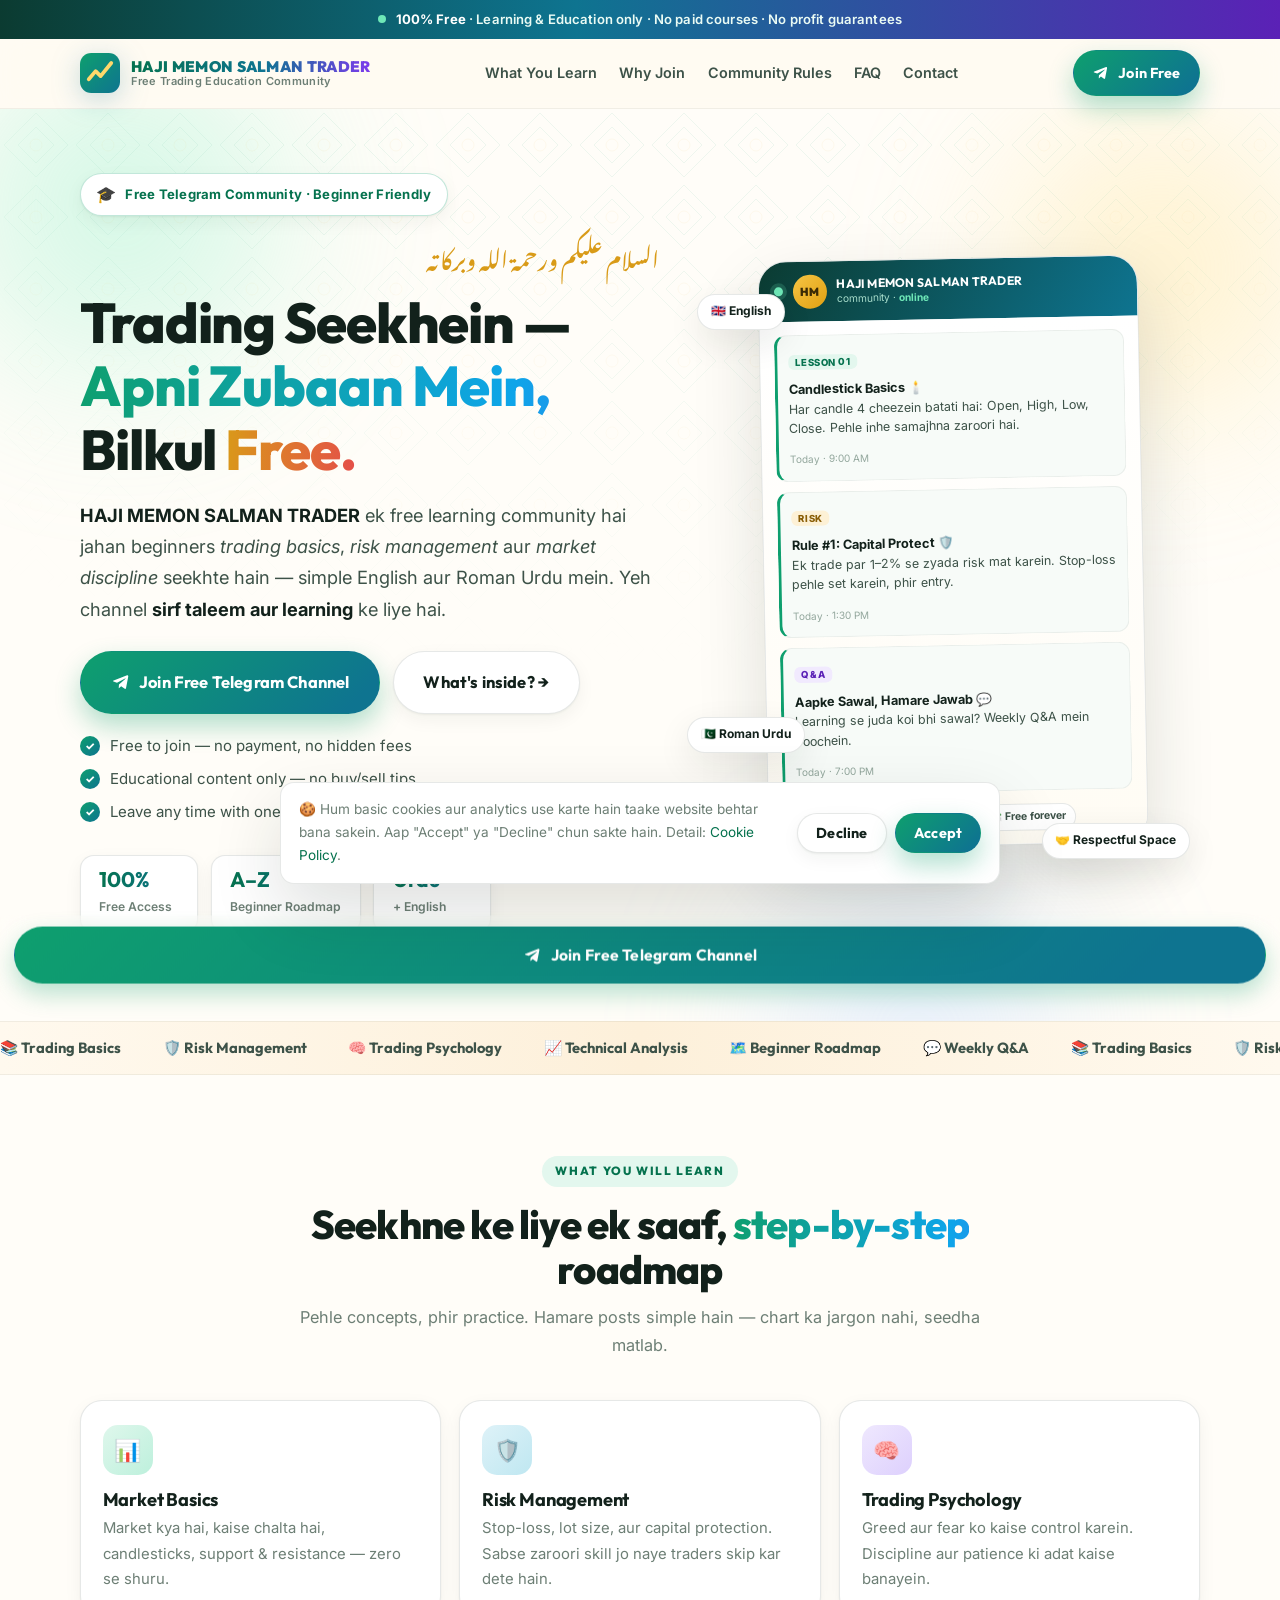
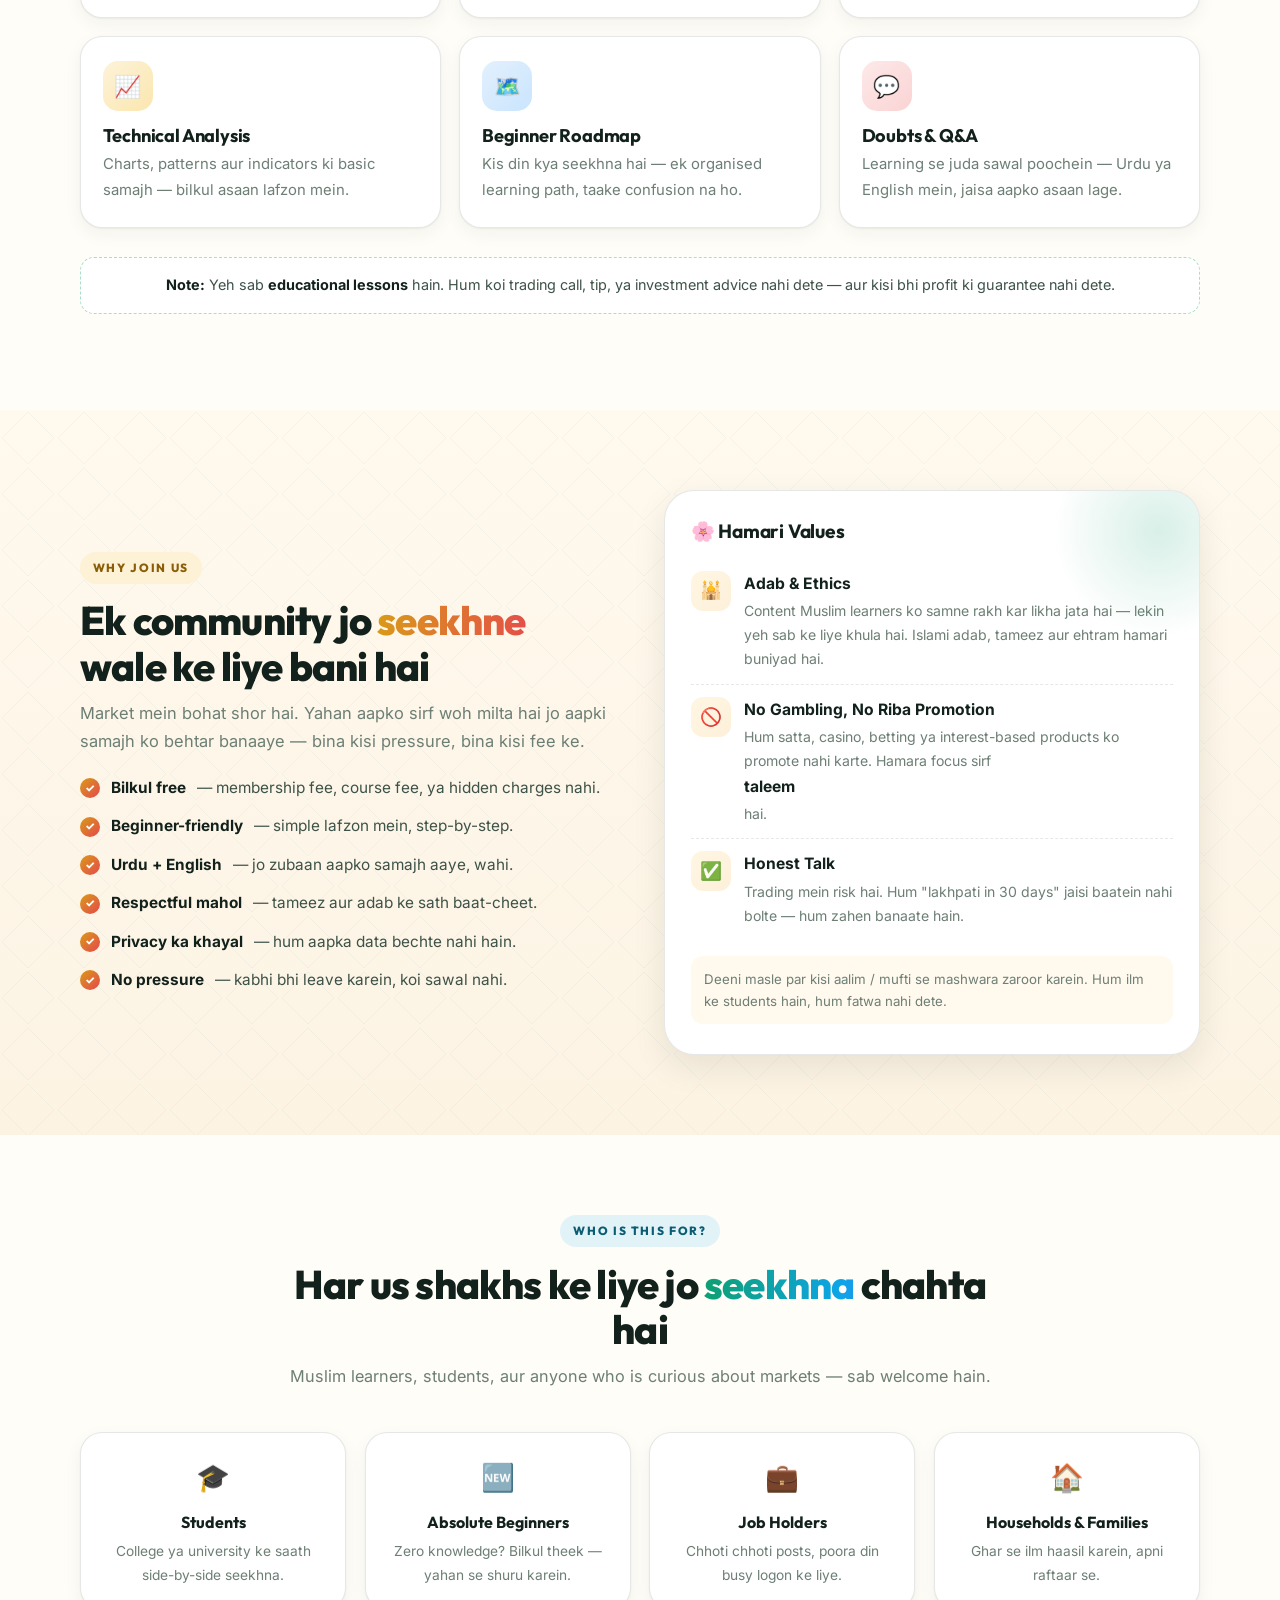
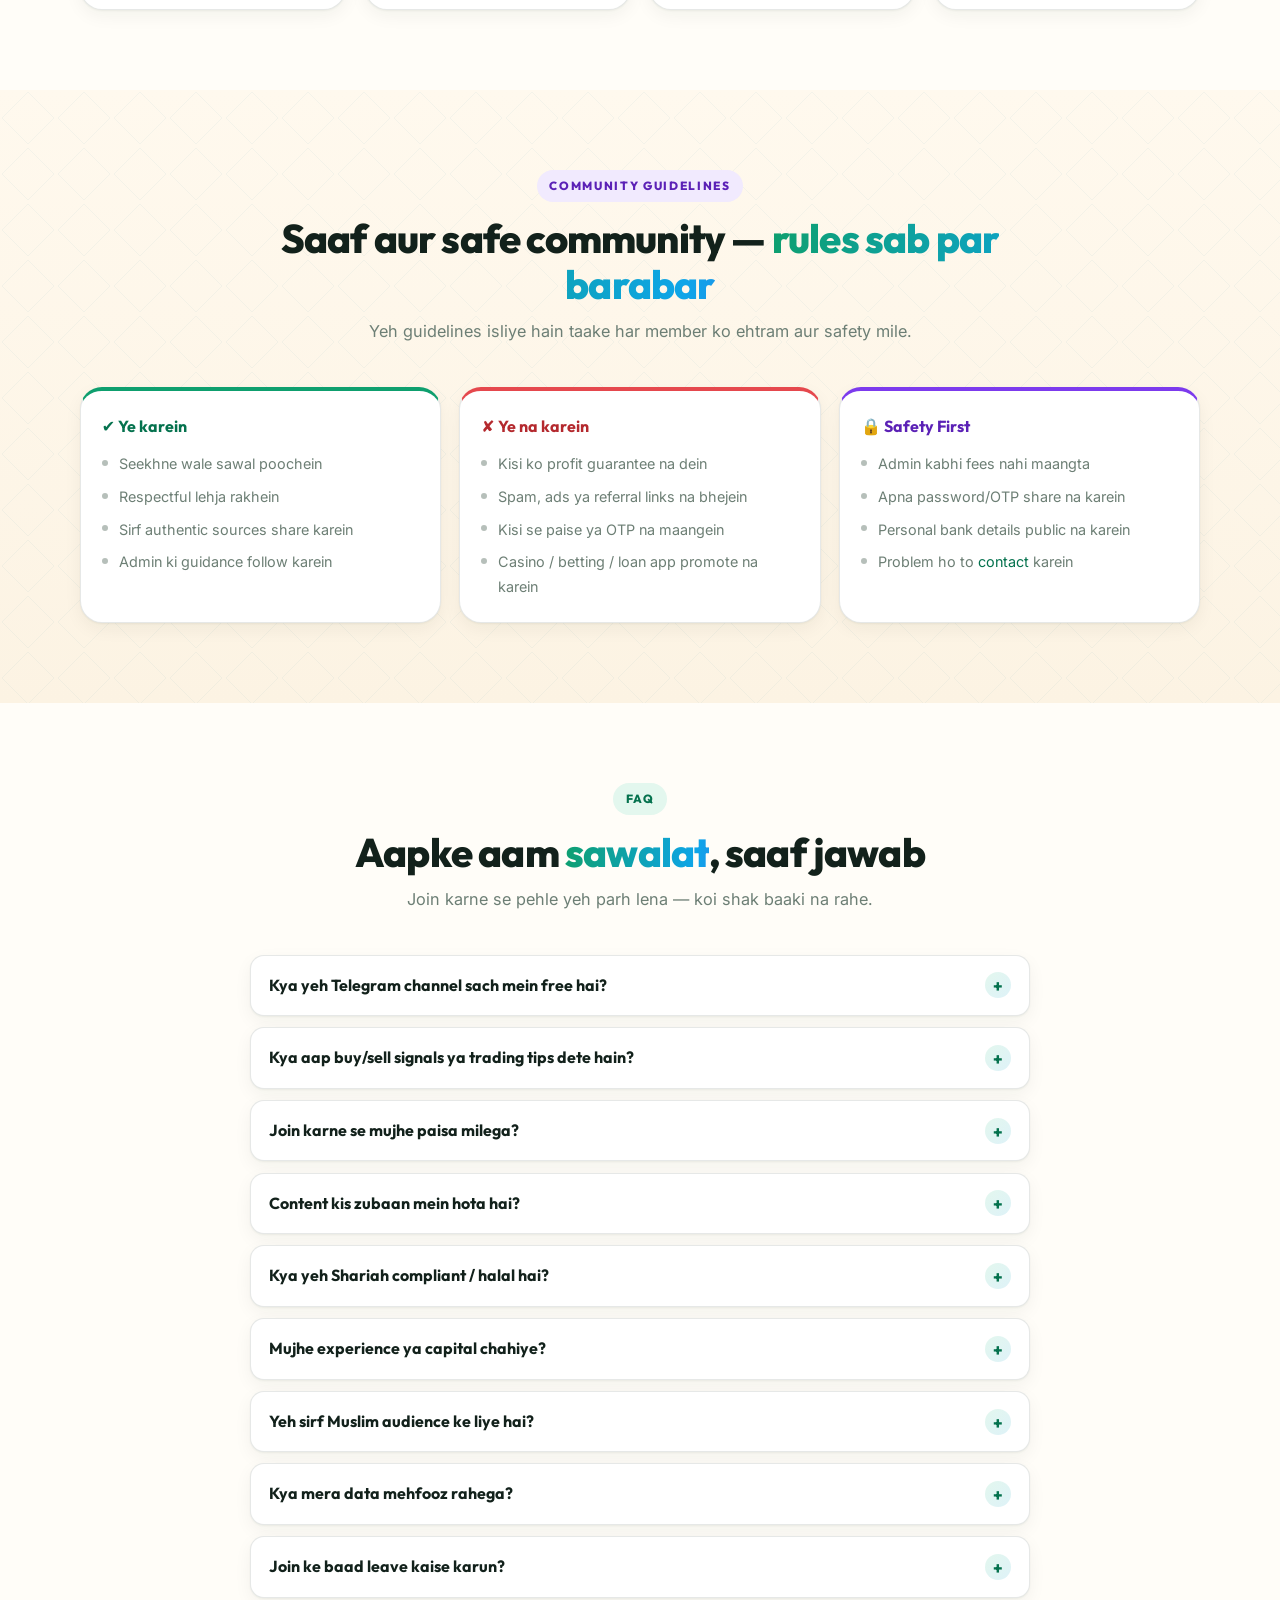
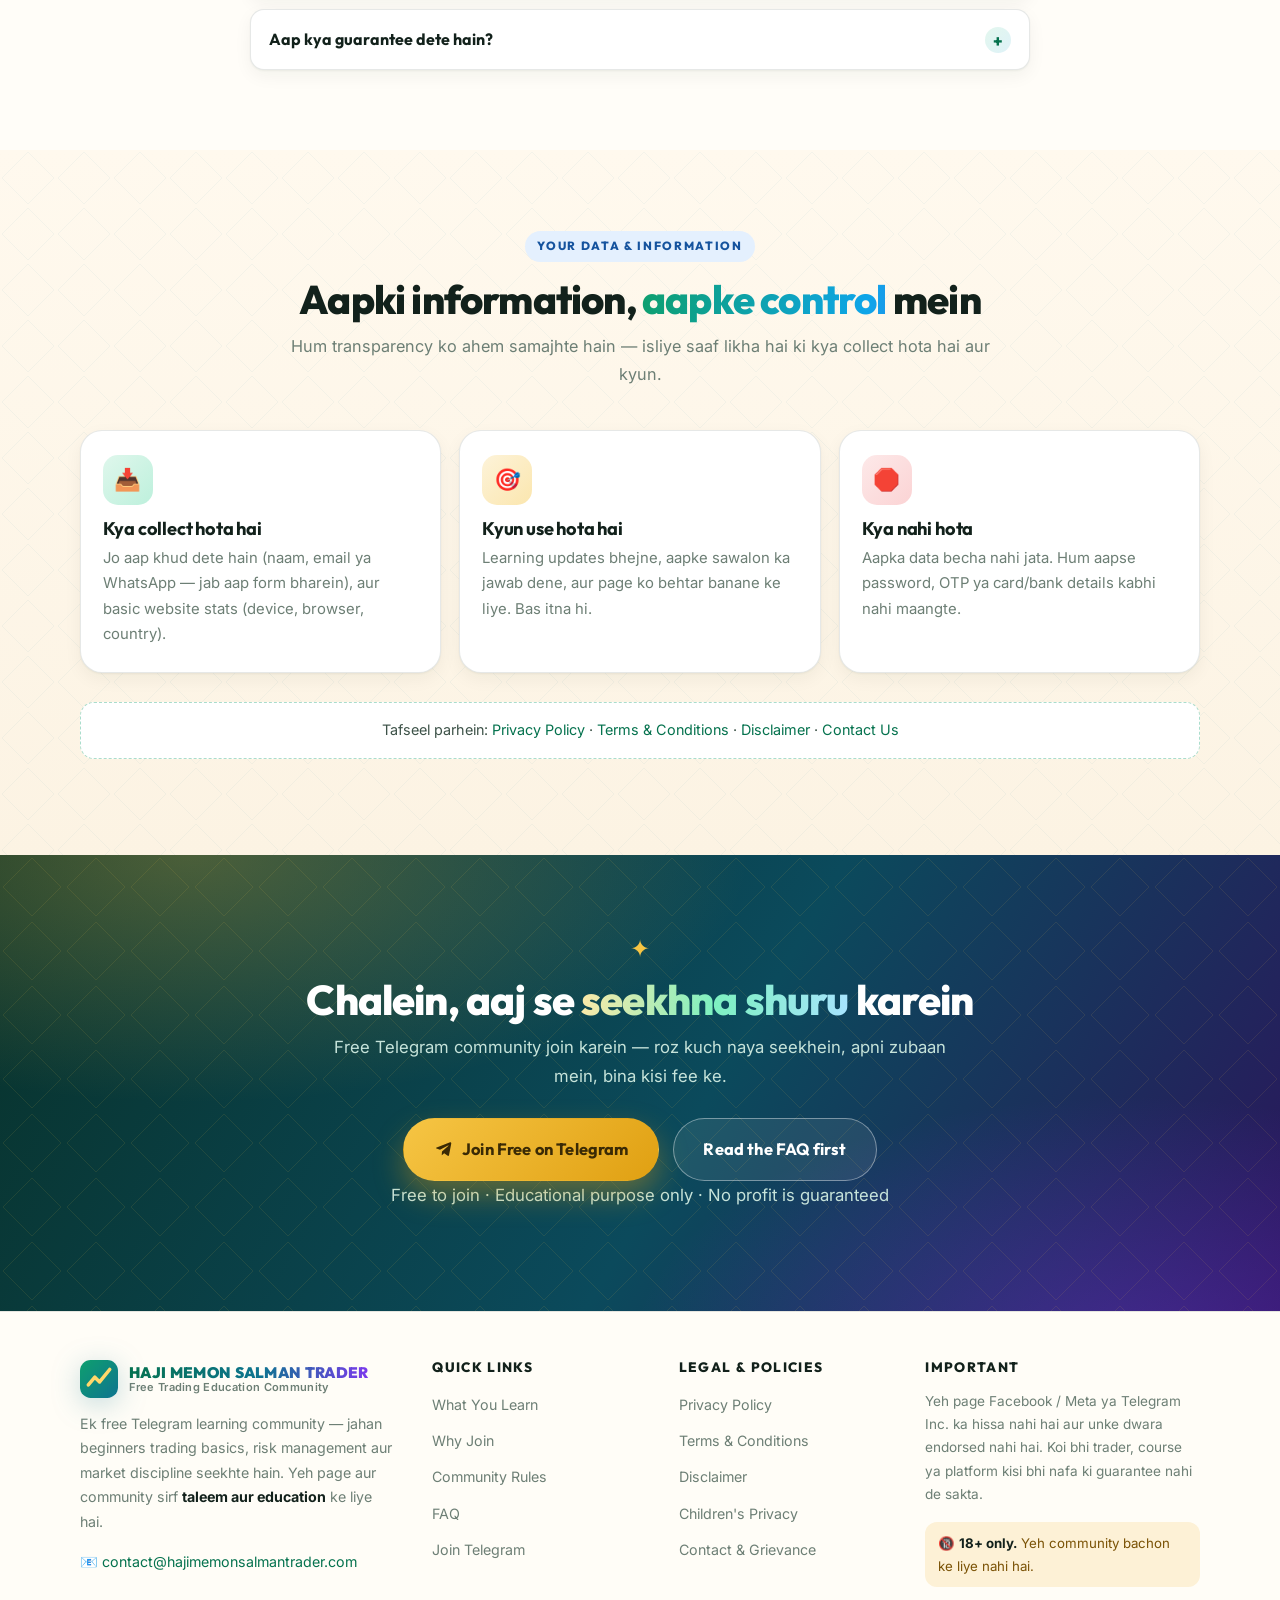
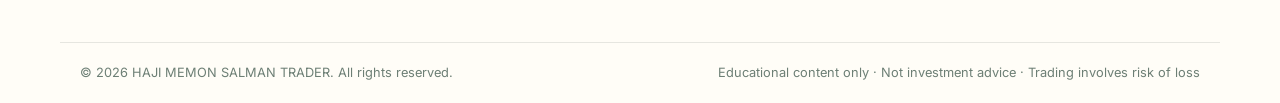
==== index.html @ 6728b70c "Add Meta-ads ready landing page for HAJI MEMON SALMAN TRADER - Creamy white themed landing page with" ====
<!DOCTYPE html>
<html lang="en">
<head>
<meta charset="utf-8" />
<meta name="viewport" content="width=device-width, initial-scale=1" />
<title>HAJI MEMON SALMAN TRADER — Free Telegram Trading Education Community</title>
<meta name="description" content="Join HAJI MEMON SALMAN TRADER — a 100% free Telegram community for learning trading basics, risk management and market discipline in English & Urdu. Educational purpose only. No paid courses, no profit guarantees." />
<meta name="robots" content="index,follow" />
<meta name="theme-color" content="#FFFBF2" />
<link rel="canonical" href="https://example.com/" />

<!-- Open Graph / Social -->
<meta property="og:type" content="website" />
<meta property="og:title" content="HAJI MEMON SALMAN TRADER — Free Trading Education Community" />
<meta property="og:description" content="Free Telegram community for trading education. Learn in English & Urdu. Educational purpose only — no fees, no signals selling, no profit promises." />
<meta property="og:site_name" content="HAJI MEMON SALMAN TRADER" />
<meta name="twitter:card" content="summary_large_image" />

<link rel="icon" href="data:image/svg+xml,%3Csvg xmlns='http://www.w3.org/2000/svg' viewBox='0 0 64 64'%3E%3Crect width='64' height='64' rx='16' fill='%230E9F6E'/%3E%3Cpath d='M16 40l10-12 8 8 14-18' stroke='%23FFD86B' stroke-width='6' fill='none' stroke-linecap='round' stroke-linejoin='round'/%3E%3C/svg%3E" />

<link rel="preconnect" href="https://fonts.googleapis.com" />
<link rel="preconnect" href="https://fonts.gstatic.com" crossorigin />
<link href="https://fonts.googleapis.com/css2?family=Outfit:wght@400;500;600;700;800;900&family=Inter:wght@400;500;600;700&family=Noto+Nastaliq+Urdu:wght@400;600;700&display=swap" rel="stylesheet" />

<link rel="stylesheet" href="assets/css/styles.css" />

<!-- Structured data: helps Meta & Google understand the page -->
<script type="application/ld+json">
{
  "@context": "https://schema.org",
  "@type": "Organization",
  "name": "HAJI MEMON SALMAN TRADER",
  "description": "Free educational Telegram community for learning trading basics, risk management and market discipline.",
  "url": "https://example.com/",
  "sameAs": ["https://t.me/YourChannelUsername"],
  "contactPoint": {
    "@type": "ContactPoint",
    "contactType": "customer support",
    "email": "contact@hajimemonsalmantrader.com",
    "availableLanguage": ["English", "Urdu", "Hindi"]
  }
}
</script>
</head>
<body class="page-home">

<a class="skip-link" href="#main">Skip to content</a>

<!-- ============ TOP STRIP ============ -->
<div class="topstrip">
  <div class="wrap topstrip-inner">
    <span class="dot-pulse" aria-hidden="true"></span>
    <p><strong>100% Free</strong> · Learning &amp; Education only · No paid courses · No profit guarantees</p>
  </div>
</div>

<!-- ============ HEADER ============ -->
<header class="site-header" id="siteHeader">
  <div class="wrap header-inner">
    <a class="brand" href="index.html" aria-label="HAJI MEMON SALMAN TRADER home">
      <span class="brand-mark" aria-hidden="true">
        <svg viewBox="0 0 64 64" width="40" height="40" role="img">
          <defs>
            <linearGradient id="bm" x1="0" y1="0" x2="1" y2="1">
              <stop offset="0%" stop-color="#0E9F6E"/><stop offset="100%" stop-color="#0E7490"/>
            </linearGradient>
          </defs>
          <rect width="64" height="64" rx="18" fill="url(#bm)"/>
          <path d="M14 42l11-13 8 8 17-21" fill="none" stroke="#FFD86B" stroke-width="6" stroke-linecap="round" stroke-linejoin="round"/>
        </svg>
      </span>
      <span class="brand-text">
        <strong data-config="channelName">HAJI MEMON SALMAN TRADER</strong>
        <small>Free Trading Education Community</small>
      </span>
    </a>

    <nav class="nav" aria-label="Main navigation">
      <a href="#learn">What You Learn</a>
      <a href="#why">Why Join</a>
      <a href="#rules">Community Rules</a>
      <a href="#faq">FAQ</a>
      <a href="contact.html">Contact</a>
    </nav>

    <a class="btn btn-primary btn-sm hide-sm" data-config-href="telegramUrl" href="https://t.me/YourChannelUsername" rel="noopener">
      <svg class="ico-tg" viewBox="0 0 24 24" aria-hidden="true"><path d="M21.9 4.3 19 19.2c-.2 1-.8 1.2-1.6.8l-4.5-3.3-2.2 2.1c-.2.2-.5.4-.9.4l.3-4.5 8.3-7.5c.4-.3-.1-.5-.6-.2L7.6 12.3l-4.4-1.4c-.9-.3-.9-.9.2-1.3l17-6.6c.8-.3 1.5.2 1.5 1.3z"/></svg>
      Join Free
    </a>
  </div>
</header>

<main id="main">

<!-- ============ HERO ============ -->
<section class="hero">
  <div class="hero-bg" aria-hidden="true">
    <span class="glow glow-1"></span>
    <span class="glow glow-2"></span>
    <span class="glow glow-3"></span>
    <span class="pattern"></span>
  </div>

  <div class="wrap hero-grid">
    <div class="hero-copy">
      <div class="chip reveal">
        <span class="chip-ico">🎓</span>
        <span>Free Telegram Community · Beginner Friendly</span>
      </div>

      <p class="salaam reveal" lang="ur" dir="rtl">السلام عليكم ورحمة الله وبركاته</p>

      <h1 class="reveal">
        Trading Seekhein —
        <span class="grad-text">Apni Zubaan Mein,</span>
        Bilkul <span class="grad-text-2">Free.</span>
      </h1>

      <p class="lede reveal">
        <strong data-config="channelName">HAJI MEMON SALMAN TRADER</strong> ek free learning community hai jahan beginners
        <em>trading basics</em>, <em>risk management</em> aur <em>market discipline</em> seekhte hain —
        simple English aur Roman Urdu mein. Yeh channel <strong>sirf taleem aur learning</strong> ke liye hai.
      </p>

      <div class="hero-cta reveal">
        <a class="btn btn-primary btn-lg" data-config-href="telegramUrl" href="https://t.me/YourChannelUsername" rel="noopener">
          <svg class="ico-tg" viewBox="0 0 24 24" aria-hidden="true"><path d="M21.9 4.3 19 19.2c-.2 1-.8 1.2-1.6.8l-4.5-3.3-2.2 2.1c-.2.2-.5.4-.9.4l.3-4.5 8.3-7.5c.4-.3-.1-.5-.6-.2L7.6 12.3l-4.4-1.4c-.9-.3-.9-.9.2-1.3l17-6.6c.8-.3 1.5.2 1.5 1.3z"/></svg>
          Join Free Telegram Channel
        </a>
        <a class="btn btn-ghost btn-lg" href="#learn">What's inside? →</a>
      </div>

      <ul class="hero-notes reveal">
        <li><span class="tick">✓</span> Free to join — no payment, no hidden fees</li>
        <li><span class="tick">✓</span> Educational content only — no buy/sell tips</li>
        <li><span class="tick">✓</span> Leave any time with one tap</li>
      </ul>

      <div class="stats reveal">
        <div class="stat">
          <b>100%</b><span>Free Access</span>
        </div>
        <div class="stat">
          <b>A–Z</b><span>Beginner Roadmap</span>
        </div>
        <div class="stat">
          <b>Urdu</b><span>+ English</span>
        </div>
      </div>
    </div>

    <!-- Telegram channel mockup -->
    <div class="hero-art reveal">
      <div class="phone" role="img" aria-label="Preview of the Telegram learning channel">
        <div class="phone-bar">
          <span class="ph-dot"></span>
          <div class="phone-head">
            <div class="ph-avatar">HM</div>
            <div class="ph-title">
              <strong>HAJI MEMON SALMAN TRADER</strong>
              <small>community · <span class="online">online</span></small>
            </div>
          </div>
        </div>
        <div class="phone-body">
          <div class="msg">
            <span class="msg-tag tag-green">Lesson 01</span>
            <p><b>Candlestick Basics 🕯️</b><br/>Har candle 4 cheezein batati hai: Open, High, Low, Close. Pehle inhe samajhna zaroori hai.</p>
            <span class="msg-time">Today · 9:00 AM</span>
          </div>
          <div class="msg">
            <span class="msg-tag tag-gold">Risk</span>
            <p><b>Rule #1: Capital Protect 🛡️</b><br/>Ek trade par 1–2% se zyada risk mat karein. Stop-loss pehle set karein, phir entry.</p>
            <span class="msg-time">Today · 1:30 PM</span>
          </div>
          <div class="msg">
            <span class="msg-tag tag-violet">Q&amp;A</span>
            <p><b>Aapke Sawal, Hamare Jawab 💬</b><br/>Learning se juda koi bhi sawal? Weekly Q&amp;A mein poochein.</p>
            <span class="msg-time">Today · 7:00 PM</span>
          </div>
          <div class="phone-note">
            <span>📚 Education only</span>
            <span>🚫 No tips</span>
            <span>💸 Free forever</span>
          </div>
        </div>
      </div>
      <span class="float-badge fb-1">🇬🇧 English</span>
      <span class="float-badge fb-2">🇵🇰 Roman Urdu</span>
      <span class="float-badge fb-3">🤝 Respectful Space</span>
    </div>
  </div>
</section>

<!-- ============ MARQUEE ============ -->
<div class="marquee" aria-hidden="true">
  <div class="marquee-track">
    <span>📚 Trading Basics</span><span>🛡️ Risk Management</span><span>🧠 Trading Psychology</span>
    <span>📈 Technical Analysis</span><span>🗺️ Beginner Roadmap</span><span>💬 Weekly Q&amp;A</span>
    <span>📚 Trading Basics</span><span>🛡️ Risk Management</span><span>🧠 Trading Psychology</span>
    <span>📈 Technical Analysis</span><span>🗺️ Beginner Roadmap</span><span>💬 Weekly Q&amp;A</span>
  </div>
</div>

<!-- ============ LEARN ============ -->
<section class="section" id="learn">
  <div class="wrap">
    <div class="section-head reveal">
      <span class="eyebrow eyebrow-emerald">What You Will Learn</span>
      <h2>Seekhne ke liye ek saaf, <span class="grad-text">step-by-step</span> roadmap</h2>
      <p>Pehle concepts, phir practice. Hamare posts simple hain — chart ka jargon nahi, seedha matlab.</p>
    </div>

    <div class="grid grid-3">
      <article class="card reveal">
        <div class="card-ico ico-emerald">📊</div>
        <h3>Market Basics</h3>
        <p>Market kya hai, kaise chalta hai, candlesticks, support &amp; resistance — zero se shuru.</p>
      </article>
      <article class="card reveal">
        <div class="card-ico ico-teal">🛡️</div>
        <h3>Risk Management</h3>
        <p>Stop-loss, lot size, aur capital protection. Sabse zaroori skill jo naye traders skip kar dete hain.</p>
      </article>
      <article class="card reveal">
        <div class="card-ico ico-violet">🧠</div>
        <h3>Trading Psychology</h3>
        <p>Greed aur fear ko kaise control karein. Discipline aur patience ki adat kaise banayein.</p>
      </article>
      <article class="card reveal">
        <div class="card-ico ico-gold">📈</div>
        <h3>Technical Analysis</h3>
        <p>Charts, patterns aur indicators ki basic samajh — bilkul asaan lafzon mein.</p>
      </article>
      <article class="card reveal">
        <div class="card-ico ico-sky">🗺️</div>
        <h3>Beginner Roadmap</h3>
        <p>Kis din kya seekhna hai — ek organised learning path, taake confusion na ho.</p>
      </article>
      <article class="card reveal">
        <div class="card-ico ico-rose">💬</div>
        <h3>Doubts &amp; Q&amp;A</h3>
        <p>Learning se juda sawal poochein — Urdu ya English mein, jaisa aapko asaan lage.</p>
      </article>
    </div>

    <p class="inline-note reveal">
      <b>Note:</b> Yeh sab <b>educational lessons</b> hain. Hum koi trading call, tip, ya investment advice nahi dete —
      aur kisi bhi profit ki guarantee nahi dete.
    </p>
  </div>
</section>

<!-- ============ WHY ============ -->
<section class="section section-tint" id="why">
  <div class="wrap grid-2">
    <div class="reveal">
      <span class="eyebrow eyebrow-gold">Why Join Us</span>
      <h2>Ek community jo <span class="grad-text-2">seekhne</span> wale ke liye bani hai</h2>
      <p class="muted">
        Market mein bohat shor hai. Yahan aapko sirf woh milta hai jo aapki samajh ko behtar banaaye —
        bina kisi pressure, bina kisi fee ke.
      </p>

      <ul class="check-list">
        <li><span class="tick tick-g">✓</span> <b>Bilkul free</b> — membership fee, course fee, ya hidden charges nahi.</li>
        <li><span class="tick tick-g">✓</span> <b>Beginner-friendly</b> — simple lafzon mein, step-by-step.</li>
        <li><span class="tick tick-g">✓</span> <b>Urdu + English</b> — jo zubaan aapko samajh aaye, wahi.</li>
        <li><span class="tick tick-g">✓</span> <b>Respectful mahol</b> — tameez aur adab ke sath baat-cheet.</li>
        <li><span class="tick tick-g">✓</span> <b>Privacy ka khayal</b> — hum aapka data bechte nahi hain.</li>
        <li><span class="tick tick-g">✓</span> <b>No pressure</b> — kabhi bhi leave karein, koi sawal nahi.</li>
      </ul>
    </div>

    <div class="reveal">
      <div class="panel panel-values">
        <h3 class="panel-title">🌸 Hamari Values</h3>
        <div class="value">
          <span class="value-ico">🕌</span>
          <div>
            <b>Adab &amp; Ethics</b>
            <p>Content Muslim learners ko samne rakh kar likha jata hai — lekin yeh sab ke liye khula hai. Islami adab, tameez aur ehtram hamari buniyad hai.</p>
          </div>
        </div>
        <div class="value">
          <span class="value-ico">🚫</span>
          <div>
            <b>No Gambling, No Riba Promotion</b>
            <p>Hum satta, casino, betting ya interest-based products ko promote nahi karte. Hamara focus sirf <b>taleem</b> hai.</p>
          </div>
        </div>
        <div class="value">
          <span class="value-ico">✅</span>
          <div>
            <b>Honest Talk</b>
            <p>Trading mein risk hai. Hum "lakhpati in 30 days" jaisi baatein nahi bolte — hum zahen banaate hain.</p>
          </div>
        </div>
        <p class="panel-foot">
          Deeni masle par kisi aalim / mufti se mashwara zaroor karein. Hum ilm ke students hain, hum fatwa nahi dete.
        </p>
      </div>
    </div>
  </div>
</section>

<!-- ============ WHO IS IT FOR ============ -->
<section class="section" id="for-who">
  <div class="wrap">
    <div class="section-head reveal">
      <span class="eyebrow eyebrow-teal">Who Is This For?</span>
      <h2>Har us shakhs ke liye jo <span class="grad-text">seekhna</span> chahta hai</h2>
      <p>Muslim learners, students, aur anyone who is curious about markets — sab welcome hain.</p>
    </div>
    <div class="grid grid-4">
      <div class="pill-card reveal"><span>🎓</span><b>Students</b><p>College ya university ke saath side-by-side seekhna.</p></div>
      <div class="pill-card reveal"><span>🆕</span><b>Absolute Beginners</b><p>Zero knowledge? Bilkul theek — yahan se shuru karein.</p></div>
      <div class="pill-card reveal"><span>💼</span><b>Job Holders</b><p>Chhoti chhoti posts, poora din busy logon ke liye.</p></div>
      <div class="pill-card reveal"><span>🏠</span><b>Households &amp; Families</b><p>Ghar se ilm haasil karein, apni raftaar se.</p></div>
    </div>
  </div>
</section>

<!-- ============ RULES ============ -->
<section class="section section-tint" id="rules">
  <div class="wrap">
    <div class="section-head reveal">
      <span class="eyebrow eyebrow-violet">Community Guidelines</span>
      <h2>Saaf aur safe community — <span class="grad-text">rules sab par barabar</span></h2>
      <p>Yeh guidelines isliye hain taake har member ko ehtram aur safety mile.</p>
    </div>

    <div class="grid grid-3 rules-grid">
      <div class="rule do reveal"><b>✔ Ye karein</b>
        <ul>
          <li>Seekhne wale sawal poochein</li>
          <li>Respectful lehja rakhein</li>
          <li>Sirf authentic sources share karein</li>
          <li>Admin ki guidance follow karein</li>
        </ul>
      </div>
      <div class="rule dont reveal"><b>✘ Ye na karein</b>
        <ul>
          <li>Kisi ko profit guarantee na dein</li>
          <li>Spam, ads ya referral links na bhejein</li>
          <li>Kisi se paise ya OTP na maangein</li>
          <li>Casino / betting / loan app promote na karein</li>
        </ul>
      </div>
      <div class="rule safe reveal"><b>🔒 Safety First</b>
        <ul>
          <li>Admin kabhi fees nahi maangta</li>
          <li>Apna password/OTP share na karein</li>
          <li>Personal bank details public na karein</li>
          <li>Problem ho to <a href="contact.html">contact</a> karein</li>
        </ul>
      </div>
    </div>
  </div>
</section>

<!-- ============ FAQ ============ -->
<section class="section" id="faq">
  <div class="wrap wrap-narrow">
    <div class="section-head reveal">
      <span class="eyebrow eyebrow-emerald">FAQ</span>
      <h2>Aapke aam <span class="grad-text">sawalat</span>, saaf jawab</h2>
      <p>Join karne se pehle yeh parh lena — koi shak baaki na rahe.</p>
    </div>

    <div class="faq-list">
      <details class="faq reveal"><summary>Kya yeh Telegram channel sach mein free hai?</summary>
        <p>Ji haan — 100% free. Koi membership fee, course fee, ya hidden charges nahi. Aap ko kisi bhi waqt koi payment karne ki zaroorat nahi.</p></details>

      <details class="faq reveal"><summary>Kya aap buy/sell signals ya trading tips dete hain?</summary>
        <p>Nahi. Yeh ek <b>educational community</b> hai. Hum concepts, method aur discipline sikhate hain — hum koi personal recommendation ya investment advice nahi dete, aur kisi call ki guarantee nahi dete.</p></details>

      <details class="faq reveal"><summary>Join karne se mujhe paisa milega?</summary>
        <p>Hum koi income ka waada nahi karte. Trading mein risk hota hai aur loss bhi ho sakta hai. Hamara maqsad sirf aapki samajh aur knowledge barhana hai.</p></details>

      <details class="faq reveal"><summary>Content kis zubaan mein hota hai?</summary>
        <p>Roman Urdu aur English mein — samajhne mein asaan rehta hai. Kuch posts mein Urdu script bhi use hoti hai.</p></details>

      <details class="faq reveal"><summary>Kya yeh Shariah compliant / halal hai?</summary>
        <p>Hum <b>ilm</b> par focus karte hain aur satta, casino, betting ya interest-based products ko promote nahi karte. Takay yeh saaf reh sake. Kisi deeni masle par fatwa sirf ek qualified aalim hi de sakta hai — hum aapko apne scholar se mashwara karne ki talqeen karte hain.</p></details>

      <details class="faq reveal"><summary>Mujhe experience ya capital chahiye?</summary>
        <p>Zaroorat nahi. Beginner roadmap zero se shuru hota hai, aur practice ke liye aap demo account bhi use kar sakte hain — bilkul free.</p></details>

      <details class="faq reveal"><summary>Yeh sirf Muslim audience ke liye hai?</summary>
        <p>Community sab ke liye khuli hai. Content Muslim learners ko samne rakh kar likha jata hai, lekin koi bhi shakhs — jo bhi uski background ho — fakhr ke saath seekh sakta hai.</p></details>

      <details class="faq reveal"><summary>Kya mera data mehfooz rahega?</summary>
        <p>Ji haan. Hum aapka personal data bechte ya kisi ko hawalay nahi karte. Tafseel ke liye <a href="privacy-policy.html">Privacy Policy</a> parhein.</p></details>

      <details class="faq reveal"><summary>Join ke baad leave kaise karun?</summary>
        <p>Telegram par "Leave Channel" par tap karein — bas. Hum aapko track nahi karte aur koi charge nahi lagta.</p></details>

      <details class="faq reveal"><summary>Aap kya guarantee dete hain?</summary>
        <p>Sirf ek: <b>imaandari se taleem</b>. Trading par wapsi ka koi guarantee duniya mein nahi de sakta — aur jo de, us se door rahein.</p></details>
    </div>

    <script type="application/ld+json">
    {
      "@context": "https://schema.org",
      "@type": "FAQPage",
      "mainEntity": [
        {"@type":"Question","name":"Is the Telegram channel free?","acceptedAnswer":{"@type":"Answer","text":"Yes. The community is 100% free to join. There are no membership fees, course fees or hidden charges."}},
        {"@type":"Question","name":"Do you provide trading tips or signals?","acceptedAnswer":{"@type":"Answer","text":"No. This is an educational community. We teach concepts, risk management and discipline. We do not provide investment advice, personalised recommendations or guaranteed calls."}},
        {"@type":"Question","name":"Will joining make me money?","acceptedAnswer":{"@type":"Answer","text":"We make no income promises. Trading involves risk and losses are possible. Our purpose is learning and awareness only."}}
      ]
    }
    </script>
  </div>
</section>

<!-- ============ DATA & PRIVACY ============ -->
<section class="section section-tint" id="data">
  <div class="wrap">
    <div class="section-head reveal">
      <span class="eyebrow eyebrow-sky">Your Data &amp; Information</span>
      <h2>Aapki information, <span class="grad-text">aapke control</span> mein</h2>
      <p>Hum transparency ko ahem samajhte hain — isliye saaf likha hai ki kya collect hota hai aur kyun.</p>
    </div>
    <div class="grid grid-3">
      <div class="card card-flat reveal">
        <div class="card-ico ico-emerald">📥</div>
        <h3>Kya collect hota hai</h3>
        <p>Jo aap khud dete hain (naam, email ya WhatsApp — jab aap form bharein), aur basic website stats (device, browser, country).</p>
      </div>
      <div class="card card-flat reveal">
        <div class="card-ico ico-gold">🎯</div>
        <h3>Kyun use hota hai</h3>
        <p>Learning updates bhejne, aapke sawalon ka jawab dene, aur page ko behtar banane ke liye. Bas itna hi.</p>
      </div>
      <div class="card card-flat reveal">
        <div class="card-ico ico-rose">🛑</div>
        <h3>Kya nahi hota</h3>
        <p>Aapka data becha nahi jata. Hum aapse password, OTP ya card/bank details kabhi nahi maangte.</p>
      </div>
    </div>
    <p class="inline-note reveal">
      Tafseel parhein: <a href="privacy-policy.html">Privacy Policy</a> ·
      <a href="terms-conditions.html">Terms &amp; Conditions</a> ·
      <a href="disclaimer.html">Disclaimer</a> ·
      <a href="contact.html">Contact Us</a>
    </p>
  </div>
</section>

<!-- ============ FINAL CTA ============ -->
<section class="cta-band">
  <div class="wrap cta-inner reveal">
    <span class="cta-ornament" aria-hidden="true">✦</span>
    <h2>Chalein, aaj se <span class="grad-text-light">seekhna shuru</span> karein</h2>
    <p>
      Free Telegram community join karein — roz kuch naya seekhein, apni zubaan mein, bina kisi fee ke.
    </p>
    <div class="cta-actions">
      <a class="btn btn-gold btn-lg" data-config-href="telegramUrl" href="https://t.me/YourChannelUsername" rel="noopener">
        <svg class="ico-tg" viewBox="0 0 24 24" aria-hidden="true"><path d="M21.9 4.3 19 19.2c-.2 1-.8 1.2-1.6.8l-4.5-3.3-2.2 2.1c-.2.2-.5.4-.9.4l.3-4.5 8.3-7.5c.4-.3-.1-.5-.6-.2L7.6 12.3l-4.4-1.4c-.9-.3-.9-.9.2-1.3l17-6.6c.8-.3 1.5.2 1.5 1.3z"/></svg>
        Join Free on Telegram
      </a>
      <a class="btn btn-outline-light btn-lg" href="#faq">Read the FAQ first</a>
    </div>
    <p class="cta-fine">Free to join · Educational purpose only · No profit is guaranteed</p>
  </div>
</section>

</main>

<!-- ============ FOOTER ============ -->
<footer class="site-footer">
  <div class="wrap footer-grid">
    <div class="footer-brand">
      <a class="brand brand-footer" href="index.html">
        <span class="brand-mark" aria-hidden="true">
          <svg viewBox="0 0 64 64" width="38" height="38">
            <defs><linearGradient id="bf" x1="0" y1="0" x2="1" y2="1"><stop offset="0%" stop-color="#0E9F6E"/><stop offset="100%" stop-color="#0E7490"/></linearGradient></defs>
            <rect width="64" height="64" rx="18" fill="url(#bf)"/>
            <path d="M14 42l11-13 8 8 17-21" fill="none" stroke="#FFD86B" stroke-width="6" stroke-linecap="round" stroke-linejoin="round"/>
          </svg>
        </span>
        <span class="brand-text"><strong data-config="channelName">HAJI MEMON SALMAN TRADER</strong><small>Free Trading Education Community</small></span>
      </a>
      <p class="footer-about">
        Ek free Telegram learning community — jahan beginners trading basics, risk management aur market discipline
        seekhte hain. Yeh page aur community sirf <b>taleem aur education</b> ke liye hai.
      </p>
      <p class="footer-contact">
        📧 <a data-config-href="mailtoUrl" href="mailto:contact@hajimemonsalmantrader.com"><span data-config="contactEmail">contact@hajimemonsalmantrader.com</span></a>
      </p>
    </div>

    <div class="footer-col">
      <h4>Quick Links</h4>
      <ul>
        <li><a href="index.html#learn">What You Learn</a></li>
        <li><a href="index.html#why">Why Join</a></li>
        <li><a href="index.html#rules">Community Rules</a></li>
        <li><a href="index.html#faq">FAQ</a></li>
        <li><a data-config-href="telegramUrl" href="https://t.me/YourChannelUsername" rel="noopener">Join Telegram</a></li>
      </ul>
    </div>

    <div class="footer-col">
      <h4>Legal &amp; Policies</h4>
      <ul>
        <li><a href="privacy-policy.html">Privacy Policy</a></li>
        <li><a href="terms-conditions.html">Terms &amp; Conditions</a></li>
        <li><a href="disclaimer.html">Disclaimer</a></li>
        <li><a href="privacy-policy.html#children">Children's Privacy</a></li>
        <li><a href="contact.html">Contact &amp; Grievance</a></li>
      </ul>
    </div>

    <div class="footer-col footer-col-note">
      <h4>Important</h4>
      <p>
        Yeh page Facebook / Meta ya Telegram Inc. ka hissa nahi hai aur unke dwara endorsed nahi hai.
        Koi bhi trader, course ya platform kisi bhi nafa ki guarantee nahi de sakta.
      </p>
      <p class="age-note">🔞 <b>18+ only.</b> Yeh community bachon ke liye nahi hai.</p>
    </div>
  </div>

  <div class="wrap footer-bottom">
    <p>© <span id="year">2026</span> <span data-config="channelName">HAJI MEMON SALMAN TRADER</span>. All rights reserved.</p>
    <p class="footer-legal-line">
      Educational content only · Not investment advice · Trading involves risk of loss
    </p>
  </div>
</footer>

<!-- Mobile sticky CTA -->
<div class="sticky-cta" id="stickyCta" aria-hidden="true">
  <a class="btn btn-primary btn-block" data-config-href="telegramUrl" href="https://t.me/YourChannelUsername" rel="noopener">
    <svg class="ico-tg" viewBox="0 0 24 24" aria-hidden="true"><path d="M21.9 4.3 19 19.2c-.2 1-.8 1.2-1.6.8l-4.5-3.3-2.2 2.1c-.2.2-.5.4-.9.4l.3-4.5 8.3-7.5c.4-.3-.1-.5-.6-.2L7.6 12.3l-4.4-1.4c-.9-.3-.9-.9.2-1.3l17-6.6c.8-.3 1.5.2 1.5 1.3z"/></svg>
    Join Free Telegram Channel
  </a>
</div>

<!-- Cookie / consent banner -->
<div class="cookie" id="cookieBar" role="dialog" aria-live="polite" aria-label="Cookie notice" hidden>
  <div class="cookie-inner">
    <p>
      🍪 Hum basic cookies aur analytics use karte hain taake website behtar bana sakein. Aap "Accept" ya "Decline" chun sakte hain.
      Detail: <a href="privacy-policy.html#cookies">Cookie Policy</a>.
    </p>
    <div class="cookie-actions">
      <button class="btn btn-ghost btn-sm" id="cookieDecline" type="button">Decline</button>
      <button class="btn btn-primary btn-sm" id="cookieAccept" type="button">Accept</button>
    </div>
  </div>
</div>

<script src="assets/js/config.js"></script>
<script src="assets/js/main.js"></script>
</body>
</html>
---- assets/css/styles.css ----
/* =========================================================
   HAJI MEMON SALMAN TRADER — Landing page styles
   Cream / white base · colorful gradient text · premium feel
   ========================================================= */

/* ---------- Tokens ---------- */
:root{
  --cream-50:#FFFDF8;
  --cream-100:#FFF9EE;
  --cream-200:#FCF3E3;
  --cream-300:#F7EAD4;
  --ink:#12211B;
  --ink-soft:#3D5248;
  --muted:#6D7F75;
  --emerald:#0E9F6E;
  --emerald-d:#05724E;
  --teal:#0E7490;
  --sky:#0EA5E9;
  --gold:#D99B18;
  --gold-2:#F6C544;
  --violet:#7C3AED;
  --rose:#E5484D;
  --line:rgba(18,33,27,.10);
  --line-2:rgba(18,33,27,.06);
  --card:#FFFFFF;
  --shadow-sm:0 1px 2px rgba(18,33,27,.05), 0 6px 18px rgba(18,33,27,.05);
  --shadow-md:0 12px 34px rgba(18,33,27,.09);
  --shadow-lg:0 28px 70px rgba(18,33,27,.14);
  --r-sm:14px;
  --r:22px;
  --r-lg:30px;
  --wrap:1160px;
  --font-h:"Outfit", ui-sans-serif, system-ui, "Segoe UI", sans-serif;
  --font-b:"Inter", ui-sans-serif, system-ui, "Segoe UI", sans-serif;
  --font-u:"Noto Nastaliq Urdu", var(--font-b);
}

*,*::before,*::after{box-sizing:border-box}
html{scroll-behavior:smooth; -webkit-text-size-adjust:100%}
body{
  margin:0;
  font-family:var(--font-b);
  color:var(--ink-soft);
  background:var(--cream-50);
  line-height:1.72;
  font-size:16.5px;
  overflow-x:hidden;
  -webkit-font-smoothing:antialiased;
}
img,svg{max-width:100%;height:auto;display:block}
a{color:var(--emerald-d);text-decoration:none}
a:hover{text-decoration:underline}
h1,h2,h3,h4{font-family:var(--font-h);color:var(--ink);line-height:1.14;margin:0 0 .6rem;font-weight:800;letter-spacing:-.02em}
h1{font-size:clamp(2.05rem,5.2vw,3.5rem)}
h2{font-size:clamp(1.6rem,3.6vw,2.5rem)}
h3{font-size:1.14rem;font-weight:700;letter-spacing:-.01em}
p{margin:0 0 1rem}
ul{margin:0;padding:0;list-style:none}
strong,b{color:var(--ink);font-weight:700}
:focus-visible{outline:3px solid var(--emerald);outline-offset:3px;border-radius:6px}

.wrap{width:100%;max-width:var(--wrap);margin:0 auto;padding:0 20px}
.wrap-narrow{max-width:820px}
.muted{color:var(--muted)}

.skip-link{position:absolute;left:-999px;top:0;background:var(--ink);color:#fff;padding:10px 16px;border-radius:0 0 12px 0;z-index:999}
.skip-link:focus{left:0}

/* ---------- Colorful gradient text ---------- */
.grad-text{
  background:linear-gradient(96deg,#0E9F6E 0%,#0EA5E9 42%,#7C3AED 78%,#E5484D 100%);
  -webkit-background-clip:text;background-clip:text;color:transparent;
  -webkit-text-fill-color:transparent;
  background-size:220% 100%;
  animation:slide 9s ease-in-out infinite alternate;
}
.grad-text-2{
  background:linear-gradient(96deg,#D99B18 0%,#E5484D 55%,#7C3AED 100%);
  -webkit-background-clip:text;background-clip:text;color:transparent;-webkit-text-fill-color:transparent;
  background-size:200% 100%;animation:slide 7s ease-in-out infinite alternate;
}
.grad-text-light{
  background:linear-gradient(96deg,#FFE9A8 0%,#7DF0C0 50%,#A8E4FF 100%);
  -webkit-background-clip:text;background-clip:text;color:transparent;-webkit-text-fill-color:transparent;
}
@keyframes slide{from{background-position:0% 50%}to{background-position:100% 50%}}

/* ---------- Buttons ---------- */
.btn{
  display:inline-flex;align-items:center;justify-content:center;gap:.6rem;
  font-family:var(--font-h);font-weight:700;font-size:.98rem;letter-spacing:.01em;
  padding:.85rem 1.5rem;border-radius:999px;border:1px solid transparent;
  cursor:pointer;text-decoration:none !important;position:relative;overflow:hidden;
  transition:transform .18s ease, box-shadow .22s ease, background .2s ease;
  white-space:nowrap;
}
.btn:active{transform:translateY(1px) scale(.995)}
.btn-sm{padding:.62rem 1.15rem;font-size:.9rem}
.btn-lg{padding:1.02rem 1.85rem;font-size:1.03rem}
.btn-block{width:100%}
.btn-primary{
  background:linear-gradient(135deg,#0E9F6E,#0E7490 90%);
  color:#fff;box-shadow:0 12px 26px rgba(14,159,110,.32);
}
.btn-primary:hover{transform:translateY(-2px);box-shadow:0 18px 34px rgba(14,159,110,.4)}
.btn-primary::after{
  content:"";position:absolute;inset:0;background:linear-gradient(120deg,transparent 20%,rgba(255,255,255,.35) 50%,transparent 80%);
  transform:translateX(-120%);
}
.btn-primary:hover::after{transform:translateX(120%);transition:transform .8s ease}
.btn-gold{
  background:linear-gradient(135deg,#F6C544,#E0A012);color:#3A2A05;
  box-shadow:0 14px 30px rgba(224,160,18,.4);
}
.btn-gold:hover{transform:translateY(-2px);box-shadow:0 20px 40px rgba(224,160,18,.48)}
.btn-ghost{background:#fff;color:var(--ink);border-color:var(--line);box-shadow:var(--shadow-sm)}
.btn-ghost:hover{transform:translateY(-2px);border-color:rgba(14,159,110,.4)}
.btn-outline-light{background:rgba(255,255,255,.08);color:#fff;border-color:rgba(255,255,255,.4)}
.btn-outline-light:hover{background:rgba(255,255,255,.16)}
.ico-tg{width:1.15em;height:1.15em;fill:currentColor;flex:0 0 auto}

/* ---------- Top strip ---------- */
.topstrip{
  background:linear-gradient(90deg,#0B3B31,#0E7490 45%,#5B21B6 100%);
  color:#EAFBF4;font-size:.82rem;font-weight:600;letter-spacing:.01em;
  padding:.5rem 0;position:relative;z-index:60;
}
.topstrip-inner{display:flex;align-items:center;gap:.6rem;justify-content:center;text-align:center}
.topstrip p{margin:0}
.topstrip strong{color:#fff}
.dot-pulse{width:8px;height:8px;border-radius:50%;background:#6EE7B7;box-shadow:0 0 0 0 rgba(110,231,183,.7);animation:pulse 2.2s infinite;flex:0 0 auto}
@keyframes pulse{70%{box-shadow:0 0 0 9px rgba(110,231,183,0)}100%{box-shadow:0 0 0 0 rgba(110,231,183,0)}}

/* ---------- Header ---------- */
.site-header{
  position:sticky;top:0;z-index:50;
  background:rgba(255,251,242,.82);
  backdrop-filter:saturate(180%) blur(14px);
  -webkit-backdrop-filter:saturate(180%) blur(14px);
  border-bottom:1px solid var(--line-2);
  transition:box-shadow .25s ease, background .25s ease;
}
.site-header.scrolled{box-shadow:0 8px 26px rgba(18,33,27,.07);background:rgba(255,251,242,.94)}
.header-inner{display:flex;align-items:center;gap:1rem;justify-content:space-between;padding-top:.7rem;padding-bottom:.7rem}
.brand{display:flex;align-items:center;gap:.7rem;text-decoration:none !important}
.brand-mark{line-height:0;filter:drop-shadow(0 6px 14px rgba(14,117,144,.25))}
.brand-text{display:flex;flex-direction:column;line-height:1.15}
.brand-text strong{
  font-family:var(--font-h);font-size:.95rem;font-weight:900;letter-spacing:.02em;
  background:linear-gradient(95deg,#05724E,#0E7490 55%,#7C3AED);
  -webkit-background-clip:text;background-clip:text;-webkit-text-fill-color:transparent;color:transparent;
}
.brand-text small{font-size:.69rem;color:var(--muted);font-weight:600;letter-spacing:.03em}
.nav{display:flex;gap:1.4rem;align-items:center}
.nav a{font-size:.9rem;font-weight:600;color:var(--ink-soft)}
.nav a:hover{color:var(--emerald-d);text-decoration:none}

/* ---------- Hero ---------- */
.hero{position:relative;padding:clamp(2.2rem,5vw,4.2rem) 0 clamp(3rem,7vw,5.5rem);overflow:hidden}
.hero-bg{position:absolute;inset:0;pointer-events:none;z-index:0}
.glow{position:absolute;border-radius:50%;filter:blur(70px);opacity:.5}
.glow-1{width:520px;height:520px;left:-140px;top:-160px;background:radial-gradient(circle,#8EF0C9,transparent 65%)}
.glow-2{width:480px;height:480px;right:-120px;top:-80px;background:radial-gradient(circle,#FFE08A,transparent 65%)}
.glow-3{width:520px;height:420px;right:8%;bottom:-220px;background:radial-gradient(circle,#BFD9FF,transparent 65%)}
.pattern{
  position:absolute;inset:0;opacity:.5;
  background-image:url("data:image/svg+xml,%3Csvg xmlns='http://www.w3.org/2000/svg' width='72' height='72' viewBox='0 0 72 72'%3E%3Cg fill='none' stroke='%230E9F6E' stroke-opacity='0.14' stroke-width='1'%3E%3Cpath d='M36 4l32 32-32 32L4 36z'/%3E%3Cpath d='M36 18l18 18-18 18-18-18z'/%3E%3C/g%3E%3Cg fill='none' stroke='%23D99B18' stroke-opacity='0.10' stroke-width='1'%3E%3Ccircle cx='36' cy='36' r='6'/%3E%3C/g%3E%3C/svg%3E");
  mask-image:radial-gradient(120% 80% at 50% 0%,#000 20%,transparent 78%);
  -webkit-mask-image:radial-gradient(120% 80% at 50% 0%,#000 20%,transparent 78%);
}
.hero-grid{position:relative;z-index:1;display:grid;grid-template-columns:1.08fr .92fr;gap:3rem;align-items:center}

.chip{
  display:inline-flex;align-items:center;gap:.55rem;
  background:#fff;border:1px solid rgba(14,159,110,.25);
  color:var(--emerald-d);font-weight:700;font-size:.82rem;letter-spacing:.02em;
  padding:.45rem .95rem;border-radius:999px;box-shadow:var(--shadow-sm);margin-bottom:1rem;
}
.chip-ico{font-size:1rem}
.salaam{
  font-family:var(--font-u);font-size:clamp(1.05rem,2.4vw,1.35rem);color:var(--gold);
  margin:.1rem 0 .7rem;line-height:2.1;font-weight:600;
}
.hero h1{margin-bottom:1.1rem}
.lede{font-size:clamp(1.02rem,2.1vw,1.14rem);color:var(--ink-soft);max-width:60ch}
.hero-cta{display:flex;flex-wrap:wrap;gap:.8rem;margin:1.6rem 0 1.2rem}
.hero-notes{display:grid;gap:.45rem;margin:0 0 1.9rem}
.hero-notes li{display:flex;gap:.6rem;align-items:flex-start;font-size:.94rem;color:var(--ink-soft)}
.tick{
  flex:0 0 auto;width:20px;height:20px;border-radius:50%;display:grid;place-items:center;
  font-size:.7rem;font-weight:800;color:#fff;background:linear-gradient(135deg,#0E9F6E,#0E7490);margin-top:.22rem;
}
.tick-g{background:linear-gradient(135deg,#D99B18,#E5484D)}

.stats{display:flex;gap:.8rem;flex-wrap:wrap}
.stat{
  background:#fff;border:1px solid var(--line);border-radius:var(--r-sm);
  padding:.75rem 1.15rem;box-shadow:var(--shadow-sm);min-width:118px;
}
.stat b{display:block;font-family:var(--font-h);font-size:1.32rem;line-height:1.1;
  background:linear-gradient(95deg,#05724E,#0E7490);-webkit-background-clip:text;background-clip:text;-webkit-text-fill-color:transparent;color:transparent}
.stat span{font-size:.76rem;color:var(--muted);font-weight:600}

/* ---------- Phone mockup ---------- */
.hero-art{position:relative;display:flex;justify-content:center}
.phone{
  width:100%;max-width:380px;background:#fff;border-radius:28px;
  border:1px solid var(--line);box-shadow:var(--shadow-lg);overflow:hidden;
  transform:rotate(-1.1deg);
}
.phone-bar{background:linear-gradient(120deg,#0B3B31,#0E7490);padding:.8rem .95rem;display:flex;align-items:center;gap:.6rem}
.ph-dot{width:9px;height:9px;border-radius:50%;background:#6EE7B7;flex:0 0 auto;box-shadow:0 0 0 4px rgba(110,231,183,.18)}
.phone-head{display:flex;align-items:center;gap:.6rem}
.ph-avatar{
  width:34px;height:34px;border-radius:50%;display:grid;place-items:center;flex:0 0 auto;
  background:linear-gradient(135deg,#F6C544,#E0A012);color:#3A2A05;font-weight:900;font-size:.72rem;font-family:var(--font-h);
}
.ph-title{display:flex;flex-direction:column;line-height:1.2}
.ph-title strong{color:#fff;font-family:var(--font-h);font-size:.76rem;letter-spacing:.02em}
.ph-title small{color:#A7DCCB;font-size:.64rem}
.online{color:#6EE7B7;font-weight:700}
.phone-body{padding:.85rem;display:grid;gap:.6rem;background:linear-gradient(180deg,#fff, #FFFCF4)}
.msg{background:#F7FBF8;border:1px solid var(--line-2);border-left:3px solid var(--emerald);border-radius:12px;padding:.6rem .7rem}
.msg p{margin:.35rem 0 .3rem;font-size:.78rem;line-height:1.55;color:var(--ink-soft)}
.msg b{font-size:.8rem;display:inline}
.msg-tag{font-size:.6rem;font-weight:800;letter-spacing:.06em;text-transform:uppercase;padding:.14rem .45rem;border-radius:6px}
.tag-green{background:#E3F7EE;color:#05724E}
.tag-gold{background:#FDF1D6;color:#8A5E06}
.tag-violet{background:#F1EAFE;color:#5B21B6}
.msg-time{font-size:.63rem;color:#93A79D}
.phone-note{display:flex;flex-wrap:wrap;gap:.35rem;margin-top:.2rem}
.phone-note span{font-size:.66rem;font-weight:700;background:#fff;border:1px solid var(--line);border-radius:999px;padding:.22rem .55rem;color:var(--ink-soft)}

.float-badge{
  position:absolute;background:#fff;border:1px solid var(--line);border-radius:999px;
  padding:.42rem .8rem;font-size:.75rem;font-weight:700;color:var(--ink);
  box-shadow:var(--shadow-md);animation:bob 5s ease-in-out infinite;
}
.fb-1{top:6%;left:-2%}
.fb-2{bottom:16%;left:-4%;animation-delay:1.2s}
.fb-3{bottom:-2%;right:2%;animation-delay:2.4s}
@keyframes bob{0%,100%{transform:translateY(0)}50%{transform:translateY(-9px)}}

/* ---------- Marquee ---------- */
.marquee{
  background:linear-gradient(90deg,#FFF9EE,#FDF0DA,#FFF9EE);
  border-top:1px solid var(--line-2);border-bottom:1px solid var(--line-2);
  overflow:hidden;padding:.85rem 0;
}
.marquee-track{display:flex;gap:2.6rem;width:max-content;animation:scroll 34s linear infinite}
.marquee-track span{font-family:var(--font-h);font-weight:700;font-size:.92rem;color:var(--ink-soft);white-space:nowrap}
@keyframes scroll{to{transform:translateX(-50%)}}

/* ---------- Sections ---------- */
.section{padding:clamp(3rem,6.5vw,5rem) 0;position:relative}
.section-tint{background:linear-gradient(180deg,var(--cream-100),var(--cream-200))}
.section-tint::before{
  content:"";position:absolute;inset:0;opacity:.35;pointer-events:none;
  background-image:url("data:image/svg+xml,%3Csvg xmlns='http://www.w3.org/2000/svg' width='56' height='56'%3E%3Cg fill='none' stroke='%230E7490' stroke-opacity='0.13'%3E%3Cpath d='M28 2l26 26-26 26L2 28z'/%3E%3C/g%3E%3C/svg%3E");
}
.section > .wrap{position:relative;z-index:1}
.section-head{max-width:720px;margin:0 auto 2.6rem;text-align:center}
.section-head p{color:var(--muted);font-size:1.02rem;margin:0}
.eyebrow{
  display:inline-block;font-family:var(--font-h);font-weight:800;font-size:.74rem;letter-spacing:.14em;
  text-transform:uppercase;padding:.36rem .8rem;border-radius:999px;margin-bottom:.9rem;
}
.eyebrow-emerald{background:#E3F7EE;color:#05724E}
.eyebrow-gold{background:#FDF1D6;color:#8A5E06}
.eyebrow-teal{background:#E2F3F8;color:#0B5C73}
.eyebrow-violet{background:#F1EAFE;color:#5B21B6}
.eyebrow-sky{background:#E4F0FE;color:#15539E}

.grid{display:grid;gap:1.15rem}
.grid-2{display:grid;grid-template-columns:1fr 1fr;gap:3rem;align-items:center}
.grid-3{grid-template-columns:repeat(3,1fr)}
.grid-4{grid-template-columns:repeat(4,1fr)}

.card{
  background:var(--card);border:1px solid var(--line);border-radius:var(--r);
  padding:1.5rem 1.35rem;box-shadow:var(--shadow-sm);position:relative;overflow:hidden;
  transition:transform .22s ease, box-shadow .22s ease, border-color .22s ease;
}
.card::after{
  content:"";position:absolute;left:0;right:0;top:0;height:3px;
  background:linear-gradient(90deg,var(--emerald),var(--sky),var(--violet),var(--gold));opacity:0;transition:opacity .25s ease;
}
.card:hover{transform:translateY(-5px);box-shadow:var(--shadow-md);border-color:rgba(14,159,110,.28)}
.card:hover::after{opacity:1}
.card h3{margin-bottom:.35rem}
.card p{margin:0;font-size:.93rem;color:var(--muted)}
.card-flat{background:#fff}
.card-ico{
  width:50px;height:50px;border-radius:15px;display:grid;place-items:center;font-size:1.35rem;margin-bottom:.9rem;
}
.ico-emerald{background:linear-gradient(135deg,#DFF7EC,#BDF0DC)}
.ico-teal{background:linear-gradient(135deg,#DEF2F8,#BFE7F1)}
.ico-violet{background:linear-gradient(135deg,#EFE8FE,#DDD0FD)}
.ico-gold{background:linear-gradient(135deg,#FDF3D9,#FBE6AE)}
.ico-sky{background:linear-gradient(135deg,#E3F0FE,#C9E5FD)}
.ico-rose{background:linear-gradient(135deg,#FDE9E9,#FBD3D4)}

.inline-note{
  margin-top:1.8rem;text-align:center;background:#fff;border:1px dashed rgba(14,159,110,.35);
  border-radius:var(--r-sm);padding:.95rem 1.2rem;font-size:.9rem;color:var(--ink-soft);
}

/* check list */
.check-list{display:grid;gap:.75rem;margin-top:1.2rem}
.check-list li{display:flex;gap:.7rem;align-items:flex-start;font-size:.96rem}

/* values panel */
.panel{
  background:#fff;border:1px solid var(--line);border-radius:var(--r-lg);
  padding:1.85rem 1.6rem;box-shadow:var(--shadow-md);position:relative;overflow:hidden;
}
.panel::before{
  content:"";position:absolute;right:-70px;top:-70px;width:220px;height:220px;border-radius:50%;
  background:radial-gradient(circle,rgba(14,159,110,.16),transparent 68%);
}
.panel-title{font-size:1.2rem;margin-bottom:1rem}
.value{display:flex;gap:.85rem;align-items:flex-start;padding:.75rem 0;border-bottom:1px dashed var(--line)}
.value:last-of-type{border-bottom:0}
.value-ico{
  flex:0 0 auto;width:40px;height:40px;border-radius:12px;display:grid;place-items:center;font-size:1.1rem;
  background:linear-gradient(135deg,#FFF6E2,#FDF0DA);
}
.value b{display:block;font-size:.98rem;margin-bottom:.1rem}
.value p{margin:0;font-size:.88rem;color:var(--muted)}
.panel-foot{margin:1rem 0 0;font-size:.83rem;color:var(--muted);background:var(--cream-100);border-radius:12px;padding:.7rem .85rem}

/* pill cards */
.pill-card{
  background:#fff;border:1px solid var(--line);border-radius:var(--r);padding:1.35rem 1.15rem;
  text-align:center;box-shadow:var(--shadow-sm);transition:transform .22s ease, box-shadow .22s ease;
}
.pill-card:hover{transform:translateY(-5px);box-shadow:var(--shadow-md)}
.pill-card span{font-size:1.7rem;display:block;margin-bottom:.45rem}
.pill-card b{display:block;font-family:var(--font-h);font-size:1rem;margin-bottom:.25rem}
.pill-card p{margin:0;font-size:.86rem;color:var(--muted)}

/* rules */
.rules-grid{align-items:stretch}
.rule{background:#fff;border:1px solid var(--line);border-radius:var(--r);padding:1.4rem 1.3rem;box-shadow:var(--shadow-sm)}
.rule b{display:block;font-family:var(--font-h);font-size:1rem;margin-bottom:.7rem}
.rule ul{display:grid;gap:.5rem}
.rule li{font-size:.9rem;color:var(--muted);padding-left:1.05rem;position:relative}
.rule li::before{content:"";position:absolute;left:0;top:.55em;width:6px;height:6px;border-radius:50%;background:currentColor;opacity:.5}
.rule.do{border-top:4px solid var(--emerald)}
.rule.do b{color:var(--emerald-d)}
.rule.dont{border-top:4px solid var(--rose)}
.rule.dont b{color:#B4292E}
.rule.safe{border-top:4px solid var(--violet)}
.rule.safe b{color:#5B21B6}

/* FAQ */
.faq-list{display:grid;gap:.7rem}
.faq{
  background:#fff;border:1px solid var(--line);border-radius:var(--r-sm);box-shadow:var(--shadow-sm);
  padding:0;overflow:hidden;transition:border-color .2s ease, box-shadow .2s ease;
}
.faq:hover{border-color:rgba(14,159,110,.3)}
.faq[open]{box-shadow:var(--shadow-md);border-color:rgba(14,159,110,.35)}
.faq summary{
  cursor:pointer;list-style:none;padding:1rem 3rem 1rem 1.15rem;position:relative;
  font-family:var(--font-h);font-weight:700;color:var(--ink);font-size:1rem;
}
.faq summary::-webkit-details-marker{display:none}
.faq summary::after{
  content:"+";position:absolute;right:1.1rem;top:50%;transform:translateY(-50%);
  width:26px;height:26px;border-radius:50%;display:grid;place-items:center;
  background:linear-gradient(135deg,#E3F7EE,#DEF2F8);color:var(--emerald-d);font-weight:800;font-size:1.05rem;
  transition:transform .22s ease;
}
.faq[open] summary::after{content:"–";transform:translateY(-50%) rotate(180deg)}
.faq p{margin:0;padding:0 1.15rem 1.1rem;font-size:.94rem;color:var(--muted)}

/* ---------- CTA band ---------- */
.cta-band{
  position:relative;padding:clamp(3rem,6vw,4.6rem) 0;color:#EAF7F2;text-align:center;
  background:
    radial-gradient(900px 400px at 15% 0%,rgba(246,197,68,.28),transparent 62%),
    radial-gradient(800px 420px at 88% 110%,rgba(124,58,237,.35),transparent 62%),
    linear-gradient(120deg,#08322A,#0B4A5C 55%,#2B155C);
  overflow:hidden;
}
.cta-band::before{
  content:"";position:absolute;inset:0;opacity:.28;
  background-image:url("data:image/svg+xml,%3Csvg xmlns='http://www.w3.org/2000/svg' width='64' height='64'%3E%3Cg fill='none' stroke='%23F6C544' stroke-opacity='0.35'%3E%3Cpath d='M32 3l29 29-29 29L3 32z'/%3E%3C/g%3E%3C/svg%3E");
}
.cta-inner{position:relative;z-index:1;max-width:780px;margin:0 auto}
.cta-ornament{font-size:1.5rem;color:var(--gold-2);display:block;margin-bottom:.4rem}
.cta-band h2{color:#fff;font-size:clamp(1.7rem,4vw,2.6rem)}
.cta-band p{color:#C6E3DA;font-size:1.05rem;max-width:60ch;margin:0 auto 1.7rem}
.cta-actions{display:flex;gap:.85rem;justify-content:center;flex-wrap:wrap}
.cta-fine{margin:1.2rem 0 0;font-size:.83rem;color:#9CC4B8}

/* ---------- Footer ---------- */
.site-footer{background:#FFFDF7;border-top:1px solid var(--line);padding:3rem 0 1.2rem}
.footer-grid{display:grid;grid-template-columns:1.5fr 1fr 1fr 1.3fr;gap:2.2rem}
.brand-footer{margin-bottom:.9rem}
.footer-about{font-size:.89rem;color:var(--muted)}
.footer-contact{font-size:.89rem;margin:0}
.footer-col h4{font-size:.85rem;letter-spacing:.1em;text-transform:uppercase;color:var(--ink);margin-bottom:.9rem}
.footer-col ul{display:grid;gap:.5rem}
.footer-col li a{font-size:.89rem;color:var(--muted)}
.footer-col li a:hover{color:var(--emerald-d)}
.footer-col-note p{font-size:.85rem;color:var(--muted)}
.age-note{background:#FDF1D6;border-radius:12px;padding:.6rem .8rem;color:#7A5205 !important;font-size:.83rem !important}
.footer-bottom{
  margin-top:2.4rem;padding-top:1.2rem;border-top:1px solid var(--line);
  display:flex;justify-content:space-between;gap:1rem;flex-wrap:wrap;
}
.footer-bottom p{margin:0;font-size:.8rem;color:var(--muted)}
.footer-legal-line{color:#8A9A90}

/* ---------- Sticky CTA (mobile) ---------- */
.sticky-cta{
  position:fixed;left:0;right:0;bottom:0;z-index:70;
  padding:.65rem .9rem calc(.65rem + env(safe-area-inset-bottom,0px));
  background:rgba(255,251,242,.94);backdrop-filter:blur(12px);-webkit-backdrop-filter:blur(12px);
  border-top:1px solid var(--line);transform:translateY(120%);visibility:hidden;
  transition:transform .3s ease, visibility .3s ease;
}
.sticky-cta.show{transform:translateY(0);visibility:visible}
.sticky-cta .btn{box-shadow:0 10px 24px rgba(14,159,110,.3)}

/* ---------- Cookie bar ---------- */
.cookie{
  position:fixed;left:16px;right:16px;bottom:16px;z-index:80;
  max-width:720px;margin:0 auto;background:#fff;border:1px solid var(--line);
  border-radius:var(--r-sm);box-shadow:var(--shadow-lg);padding:.95rem 1.1rem;
}
.cookie-inner{display:flex;gap:1rem;align-items:center;justify-content:space-between;flex-wrap:wrap}
.cookie p{margin:0;font-size:.85rem;color:var(--muted);flex:1 1 340px}
.cookie-actions{display:flex;gap:.5rem}

/* ---------- Reveal animation ---------- */
.reveal{opacity:0;transform:translateY(18px);transition:opacity .6s ease, transform .6s cubic-bezier(.2,.7,.3,1)}
.reveal.in{opacity:1;transform:none}

/* =========================================================
   LEGAL / INNER PAGES
   ========================================================= */
.page-legal{background:var(--cream-50)}
.legal-hero{
  padding:2.6rem 0 2rem;background:linear-gradient(180deg,var(--cream-100),var(--cream-50));
  border-bottom:1px solid var(--line-2);position:relative;overflow:hidden;
}
.legal-hero::before{
  content:"";position:absolute;inset:0;opacity:.4;pointer-events:none;
  background-image:url("data:image/svg+xml,%3Csvg xmlns='http://www.w3.org/2000/svg' width='72' height='72'%3E%3Cg fill='none' stroke='%230E9F6E' stroke-opacity='0.12'%3E%3Cpath d='M36 4l32 32-32 32L4 36z'/%3E%3C/g%3E%3C/svg%3E");
}
.legal-hero .wrap{position:relative;z-index:1}
.legal-hero h1{font-size:clamp(1.7rem,3.6vw,2.5rem);margin-bottom:.4rem}
.legal-hero p{margin:0;color:var(--muted)}
.updated{
  display:inline-block;margin-top:.8rem;font-size:.78rem;font-weight:700;letter-spacing:.04em;
  background:#fff;border:1px solid var(--line);border-radius:999px;padding:.3rem .8rem;color:var(--ink-soft);
}
.legal-body{padding:clamp(2rem,5vw,3.4rem) 0 3.6rem}
.legal-card{
  background:#fff;border:1px solid var(--line);border-radius:var(--r);box-shadow:var(--shadow-sm);
  padding:clamp(1.4rem,3.4vw,2.6rem);
}
.legal-card h2{font-size:1.3rem;margin:2.2rem 0 .7rem;scroll-margin-top:96px}
.legal-card h2:first-child{margin-top:0}
.legal-card h3{font-size:1.03rem;margin:1.5rem 0 .5rem}
.legal-card p,.legal-card li{font-size:.95rem;color:var(--ink-soft)}
.legal-card ul{display:grid;gap:.5rem;margin:.7rem 0 1rem}
.legal-card ul li{padding-left:1.15rem;position:relative}
.legal-card ul li::before{content:"";position:absolute;left:0;top:.6em;width:6px;height:6px;border-radius:50%;background:var(--emerald);opacity:.6}
.legal-card ol{margin:.7rem 0 1rem;padding-left:1.3rem;display:grid;gap:.5rem}
.legal-card ol li{font-size:.95rem}
.legal-toc{
  background:var(--cream-100);border:1px solid var(--line);border-radius:var(--r-sm);
  padding:1rem 1.2rem;margin-bottom:1.6rem;
}
.legal-toc b{display:block;font-family:var(--font-h);margin-bottom:.5rem}
.legal-toc ul{display:flex;flex-wrap:wrap;gap:.4rem .5rem;list-style:none;padding:0}
.legal-card .legal-toc ul li{padding-left:0}
.legal-card .legal-toc ul li::before{display:none}
.legal-toc a{
  display:inline-block;font-size:.82rem;font-weight:600;background:#fff;border:1px solid var(--line);
  border-radius:999px;padding:.28rem .7rem;color:var(--ink-soft);
}
.legal-toc a:hover{border-color:var(--emerald);color:var(--emerald-d);text-decoration:none}
.callout{
  border-left:4px solid var(--emerald);background:#F5FCF8;border-radius:0 12px 12px 0;
  padding:.9rem 1.1rem;margin:1.2rem 0;font-size:.92rem;
}
.callout.warn{border-left-color:var(--gold);background:#FFFCF1}
.contact-grid{display:grid;grid-template-columns:1fr 1fr;gap:1rem;margin-top:1rem}
.contact-box{border:1px solid var(--line);border-radius:var(--r-sm);padding:1.1rem 1.2rem;background:var(--cream-50)}
.contact-box b{display:block;font-family:var(--font-h);margin-bottom:.2rem}
.contact-box p{margin:0;font-size:.9rem}
.form-field{display:grid;gap:.35rem;margin-bottom:.9rem}
.form-field label{font-size:.84rem;font-weight:700;color:var(--ink)}
.form-field input,.form-field textarea,.form-field select{
  font-family:var(--font-b);font-size:.95rem;padding:.75rem .9rem;border-radius:12px;
  border:1px solid var(--line);background:#fff;color:var(--ink);width:100%;
}
.form-field input:focus,.form-field textarea:focus,.form-field select:focus{outline:none;border-color:var(--emerald);box-shadow:0 0 0 3px rgba(14,159,110,.14)}
.form-note{font-size:.8rem;color:var(--muted)}

/* ---------- Responsive ---------- */
@media (max-width:1000px){
  .hero-grid{grid-template-columns:1fr;gap:2.4rem}
  .hero-art{order:2}
  .grid-2{grid-template-columns:1fr;gap:2rem}
  .grid-3{grid-template-columns:repeat(2,1fr)}
  .grid-4{grid-template-columns:repeat(2,1fr)}
  .footer-grid{grid-template-columns:1fr 1fr}
  .nav{display:none}
}
@media (max-width:620px){
  body{font-size:16px}
  .hide-sm{display:none}
  .grid-3,.grid-4{grid-template-columns:1fr}
  .footer-grid{grid-template-columns:1fr}
  .float-badge{display:none}
  .phone{transform:none;max-width:100%}
  .hero-cta .btn{width:100%}
  .cta-actions .btn{width:100%}
  .stats{gap:.6rem}
  .stat{flex:1 1 30%;min-width:0;padding:.65rem .8rem}
  .stat b{font-size:1.15rem}
  .contact-grid{grid-template-columns:1fr}
  .footer-bottom{flex-direction:column}
  .sticky-cta{padding-bottom:calc(.65rem + env(safe-area-inset-bottom,0px))}
  body{padding-bottom:74px}
}

@media (prefers-reduced-motion:reduce){
  *{animation:none !important;transition:none !important}
  html{scroll-behavior:auto}
  .reveal{opacity:1;transform:none}
}

@media print{
  .site-header,.sticky-cta,.cookie,.topstrip,.marquee{display:none}
}
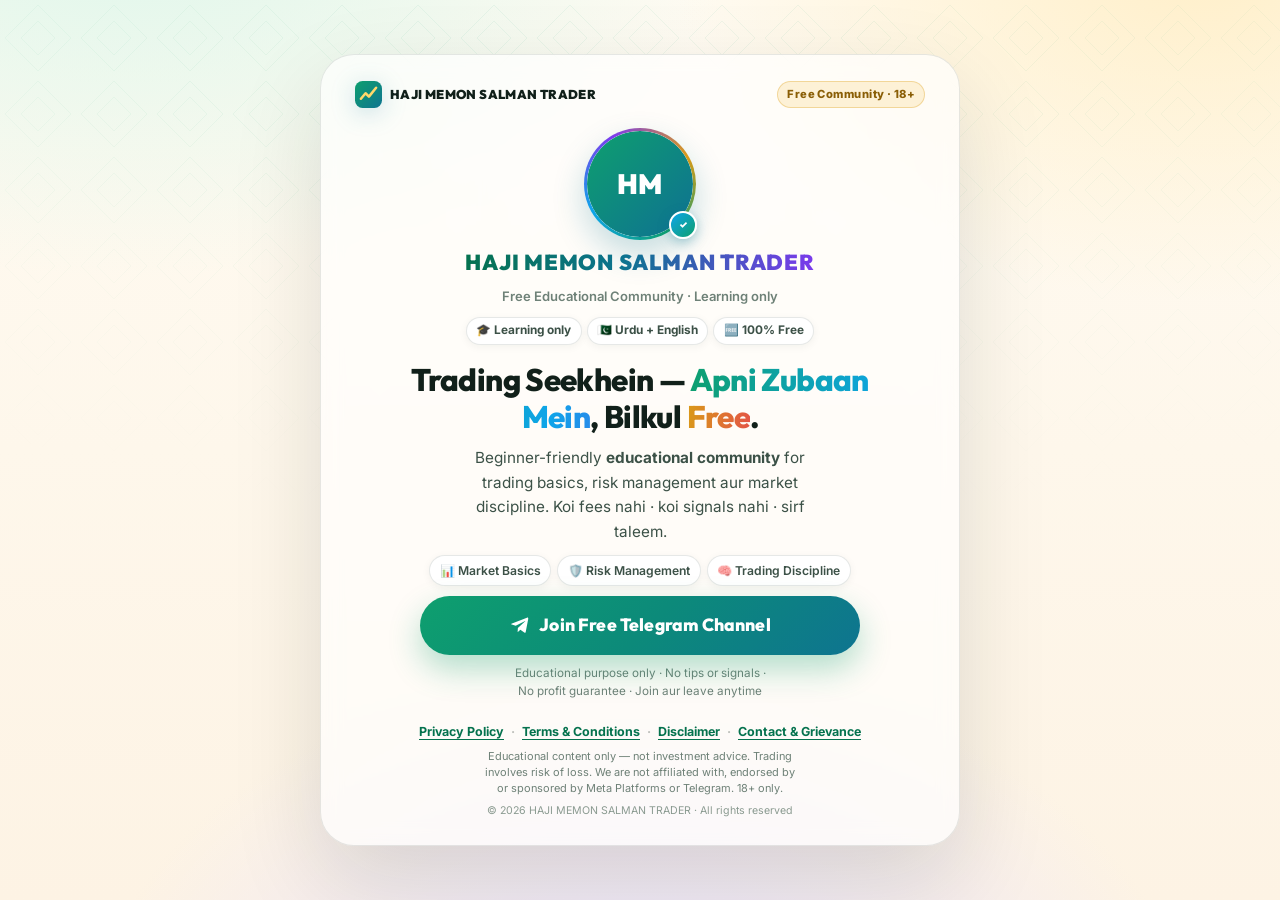
==== commit ad402575: "Rebuild landing page as single-file, one-screen layout with profile section and popup policies - Eve" ====
--- a/index.html
+++ b/index.html
@@ -2,559 +2,839 @@
 <html lang="en">
 <head>
 <meta charset="utf-8" />
-<meta name="viewport" content="width=device-width, initial-scale=1" />
+<meta name="viewport" content="width=device-width, initial-scale=1, viewport-fit=cover" />
 <title>HAJI MEMON SALMAN TRADER — Free Telegram Trading Education Community</title>
-<meta name="description" content="Join HAJI MEMON SALMAN TRADER — a 100% free Telegram community for learning trading basics, risk management and market discipline in English & Urdu. Educational purpose only. No paid courses, no profit guarantees." />
+<meta name="description" content="Join HAJI MEMON SALMAN TRADER — a 100% free Telegram learning community for trading basics, risk management and market discipline in English &amp; Urdu. Educational purpose only. 18+." />
 <meta name="robots" content="index,follow" />
 <meta name="theme-color" content="#FFFBF2" />
-<link rel="canonical" href="https://example.com/" />
-
-<!-- Open Graph / Social -->
+<meta name="format-detection" content="telephone=no" />
+
 <meta property="og:type" content="website" />
-<meta property="og:title" content="HAJI MEMON SALMAN TRADER — Free Trading Education Community" />
-<meta property="og:description" content="Free Telegram community for trading education. Learn in English & Urdu. Educational purpose only — no fees, no signals selling, no profit promises." />
+<meta property="og:title" content="HAJI MEMON SALMAN TRADER — Free Telegram Education Community" />
+<meta property="og:description" content="Free educational community. Learn trading basics, risk management and discipline in English &amp; Urdu. No fees, no tips, no profit guarantees." />
 <meta property="og:site_name" content="HAJI MEMON SALMAN TRADER" />
 <meta name="twitter:card" content="summary_large_image" />
 
 <link rel="icon" href="data:image/svg+xml,%3Csvg xmlns='http://www.w3.org/2000/svg' viewBox='0 0 64 64'%3E%3Crect width='64' height='64' rx='16' fill='%230E9F6E'/%3E%3Cpath d='M16 40l10-12 8 8 14-18' stroke='%23FFD86B' stroke-width='6' fill='none' stroke-linecap='round' stroke-linejoin='round'/%3E%3C/svg%3E" />
-
 <link rel="preconnect" href="https://fonts.googleapis.com" />
 <link rel="preconnect" href="https://fonts.gstatic.com" crossorigin />
-<link href="https://fonts.googleapis.com/css2?family=Outfit:wght@400;500;600;700;800;900&family=Inter:wght@400;500;600;700&family=Noto+Nastaliq+Urdu:wght@400;600;700&display=swap" rel="stylesheet" />
-
-<link rel="stylesheet" href="assets/css/styles.css" />
-
-<!-- Structured data: helps Meta & Google understand the page -->
-<script type="application/ld+json">
-{
-  "@context": "https://schema.org",
-  "@type": "Organization",
-  "name": "HAJI MEMON SALMAN TRADER",
-  "description": "Free educational Telegram community for learning trading basics, risk management and market discipline.",
-  "url": "https://example.com/",
-  "sameAs": ["https://t.me/YourChannelUsername"],
-  "contactPoint": {
-    "@type": "ContactPoint",
-    "contactType": "customer support",
-    "email": "contact@hajimemonsalmantrader.com",
-    "availableLanguage": ["English", "Urdu", "Hindi"]
+<link href="https://fonts.googleapis.com/css2?family=Outfit:wght@600;700;800;900&family=Inter:wght@400;500;600;700&display=swap" rel="stylesheet" />
+
+<style>
+/* ============================================================
+   HAJI MEMON SALMAN TRADER — single-file landing page
+   Cream base · colorful gradient type · one-screen layout
+   ============================================================ */
+:root{
+  --cream:#FFFBF2;
+  --cream2:#FDF3E4;
+  --ink:#11201A;
+  --ink2:#3C5147;
+  --muted:#6E8177;
+  --em:#0E9F6E;
+  --em-d:#05724E;
+  --teal:#0E7490;
+  --gold:#D99B18;
+  --violet:#7C3AED;
+  --rose:#E5484D;
+  --line:rgba(17,32,26,.10);
+  --font-h:"Outfit",system-ui,-apple-system,"Segoe UI",Roboto,sans-serif;
+  --font-b:"Inter",system-ui,-apple-system,"Segoe UI",Roboto,sans-serif;
+  --radius:999px;
+}
+*,*::before,*::after{box-sizing:border-box}
+html{-webkit-text-size-adjust:100%}
+body{
+  margin:0;
+  font-family:var(--font-b);
+  color:var(--ink2);
+  font-size:16px;
+  line-height:1.6;
+  background:
+    radial-gradient(1000px 620px at 10% -12%, #DCF6EA 0%, rgba(220,246,234,0) 62%),
+    radial-gradient(880px 560px at 94% -4%, #FFEFC9 0%, rgba(255,239,201,0) 60%),
+    radial-gradient(900px 640px at 50% 118%, #E8E1FF 0%, rgba(232,225,255,0) 62%),
+    linear-gradient(180deg,var(--cream) 0%, var(--cream2) 100%);
+  min-height:100vh;
+  display:flex;
+  align-items:stretch;
+  justify-content:center;
+  overflow-x:hidden;
+}
+body::before{
+  content:"";position:fixed;inset:0;pointer-events:none;opacity:.5;z-index:0;
+  background-image:url("data:image/svg+xml,%3Csvg xmlns='http://www.w3.org/2000/svg' width='76' height='76' viewBox='0 0 76 76'%3E%3Cg fill='none' stroke='%230E9F6E' stroke-opacity='0.13'%3E%3Cpath d='M38 5l33 33-33 33L5 38z'/%3E%3Cpath d='M38 21l17 17-17 17-17-17z'/%3E%3C/g%3E%3C/svg%3E");
+  -webkit-mask-image:radial-gradient(130% 78% at 50% 0%,#000 12%,transparent 76%);
+  mask-image:radial-gradient(130% 78% at 50% 0%,#000 12%,transparent 76%);
+}
+img{display:block;max-width:100%}
+a{color:var(--em-d)}
+
+/* ---------- one-screen shell ---------- */
+.screen{
+  position:relative;z-index:1;
+  width:100%;max-width:640px;
+  min-height:100vh;min-height:100dvh;
+  display:flex;flex-direction:column;
+  justify-content:space-between;
+  gap:clamp(6px,1.2vh,16px);
+  padding:clamp(12px,1.8vh,20px) clamp(16px,4.4vw,32px) calc(clamp(12px,1.8vh,20px) + env(safe-area-inset-bottom,0px));
+}
+@media (min-width:760px){
+  body{align-items:center;padding:22px}
+  .screen{
+    min-height:0;
+    height:min(88vh,880px);height:min(88dvh,880px);
+    border:1px solid var(--line);border-radius:34px;
+    background:rgba(255,255,255,.66);
+    -webkit-backdrop-filter:blur(10px);backdrop-filter:blur(10px);
+    box-shadow:0 34px 90px rgba(17,32,26,.13);
+    padding:26px 34px;
   }
 }
-</script>
+
+/* ---------- top bar ---------- */
+.topbar{display:flex;align-items:center;justify-content:space-between;gap:10px;flex:0 0 auto}
+.brand{display:flex;align-items:center;gap:8px;min-width:0}
+.brand svg{width:27px;height:27px;flex:0 0 auto;filter:drop-shadow(0 5px 12px rgba(14,117,144,.22))}
+.brand b{
+  font-family:var(--font-h);font-weight:900;letter-spacing:.03em;color:var(--ink);
+  font-size:clamp(.66rem,1.5vh,.8rem);line-height:1.15;white-space:nowrap;overflow:hidden;text-overflow:ellipsis;
+}
+.pill-18{
+  flex:0 0 auto;font-weight:800;font-size:clamp(.6rem,1.35vh,.7rem);letter-spacing:.04em;
+  color:#8A5E06;background:#FDF1D6;border:1px solid rgba(217,155,24,.32);
+  border-radius:var(--radius);padding:.22rem .55rem;white-space:nowrap;
+}
+
+/* ---------- center stage ---------- */
+.stage{
+  flex:1 1 auto;min-height:0;
+  display:flex;flex-direction:column;align-items:center;justify-content:center;
+  text-align:center;gap:clamp(6px,1.1vh,14px);
+}
+
+/* profile photo with gradient ring */
+.avatar-wrap{position:relative;width:clamp(74px,13vh,112px);aspect-ratio:1;flex:0 0 auto}
+.ring{
+  position:absolute;inset:0;border-radius:50%;padding:3px;
+  background:conic-gradient(from 150deg,#0E9F6E,#0EA5E9,#7C3AED,#D99B18,#0E9F6E);
+  box-shadow:0 14px 32px rgba(14,116,144,.24);
+  animation:spinhue 12s linear infinite;
+}
+@keyframes spinhue{to{filter:hue-rotate(360deg)}}
+.ring-inner{position:absolute;inset:3px;border-radius:50%;overflow:hidden;background:#fff}
+.ring img{width:100%;height:100%;object-fit:cover;border-radius:50%;display:none}
+.ring.has-photo img{display:block}
+.mono{
+  position:absolute;inset:0;border-radius:50%;display:grid;place-items:center;
+  background:linear-gradient(135deg,#0E9F6E,#0E7490 92%);
+  color:#fff;font-family:var(--font-h);font-weight:900;letter-spacing:.02em;
+  font-size:clamp(1.2rem,3.1vh,1.85rem);
+}
+.ring.has-photo .mono{display:none}
+.verified{
+  position:absolute;right:-1px;bottom:1px;
+  width:clamp(20px,3.3vh,28px);aspect-ratio:1;border-radius:50%;
+  background:linear-gradient(135deg,#0EA5E9,#0E9F6E);color:#fff;
+  display:grid;place-items:center;font-size:.6rem;font-weight:900;
+  border:2.5px solid #fff;box-shadow:0 4px 12px rgba(14,116,144,.35);
+}
+.brandname{
+  font-family:var(--font-h);font-weight:900;letter-spacing:.035em;text-transform:uppercase;
+  font-size:clamp(.94rem,2.4vh + .45vw,1.35rem);line-height:1.2;margin:0;
+  background:linear-gradient(95deg,#05724E 0%,#0E7490 45%,#7C3AED 100%);
+  -webkit-background-clip:text;background-clip:text;-webkit-text-fill-color:transparent;color:transparent;
+}
+.handle{margin:0;font-weight:600;color:var(--muted);font-size:clamp(.68rem,1.45vh,.82rem)}
+.badges{display:flex;flex-wrap:wrap;justify-content:center;gap:5px}
+.badge{
+  background:#fff;border:1px solid var(--line);border-radius:var(--radius);
+  padding:.24rem .58rem;font-weight:700;color:var(--ink2);
+  font-size:clamp(.62rem,1.35vh,.74rem);box-shadow:0 2px 8px rgba(17,32,26,.05);
+}
+
+h1.headline{
+  font-family:var(--font-h);font-weight:800;color:var(--ink);letter-spacing:-.02em;
+  font-size:clamp(1.12rem,3.2vh + .75vw,1.95rem);line-height:1.18;
+  margin:clamp(2px,.8vh,8px) 0 0;max-width:24ch;
+}
+.grad{
+  background:linear-gradient(96deg,#0E9F6E 0%,#0EA5E9 38%,#7C3AED 72%,#E5484D 100%);
+  background-size:220% 100%;animation:slide 8s ease-in-out infinite alternate;
+  -webkit-background-clip:text;background-clip:text;-webkit-text-fill-color:transparent;color:transparent;
+}
+.grad2{
+  background:linear-gradient(96deg,#D99B18,#E5484D 60%,#7C3AED);
+  background-size:200% 100%;animation:slide 7s ease-in-out infinite alternate;
+  -webkit-background-clip:text;background-clip:text;-webkit-text-fill-color:transparent;color:transparent;
+}
+@keyframes slide{from{background-position:0% 50%}to{background-position:100% 50%}}
+.sub{
+  margin:0;color:var(--ink2);line-height:1.62;max-width:38ch;
+  font-size:clamp(.78rem,1.7vh,.97rem);
+}
+.chips{display:flex;flex-wrap:wrap;justify-content:center;gap:6px}
+.chip{
+  display:inline-flex;align-items:center;gap:5px;
+  background:#fff;border:1px solid var(--line);border-radius:var(--radius);
+  padding:.3rem .6rem;font-weight:600;color:var(--ink2);
+  font-size:clamp(.63rem,1.4vh,.76rem);box-shadow:0 2px 9px rgba(17,32,26,.05);
+}
+
+/* ---------- call to action ---------- */
+.cta{
+  display:flex;align-items:center;justify-content:center;gap:.55rem;
+  width:100%;max-width:440px;text-decoration:none;color:#fff;
+  font-family:var(--font-h);font-weight:800;letter-spacing:.01em;
+  font-size:clamp(.9rem,2.05vh,1.1rem);
+  padding:clamp(.7rem,1.85vh,.98rem) 1.2rem;
+  border-radius:var(--radius);
+  background:linear-gradient(135deg,#0E9F6E 0%,#0C8A7A 52%,#0E7490 100%);
+  box-shadow:0 14px 32px rgba(14,159,110,.32);
+  position:relative;overflow:hidden;
+  transition:transform .18s ease, box-shadow .22s ease;
+}
+.cta:hover{transform:translateY(-2px);box-shadow:0 20px 42px rgba(14,159,110,.4)}
+.cta:active{transform:translateY(0) scale(.995)}
+.cta svg{width:1.2em;height:1.2em;fill:currentColor;flex:0 0 auto}
+.cta::after{
+  content:"";position:absolute;inset:0;
+  background:linear-gradient(118deg,transparent 22%,rgba(255,255,255,.38) 50%,transparent 78%);
+  transform:translateX(-130%);
+}
+.cta:hover::after{transform:translateX(130%);transition:transform .85s ease}
+.fine{
+  margin:0;color:var(--muted);line-height:1.5;max-width:36ch;
+  font-size:clamp(.63rem,1.3vh,.75rem);
+}
+
+/* ---------- footer ---------- */
+.foot{display:flex;flex-direction:column;align-items:center;gap:5px;text-align:center;flex:0 0 auto}
+.legal-links{
+  display:flex;flex-wrap:wrap;align-items:center;justify-content:center;gap:2px 6px;
+  font-size:clamp(.66rem,1.42vh,.78rem);font-weight:700;
+}
+.legal-links button{
+  font:inherit;font-weight:700;color:var(--em-d);background:none;border:0;padding:2px 1px;
+  cursor:pointer;text-decoration:underline;text-underline-offset:3px;text-decoration-thickness:1px;
+}
+.legal-links button:hover{color:var(--violet)}
+.sep{color:rgba(17,32,26,.28);font-weight:700}
+.risk{
+  margin:0;color:var(--muted);line-height:1.45;max-width:46ch;
+  font-size:clamp(.58rem,1.22vh,.7rem);
+}
+.copy{margin:0;color:#8A9A90;font-size:clamp(.56rem,1.18vh,.67rem)}
+
+/* ============================================================
+   MODALS — legal pages
+   ============================================================ */
+.modal{position:fixed;inset:0;z-index:120;display:flex;align-items:center;justify-content:center;padding:14px}
+.modal[hidden]{display:none}
+.modal-back{position:absolute;inset:0;background:rgba(17,32,26,.46);-webkit-backdrop-filter:blur(4px);backdrop-filter:blur(4px);animation:fade .22s ease}
+.modal-card{
+  position:relative;width:100%;max-width:660px;max-height:88vh;max-height:88dvh;
+  background:#FFFDF8;border-radius:24px;border:1px solid var(--line);
+  box-shadow:0 30px 80px rgba(17,32,26,.3);
+  display:flex;flex-direction:column;overflow:hidden;
+  animation:pop .26s cubic-bezier(.2,.8,.3,1);
+}
+@keyframes fade{from{opacity:0}to{opacity:1}}
+@keyframes pop{from{opacity:0;transform:translateY(16px) scale(.985)}to{opacity:1;transform:none}}
+.modal-head{
+  display:flex;align-items:center;justify-content:space-between;gap:12px;
+  padding:14px 16px;border-bottom:1px solid var(--line);
+  background:linear-gradient(180deg,#FFFCF4,#FFF8EC);
+}
+.modal-head h3{margin:0;font-family:var(--font-h);font-size:1.02rem;color:var(--ink);letter-spacing:-.01em}
+.modal-head small{display:block;font-size:.68rem;color:var(--muted);font-weight:600}
+.x{
+  flex:0 0 auto;width:34px;height:34px;border-radius:50%;border:1px solid var(--line);
+  background:#fff;color:var(--ink2);font-size:1rem;font-weight:700;cursor:pointer;line-height:1;
+}
+.x:hover{background:#F5F6F5;color:var(--rose)}
+.modal-body{
+  padding:16px 18px 20px;overflow-y:auto;-webkit-overflow-scrolling:touch;
+  font-size:.9rem;color:var(--ink2);
+}
+.modal-body h4{
+  font-family:var(--font-h);color:var(--ink);font-size:.95rem;margin:1.15rem 0 .35rem;letter-spacing:-.01em;
+}
+.modal-body h4:first-child{margin-top:0}
+.modal-body p{margin:0 0 .7rem}
+.modal-body ul{margin:0 0 .8rem;padding:0;list-style:none;display:grid;gap:.35rem}
+.modal-body ul li{padding-left:1rem;position:relative}
+.modal-body ul li::before{content:"";position:absolute;left:0;top:.62em;width:5px;height:5px;border-radius:50%;background:var(--em);opacity:.65}
+.modal-note{
+  background:#F5FCF8;border-left:3px solid var(--em);border-radius:0 12px 12px 0;
+  padding:.7rem .85rem;margin:.9rem 0;font-size:.85rem;
+}
+.modal-note.warn{background:#FFFCF1;border-left-color:var(--gold)}
+.modal-foot{
+  display:flex;gap:8px;justify-content:flex-end;align-items:center;flex-wrap:wrap;
+  padding:12px 16px calc(12px + env(safe-area-inset-bottom,0px));border-top:1px solid var(--line);background:#FFFCF4;
+}
+.mbtn{
+  font-family:var(--font-h);font-weight:700;font-size:.85rem;padding:.6rem 1.05rem;border-radius:999px;
+  border:1px solid var(--line);background:#fff;color:var(--ink2);cursor:pointer;text-decoration:none;
+  display:inline-flex;align-items:center;gap:.4rem;
+}
+.mbtn:hover{background:#F6F7F6}
+.mbtn.join{background:linear-gradient(135deg,#0E9F6E,#0E7490);color:#fff;border-color:transparent;box-shadow:0 10px 22px rgba(14,159,110,.28)}
+.mbtn.join:hover{transform:translateY(-1px)}
+.contact-cards{display:grid;gap:10px;grid-template-columns:1fr}
+@media (min-width:560px){.contact-cards{grid-template-columns:1fr 1fr}}
+.ccard{background:#fff;border:1px solid var(--line);border-radius:14px;padding:.85rem 1rem}
+.ccard b{display:block;font-family:var(--font-h);color:var(--ink);font-size:.9rem;margin-bottom:.15rem}
+.ccard p{margin:0;font-size:.85rem}
+.mono-sm{font-family:ui-monospace,SFMono-Regular,Menlo,monospace;font-size:.82rem;word-break:break-all}
+
+/* ---------- fit tweaks for short screens ---------- */
+@media (max-height:700px){
+  .chips{display:none}
+  .avatar-wrap{width:clamp(68px,14vh,92px)}
+}
+@media (max-height:580px){
+  .badges{display:none}
+  .sub{font-size:.78rem}
+}
+@media (max-height:470px){
+  .fine{display:none}
+  h1.headline{font-size:1.02rem}
+  .sub{display:none}
+}
+@media (prefers-reduced-motion:reduce){
+  *{animation:none !important;transition:none !important}
+}
+</style>
 </head>
-<body class="page-home">
-
-<a class="skip-link" href="#main">Skip to content</a>
-
-<!-- ============ TOP STRIP ============ -->
-<div class="topstrip">
-  <div class="wrap topstrip-inner">
-    <span class="dot-pulse" aria-hidden="true"></span>
-    <p><strong>100% Free</strong> · Learning &amp; Education only · No paid courses · No profit guarantees</p>
+
+<body>
+<main class="screen">
+
+  <!-- ===== TOP BAR ===== -->
+  <header class="topbar">
+    <span class="brand">
+      <svg viewBox="0 0 64 64" aria-hidden="true">
+        <defs><linearGradient id="lg" x1="0" y1="0" x2="1" y2="1"><stop offset="0%" stop-color="#0E9F6E"/><stop offset="100%" stop-color="#0E7490"/></linearGradient></defs>
+        <rect width="64" height="64" rx="18" fill="url(#lg)"/>
+        <path d="M14 42l11-13 8 8 17-21" fill="none" stroke="#FFD86B" stroke-width="6" stroke-linecap="round" stroke-linejoin="round"/>
+      </svg>
+      <b data-cfg="channelName">HAJI MEMON SALMAN TRADER</b>
+    </span>
+    <span class="pill-18">Free Community · 18+</span>
+  </header>
+
+  <!-- ===== CENTER STAGE ===== -->
+  <section class="stage">
+
+    <!-- Profile -->
+    <div class="avatar-wrap">
+      <div class="ring" id="ring">
+        <div class="ring-inner">
+          <img id="avatar" alt="HAJI MEMON SALMAN TRADER profile photo" referrerpolicy="no-referrer" decoding="async" />
+          <span class="mono" id="mono" aria-hidden="true">HM</span>
+        </div>
+      </div>
+      <span class="verified" title="Verified community">✓</span>
+    </div>
+
+    <p class="brandname" data-cfg="channelName">HAJI MEMON SALMAN TRADER</p>
+    <p class="handle" id="handle">Free Educational Community</p>
+
+    <div class="badges">
+      <span class="badge">🎓 Learning only</span>
+      <span class="badge">🇵🇰 Urdu + English</span>
+      <span class="badge">🆓 100% Free</span>
+    </div>
+
+    <h1 class="headline">
+      Trading Seekhein — <span class="grad">Apni Zubaan Mein</span>, Bilkul <span class="grad2">Free</span>.
+    </h1>
+
+    <p class="sub">
+      Beginner-friendly <b>educational community</b> for trading basics, risk management aur market discipline.
+      Koi fees nahi · koi signals nahi · sirf taleem.
+    </p>
+
+    <div class="chips">
+      <span class="chip">📊 Market Basics</span>
+      <span class="chip">🛡️ Risk Management</span>
+      <span class="chip">🧠 Trading Discipline</span>
+    </div>
+
+    <a class="cta" id="joinBtn" href="https://t.me/YourChannelUsername" data-cfg-href="telegramUrl" rel="noopener nofollow" target="_blank">
+      <svg viewBox="0 0 24 24" aria-hidden="true"><path d="M21.9 4.3 19 19.2c-.2 1-.8 1.2-1.6.8l-4.5-3.3-2.2 2.1c-.2.2-.5.4-.9.4l.3-4.5 8.3-7.5c.4-.3-.1-.5-.6-.2L7.6 12.3l-4.4-1.4c-.9-.3-.9-.9.2-1.3l17-6.6c.8-.3 1.5.2 1.5 1.3z"/></svg>
+      Join Free Telegram Channel
+    </a>
+
+    <p class="fine">
+      Educational purpose only · No tips or signals · No profit guarantee · Join aur leave anytime
+    </p>
+  </section>
+
+  <!-- ===== FOOTER / LEGAL POPUPS ===== -->
+  <footer class="foot">
+    <nav class="legal-links" aria-label="Legal and policy pages">
+      <button type="button" data-open="privacy">Privacy Policy</button><span class="sep">·</span>
+      <button type="button" data-open="terms">Terms &amp; Conditions</button><span class="sep">·</span>
+      <button type="button" data-open="disclaimer">Disclaimer</button><span class="sep">·</span>
+      <button type="button" data-open="contact">Contact &amp; Grievance</button>
+    </nav>
+    <p class="risk">
+      Educational content only — not investment advice. Trading involves risk of loss. We are not affiliated with,
+      endorsed by or sponsored by Meta Platforms or Telegram. 18+ only.
+    </p>
+    <p class="copy">© <span id="yr">2026</span> <span data-cfg="channelName">HAJI MEMON SALMAN TRADER</span> · All rights reserved</p>
+  </footer>
+</main>
+
+<!-- ============ MODAL: PRIVACY POLICY ============ -->
+<div class="modal" id="modal-privacy" role="dialog" aria-modal="true" aria-labelledby="mt-privacy" hidden>
+  <div class="modal-back" data-close></div>
+  <div class="modal-card">
+    <div class="modal-head">
+      <div><h3 id="mt-privacy">Privacy Policy</h3><small>Last updated: <span data-cfg="updated">4 October 2026</span></small></div>
+      <button class="x" type="button" data-close aria-label="Close privacy policy">✕</button>
+    </div>
+    <div class="modal-body">
+      <div class="modal-note"><b>Short version:</b> We collect only what you voluntarily share, we use it only to send free educational updates, we never sell your data, and you can ask us to delete it anytime.</div>
+
+      <h4>1. Who we are</h4>
+      <p>This website and the free Telegram community operated under the name <b data-cfg="channelName">HAJI MEMON SALMAN TRADER</b> ("we", "us") provide <b>free educational content</b> about trading basics, risk management and market discipline. We are not a broker, exchange, investment adviser or financial institution.</p>
+
+      <h4>2. Information you give us</h4>
+      <ul>
+        <li>Your name, email address, phone or WhatsApp number — when you submit a form or a Meta (Facebook/Instagram) lead form.</li>
+        <li>Your message or question to us.</li>
+        <li>Optional preferences you share, such as language (English / Roman Urdu) or experience level.</li>
+      </ul>
+
+      <h4>3. Information collected automatically</h4>
+      <ul>
+        <li>Device and browser details, operating system, language, and approximate location (country or city level).</li>
+        <li>Usage data such as pages viewed, referring link and button clicks (for example, whether the "Join Free" button was clicked).</li>
+        <li>Technical logs including IP address, recorded by our hosting provider for security and spam prevention.</li>
+      </ul>
+
+      <h4>4. What we never ask for</h4>
+      <p>We never ask for and strongly advise you never to share: bank account or card details, CNIC/ID documents, brokerage passwords, wallet recovery phrases, OTP codes, or any payment. Our community is <b>free</b> — nobody is authorised to request money on our behalf.</p>
+
+      <h4>5. How we use your information</h4>
+      <ul>
+        <li>To send free educational updates and community announcements (only if you opted in).</li>
+        <li>To answer your questions and provide learning support.</li>
+        <li>To understand which content is useful and improve this page.</li>
+        <li>To measure advertising performance in an aggregated way.</li>
+        <li>To keep the community safe from spam, fraud and impersonation.</li>
+        <li>To comply with applicable law.</li>
+      </ul>
+      <p><b>We do not sell, rent or trade your personal information to anyone.</b></p>
+
+      <h4>6. Legal basis</h4>
+      <p>Where required by law, we process data based on: your <b>consent</b> (forms, updates, cookies); our <b>legitimate interests</b> (keeping the site secure, functional and spam-free); and <b>legal obligations</b>.</p>
+
+      <h4>7. Cookies and tracking</h4>
+      <p>We use essential cookies or local storage to keep the page working, and analytics/measurement tools to count visits and ad clicks. If you arrive from a Meta advertisement, measurement tools may record anonymous events such as a page view or button click. You can block or delete cookies in your browser settings at any time — this does not stop you from joining the free community.</p>
+      <p>To control how Meta uses your data for advertising, visit Meta's Ad Preferences or Privacy Center.</p>
+
+      <h4>8. Meta / Facebook data</h4>
+      <p>If you complete a lead form on Facebook or Instagram, Meta shares the information you entered with us. We use it <b>only</b> to send the free community link and educational updates, never for unrelated marketing, and never sold or rented. This site and community are <b>not part of, endorsed by or affiliated with Meta Platforms, Inc.</b></p>
+
+      <h4>9. Sharing and disclosure</h4>
+      <ul>
+        <li><b>Service providers</b> — trusted hosting, email and analytics providers acting on our instructions under confidentiality obligations.</li>
+        <li><b>Legal requirements</b> — where required by valid legal process or applicable law, or to protect members' safety.</li>
+      </ul>
+      <p>We do not share your data with other members, advertisers or data brokers.</p>
+
+      <h4>10. How long we keep data</h4>
+      <p>Only as long as needed — typically while you remain subscribed, or up to 24 months of inactivity. Server logs are kept briefly for security. After that, data is deleted or anonymised.</p>
+
+      <h4>11. Your rights</h4>
+      <ul>
+        <li>Access the personal information we hold about you.</li>
+        <li>Correct inaccurate or incomplete information.</li>
+        <li>Delete your information or withdraw consent at any time.</li>
+        <li>Opt out of messages and object to certain processing.</li>
+        <li>Request a portable copy of your data.</li>
+        <li>Complain to your local data protection authority.</li>
+      </ul>
+      <p>Email <a data-cfg-href="mailtoUrl" href="mailto:contact@hajimemonsalmantrader.com"><span data-cfg="contactEmail">contact@hajimemonsalmantrader.com</span></a> to exercise any right. We reply within 30 days and never charge a fee.</p>
+
+      <h4>12. Security</h4>
+      <p>We use reasonable technical and organisational safeguards, including HTTPS encryption, restricted access and minimal collection. No method of internet transmission or storage is 100% secure, so we cannot promise absolute security. Please never share passwords or OTP codes with anyone.</p>
+
+      <h4>13. Children's privacy</h4>
+      <p>This page and community are intended for people aged <b>18 and older</b> and are not directed to children. We do not knowingly collect data from children. If you believe a child has provided us information, contact us and we will delete it promptly.</p>
+
+      <h4>14. International transfers</h4>
+      <p>Our providers may store data on servers in other countries, using appropriate safeguards such as standard contractual clauses and provider security commitments.</p>
+
+      <h4>15. Third-party links</h4>
+      <p>We link to third-party platforms such as Telegram. We do not control them and are not responsible for their privacy practices. We are not affiliated with, endorsed by or sponsored by Telegram Inc.</p>
+
+      <h4>16. Changes to this policy</h4>
+      <p>We may update this policy from time to time. Changes appear here with a new "Last updated" date. Continued use of the page means you accept the revised policy.</p>
+
+      <h4>17. Contact and grievance officer</h4>
+      <p>Data Contact / Grievance Officer — <span data-cfg="channelName">HAJI MEMON SALMAN TRADER</span><br />
+      Email: <a data-cfg-href="mailtoUrl" href="mailto:contact@hajimemonsalmantrader.com"><span data-cfg="contactEmail">contact@hajimemonsalmantrader.com</span></a><br />
+      We aim to acknowledge every privacy request within 48 hours and resolve within 30 days.</p>
+    </div>
+    <div class="modal-foot">
+      <button class="mbtn" type="button" data-close>Close</button>
+      <a class="mbtn join" data-cfg-href="telegramUrl" href="https://t.me/YourChannelUsername" target="_blank" rel="noopener nofollow">Join Free on Telegram</a>
+    </div>
   </div>
 </div>
 
-<!-- ============ HEADER ============ -->
-<header class="site-header" id="siteHeader">
-  <div class="wrap header-inner">
-    <a class="brand" href="index.html" aria-label="HAJI MEMON SALMAN TRADER home">
-      <span class="brand-mark" aria-hidden="true">
-        <svg viewBox="0 0 64 64" width="40" height="40" role="img">
-          <defs>
-            <linearGradient id="bm" x1="0" y1="0" x2="1" y2="1">
-              <stop offset="0%" stop-color="#0E9F6E"/><stop offset="100%" stop-color="#0E7490"/>
-            </linearGradient>
-          </defs>
-          <rect width="64" height="64" rx="18" fill="url(#bm)"/>
-          <path d="M14 42l11-13 8 8 17-21" fill="none" stroke="#FFD86B" stroke-width="6" stroke-linecap="round" stroke-linejoin="round"/>
-        </svg>
-      </span>
-      <span class="brand-text">
-        <strong data-config="channelName">HAJI MEMON SALMAN TRADER</strong>
-        <small>Free Trading Education Community</small>
-      </span>
-    </a>
-
-    <nav class="nav" aria-label="Main navigation">
-      <a href="#learn">What You Learn</a>
-      <a href="#why">Why Join</a>
-      <a href="#rules">Community Rules</a>
-      <a href="#faq">FAQ</a>
-      <a href="contact.html">Contact</a>
-    </nav>
-
-    <a class="btn btn-primary btn-sm hide-sm" data-config-href="telegramUrl" href="https://t.me/YourChannelUsername" rel="noopener">
-      <svg class="ico-tg" viewBox="0 0 24 24" aria-hidden="true"><path d="M21.9 4.3 19 19.2c-.2 1-.8 1.2-1.6.8l-4.5-3.3-2.2 2.1c-.2.2-.5.4-.9.4l.3-4.5 8.3-7.5c.4-.3-.1-.5-.6-.2L7.6 12.3l-4.4-1.4c-.9-.3-.9-.9.2-1.3l17-6.6c.8-.3 1.5.2 1.5 1.3z"/></svg>
-      Join Free
-    </a>
+<!-- ============ MODAL: TERMS & CONDITIONS ============ -->
+<div class="modal" id="modal-terms" role="dialog" aria-modal="true" aria-labelledby="mt-terms" hidden>
+  <div class="modal-back" data-close></div>
+  <div class="modal-card">
+    <div class="modal-head">
+      <div><h3 id="mt-terms">Terms &amp; Conditions</h3><small>Last updated: <span data-cfg="updated">4 October 2026</span></small></div>
+      <button class="x" type="button" data-close aria-label="Close terms and conditions">✕</button>
+    </div>
+    <div class="modal-body">
+      <div class="modal-note">This is a <b>free educational community</b>. We teach; we do not give investment advice, trading signals or profit guarantees. Members must be <b>18+</b> and never send money to anyone claiming to represent us.</div>
+
+      <h4>1. Agreement</h4>
+      <p>By using this website, submitting a form, or joining our free Telegram community operated under the name <b data-cfg="channelName">HAJI MEMON SALMAN TRADER</b> ("we", "us"), you agree to these Terms. If you do not agree, please do not use the page or the community.</p>
+
+      <h4>2. What we provide</h4>
+      <ul>
+        <li>Free beginner-friendly lessons on trading and market basics.</li>
+        <li>Educational material on risk management, capital protection and market psychology.</li>
+        <li>General explanations of charts, patterns and terminology.</li>
+        <li>Community announcements and occasional question-and-answer discussions.</li>
+      </ul>
+      <p>Content is shared in English and Roman Urdu. Since it is free, we may change or pause any part of it at any time.</p>
+
+      <h4>3. Eligibility (18+)</h4>
+      <p>You must be at least <b>18 years old</b>, legally able to enter into an agreement, and not barred by the laws applicable to you. This community is not intended for children.</p>
+
+      <h4>4. No financial or investment advice</h4>
+      <p>All content is provided for <b>general information, learning and education only</b>. Nothing we share is investment, financial, trading, tax or legal advice, a recommendation, or an offer to buy or sell any security, currency, commodity, token or derivative.</p>
+      <ul>
+        <li>We do not provide buy/sell signals, trade calls or portfolio management.</li>
+        <li>We do not promise or guarantee any profit, income or result.</li>
+        <li>We are not your adviser, and we do not know your financial situation.</li>
+        <li>We do not issue religious rulings. For religious questions, consult a qualified scholar.</li>
+      </ul>
+      <p>Every decision you take based on what you learn is <b>your own responsibility</b>. You may lose money.</p>
+
+      <h4>5. Free community — no payments</h4>
+      <ul>
+        <li>Membership and all content are <b>free</b>. No membership fee, course fee, signal fee, subscription or hidden charge.</li>
+        <li>We will <b>never</b> ask for payments, bank or card details, OTP codes, passwords or wallet recovery phrases. Anyone asking for these is <b>not</b> us.</li>
+        <li>If someone claims to represent us and demands money or logins, stop, do not pay, and report it to us.</li>
+      </ul>
+
+      <h4>6. Acceptable use</h4>
+      <p>You agree not to post or send spam, ads, referral links or chain messages; solicit money or personal data from other members; impersonate us or anyone else; promote gambling, betting, casinos, lotteries, fraudulent loan apps or any illegal activity; harass, threaten, abuse or discriminate against any person; post hateful or obscene content; infringe anyone's rights; attempt to hack, scrape or disrupt the page or community; or give false information.</p>
+
+      <h4>7. Community rules and moderation</h4>
+      <p>We aim to keep a respectful, family-friendly and scam-free environment. We may remove any post or message that breaches these Terms, warn or remove members, and report suspected fraud to the relevant platform or authorities. Participation is a privilege, not a right.</p>
+
+      <h4>8. Intellectual property</h4>
+      <p>Our name, branding, layout and written educational material belong to us or are used with permission. You may read, print and share our educational posts for <b>personal, non-commercial learning</b>, keeping our name attached. You may not copy, resell, re-brand or republish our content as your own, or use it to sell any course, signal service or product.</p>
+
+      <h4>9. Content you submit</h4>
+      <p>You are responsible for anything you post or send, and you confirm you have the right to share it. By sending us a question, you allow us to answer it publicly in a general educational way. Please do not post personal, financial or family private information about yourself or others.</p>
+
+      <h4>10. Third-party platforms</h4>
+      <p>Our community is hosted on <b>Telegram</b> and we may advertise through <b>Meta</b> (Facebook/Instagram). Their own terms and policies apply to your use of those platforms. <b>We are not affiliated with, sponsored by, endorsed by or administered by Meta Platforms, Inc., Telegram Inc., or any broker or exchange.</b></p>
+
+      <h4>11. Disclaimer of warranties</h4>
+      <p>The page and community are provided <b>"as is"</b> and <b>"as available"</b>, without warranties of any kind. To the maximum extent permitted by law, we disclaim all implied warranties, including merchantability, fitness for a particular purpose, accuracy and non-infringement. We do not warrant uninterrupted, error-free or secure operation.</p>
+
+      <h4>12. Limitation of liability</h4>
+      <p>To the maximum extent permitted by law, we and our admins and volunteers are not liable for any indirect, incidental, special, consequential or punitive damages, or for any trading losses, lost profits, lost data or missed opportunity arising from your use of the page or community, any financial decision you make, the conduct of any third party or impostor, or unauthorised access to your transmissions. Because the community is provided <b>free of charge</b>, our total aggregate liability for any claim shall not exceed <b>zero</b> — the amount you have paid us, which is nothing.</p>
+
+      <h4>13. Indemnification</h4>
+      <p>You agree to indemnify and hold harmless us and our admins and volunteers from any claims, damages, losses and costs arising from your breach of these Terms, your misuse of the page or community, your content, or your violation of any law or third-party right.</p>
+
+      <h4>14. Leaving and termination</h4>
+      <p>You may leave the community at any time by tapping "Leave Channel" in Telegram — no reason needed, no fee. We may suspend or remove access if these Terms are breached, or to protect members' safety.</p>
+
+      <h4>15. Governing law</h4>
+      <p>These Terms are governed by the laws applicable at our place of operation. Please contact us first so we can try to resolve any dispute amicably in good faith, before approaching the competent courts.</p>
+
+      <h4>16. Changes</h4>
+      <p>We may update these Terms. The revised version appears here with a new "Last updated" date. Continued use of the page or community means you accept the revised Terms.</p>
+
+      <h4>17. Contact</h4>
+      <p>Questions about these Terms: <a data-cfg-href="mailtoUrl" href="mailto:contact@hajimemonsalmantrader.com"><span data-cfg="contactEmail">contact@hajimemonsalmantrader.com</span></a></p>
+      <p>By joining our Telegram community you confirm you are <b>18 or older</b>, you understand this is an <b>educational community</b>, and you accept that <b>trading involves risk and no profit is guaranteed</b>.</p>
+    </div>
+    <div class="modal-foot">
+      <button class="mbtn" type="button" data-close>Close</button>
+      <a class="mbtn join" data-cfg-href="telegramUrl" href="https://t.me/YourChannelUsername" target="_blank" rel="noopener nofollow">Join Free on Telegram</a>
+    </div>
   </div>
-</header>
-
-<main id="main">
-
-<!-- ============ HERO ============ -->
-<section class="hero">
-  <div class="hero-bg" aria-hidden="true">
-    <span class="glow glow-1"></span>
-    <span class="glow glow-2"></span>
-    <span class="glow glow-3"></span>
-    <span class="pattern"></span>
+</div>
+
+<!-- ============ MODAL: DISCLAIMER ============ -->
+<div class="modal" id="modal-disclaimer" role="dialog" aria-modal="true" aria-labelledby="mt-disclaimer" hidden>
+  <div class="modal-back" data-close></div>
+  <div class="modal-card">
+    <div class="modal-head">
+      <div><h3 id="mt-disclaimer">Disclaimer</h3><small>Last updated: <span data-cfg="updated">4 October 2026</span></small></div>
+      <button class="x" type="button" data-close aria-label="Close disclaimer">✕</button>
+    </div>
+    <div class="modal-body">
+      <div class="modal-note warn"><b>Read this first:</b> everything we share is for <b>learning and education only</b>. It is not investment advice. We do not give buy/sell signals and we do not guarantee any profit. Trading carries a real risk of losing money.</div>
+
+      <h4>1. Educational purpose only</h4>
+      <p><b data-cfg="channelName">HAJI MEMON SALMAN TRADER</b> is a <b>free educational community</b> that helps beginners understand general concepts of markets, trading, risk management and discipline. We are a study group — not a broker, exchange, fund, research house, advisory firm or employer. We do not sell courses, subscriptions, software, signals or mentorship packages. Anyone selling these in our name is not us.</p>
+
+      <h4>2. No investment advice</h4>
+      <p>Nothing on this page, in our Telegram community, or in any message, image or video we publish constitutes investment, financial, trading, tax or legal advice; a recommendation, endorsement or solicitation to buy or sell any financial product; a personalised recommendation based on your circumstances; a signal, call or tip; or an offer of any service requiring a licence. We do not know your financial situation and we are not your adviser.</p>
+
+      <h4>3. Risk warning</h4>
+      <ul>
+        <li>You can lose some or all of your capital. With leveraged or derivative products you can lose more than you deposit.</li>
+        <li>Past performance, charts and examples are never a reliable indicator of future results.</li>
+        <li>Markets can move quickly against you due to news, volatility, liquidity gaps or technical failures.</li>
+        <li>Only risk money you can genuinely afford to lose, and never borrow money to trade.</li>
+        <li>"Guaranteed returns" or "risk-free profit" claims are always a warning sign.</li>
+      </ul>
+
+      <h4>4. No guarantee of results</h4>
+      <p>We make no promise and give no guarantee of profit, income, accuracy or any specific outcome. Learning about markets improves understanding — it does not remove risk. Anyone who claims otherwise is misleading you, and we ask you to report them to us.</p>
+
+      <h4>5. No affiliation or endorsement</h4>
+      <p>This page and community are <b>not affiliated with, authorised by, endorsed by or sponsored by</b> Meta Platforms, Inc. (Facebook, Instagram, WhatsApp) — we may simply advertise on those platforms; Telegram Inc. — we simply host our free channel there; any broker, exchange, bank or payment processor; or any religious institution or scholar.</p>
+
+      <h4>6. Third-party content</h4>
+      <p>We may link to free public resources or mention third-party platforms. We do not control them and are not responsible for their content, accuracy, security, terms or practices. A link is not an endorsement.</p>
+
+      <h4>7. Testimonials and examples</h4>
+      <p>If a member comment or chart example is ever shown, it is illustrative only. It is not a typical outcome and not a promise that you will achieve any result. Charts and historical examples are teaching tools, not forecasts.</p>
+
+      <h4>8. Your responsibility</h4>
+      <p>You are solely responsible for your own decisions, trades and their outcomes; for verifying any information before relying on it; and for complying with the laws and tax rules that apply to you. We are not responsible for losses caused by your use of our educational content, or by the actions of any third party or impostor.</p>
+
+      <h4>9. Religious note</h4>
+      <p>Our content is written with Muslim learners in mind, in a respectful and ethical manner, and we do not promote gambling, betting, casinos, lotteries, interest-based lending or deceptive financial schemes. However, <b>we do not issue fatwas or religious rulings</b> and we do not declare any specific market product halal or haram. Interpretations differ between scholars. For any religious question, please consult a qualified scholar you trust.</p>
+
+      <h4>10. Age restriction</h4>
+      <p>This page and community are intended for adults aged <b>18 or older</b> and are not designed for children. Parents and guardians are requested to supervise internet use at home.</p>
+
+      <h4>11. Contact</h4>
+      <p>Found something misleading, or something claiming to be us? Please report it: <a data-cfg-href="mailtoUrl" href="mailto:contact@hajimemonsalmantrader.com"><span data-cfg="contactEmail">contact@hajimemonsalmantrader.com</span></a></p>
+      <p><b>Bottom line:</b> we teach for free, we tell the truth about risk, and we never promise profits.</p>
+    </div>
+    <div class="modal-foot">
+      <button class="mbtn" type="button" data-close>Close</button>
+      <a class="mbtn join" data-cfg-href="telegramUrl" href="https://t.me/YourChannelUsername" target="_blank" rel="noopener nofollow">Join Free on Telegram</a>
+    </div>
   </div>
-
-  <div class="wrap hero-grid">
-    <div class="hero-copy">
-      <div class="chip reveal">
-        <span class="chip-ico">🎓</span>
-        <span>Free Telegram Community · Beginner Friendly</span>
-      </div>
-
-      <p class="salaam reveal" lang="ur" dir="rtl">السلام عليكم ورحمة الله وبركاته</p>
-
-      <h1 class="reveal">
-        Trading Seekhein —
-        <span class="grad-text">Apni Zubaan Mein,</span>
-        Bilkul <span class="grad-text-2">Free.</span>
-      </h1>
-
-      <p class="lede reveal">
-        <strong data-config="channelName">HAJI MEMON SALMAN TRADER</strong> ek free learning community hai jahan beginners
-        <em>trading basics</em>, <em>risk management</em> aur <em>market discipline</em> seekhte hain —
-        simple English aur Roman Urdu mein. Yeh channel <strong>sirf taleem aur learning</strong> ke liye hai.
-      </p>
-
-      <div class="hero-cta reveal">
-        <a class="btn btn-primary btn-lg" data-config-href="telegramUrl" href="https://t.me/YourChannelUsername" rel="noopener">
-          <svg class="ico-tg" viewBox="0 0 24 24" aria-hidden="true"><path d="M21.9 4.3 19 19.2c-.2 1-.8 1.2-1.6.8l-4.5-3.3-2.2 2.1c-.2.2-.5.4-.9.4l.3-4.5 8.3-7.5c.4-.3-.1-.5-.6-.2L7.6 12.3l-4.4-1.4c-.9-.3-.9-.9.2-1.3l17-6.6c.8-.3 1.5.2 1.5 1.3z"/></svg>
-          Join Free Telegram Channel
-        </a>
-        <a class="btn btn-ghost btn-lg" href="#learn">What's inside? →</a>
-      </div>
-
-      <ul class="hero-notes reveal">
-        <li><span class="tick">✓</span> Free to join — no payment, no hidden fees</li>
-        <li><span class="tick">✓</span> Educational content only — no buy/sell tips</li>
-        <li><span class="tick">✓</span> Leave any time with one tap</li>
-      </ul>
-
-      <div class="stats reveal">
-        <div class="stat">
-          <b>100%</b><span>Free Access</span>
+</div>
+
+<!-- ============ MODAL: CONTACT & GRIEVANCE ============ -->
+<div class="modal" id="modal-contact" role="dialog" aria-modal="true" aria-labelledby="mt-contact" hidden>
+  <div class="modal-back" data-close></div>
+  <div class="modal-card">
+    <div class="modal-head">
+      <div><h3 id="mt-contact">Contact &amp; Grievance</h3><small>We usually reply within 1–2 working days</small></div>
+      <button class="x" type="button" data-close aria-label="Close contact information">✕</button>
+    </div>
+    <div class="modal-body">
+      <h4>How can we help?</h4>
+      <div class="contact-cards">
+        <div class="ccard">
+          <b>📚 Learning questions</b>
+          <p>The best place for learning doubts is the Telegram community — post your question there.</p>
         </div>
-        <div class="stat">
-          <b>A–Z</b><span>Beginner Roadmap</span>
+        <div class="ccard">
+          <b>✉️ General &amp; legal enquiries</b>
+          <p class="mono-sm"><a data-cfg-href="mailtoUrl" href="mailto:contact@hajimemonsalmantrader.com"><span data-cfg="contactEmail">contact@hajimemonsalmantrader.com</span></a></p>
         </div>
-        <div class="stat">
-          <b>Urdu</b><span>+ English</span>
+        <div class="ccard">
+          <b>🔒 Privacy / data requests</b>
+          <p>Ask us to access, correct or delete your data. We reply within 30 days, usually much sooner.</p>
+        </div>
+        <div class="ccard">
+          <b>🚨 Report impersonation or fraud</b>
+          <p>If anyone demands money, OTP or passwords in our name, report it immediately with screenshots.</p>
         </div>
       </div>
-    </div>
-
-    <!-- Telegram channel mockup -->
-    <div class="hero-art reveal">
-      <div class="phone" role="img" aria-label="Preview of the Telegram learning channel">
-        <div class="phone-bar">
-          <span class="ph-dot"></span>
-          <div class="phone-head">
-            <div class="ph-avatar">HM</div>
-            <div class="ph-title">
-              <strong>HAJI MEMON SALMAN TRADER</strong>
-              <small>community · <span class="online">online</span></small>
-            </div>
-          </div>
-        </div>
-        <div class="phone-body">
-          <div class="msg">
-            <span class="msg-tag tag-green">Lesson 01</span>
-            <p><b>Candlestick Basics 🕯️</b><br/>Har candle 4 cheezein batati hai: Open, High, Low, Close. Pehle inhe samajhna zaroori hai.</p>
-            <span class="msg-time">Today · 9:00 AM</span>
-          </div>
-          <div class="msg">
-            <span class="msg-tag tag-gold">Risk</span>
-            <p><b>Rule #1: Capital Protect 🛡️</b><br/>Ek trade par 1–2% se zyada risk mat karein. Stop-loss pehle set karein, phir entry.</p>
-            <span class="msg-time">Today · 1:30 PM</span>
-          </div>
-          <div class="msg">
-            <span class="msg-tag tag-violet">Q&amp;A</span>
-            <p><b>Aapke Sawal, Hamare Jawab 💬</b><br/>Learning se juda koi bhi sawal? Weekly Q&amp;A mein poochein.</p>
-            <span class="msg-time">Today · 7:00 PM</span>
-          </div>
-          <div class="phone-note">
-            <span>📚 Education only</span>
-            <span>🚫 No tips</span>
-            <span>💸 Free forever</span>
-          </div>
-        </div>
+
+      <h4>Grievance officer / nodal contact</h4>
+      <ul>
+        <li><b>Designation:</b> Community Admin — <span data-cfg="channelName">HAJI MEMON SALMAN TRADER</span></li>
+        <li><b>Email:</b> <a data-cfg-href="mailtoUrl" href="mailto:contact@hajimemonsalmantrader.com"><span data-cfg="contactEmail">contact@hajimemonsalmantrader.com</span></a></li>
+        <li><b>Acknowledgement:</b> within 48 hours</li>
+        <li><b>Resolution:</b> attempted within 15 days</li>
+      </ul>
+
+      <h4>Safety notice</h4>
+      <div class="modal-note warn">
+        Our community is <b>100% free</b>. We will never ask you for money, bank details, OTP codes or passwords.
+        Only the Telegram link on this page is official. If in doubt, email us first.
       </div>
-      <span class="float-badge fb-1">🇬🇧 English</span>
-      <span class="float-badge fb-2">🇵🇰 Roman Urdu</span>
-      <span class="float-badge fb-3">🤝 Respectful Space</span>
-    </div>
-  </div>
-</section>
-
-<!-- ============ MARQUEE ============ -->
-<div class="marquee" aria-hidden="true">
-  <div class="marquee-track">
-    <span>📚 Trading Basics</span><span>🛡️ Risk Management</span><span>🧠 Trading Psychology</span>
-    <span>📈 Technical Analysis</span><span>🗺️ Beginner Roadmap</span><span>💬 Weekly Q&amp;A</span>
-    <span>📚 Trading Basics</span><span>🛡️ Risk Management</span><span>🧠 Trading Psychology</span>
-    <span>📈 Technical Analysis</span><span>🗺️ Beginner Roadmap</span><span>💬 Weekly Q&amp;A</span>
+
+      <h4>Important</h4>
+      <p>This page is for <b>education only</b>. It is not a part of, or endorsed by, Meta Platforms or Telegram. We do not provide investment advice and no profit is guaranteed. 18+ only.</p>
+    </div>
+    <div class="modal-foot">
+      <button class="mbtn" type="button" data-close>Close</button>
+      <a class="mbtn join" data-cfg-href="telegramUrl" href="https://t.me/YourChannelUsername" target="_blank" rel="noopener nofollow">Join Free on Telegram</a>
+    </div>
   </div>
 </div>
 
-<!-- ============ LEARN ============ -->
-<section class="section" id="learn">
-  <div class="wrap">
-    <div class="section-head reveal">
-      <span class="eyebrow eyebrow-emerald">What You Will Learn</span>
-      <h2>Seekhne ke liye ek saaf, <span class="grad-text">step-by-step</span> roadmap</h2>
-      <p>Pehle concepts, phir practice. Hamare posts simple hain — chart ka jargon nahi, seedha matlab.</p>
-    </div>
-
-    <div class="grid grid-3">
-      <article class="card reveal">
-        <div class="card-ico ico-emerald">📊</div>
-        <h3>Market Basics</h3>
-        <p>Market kya hai, kaise chalta hai, candlesticks, support &amp; resistance — zero se shuru.</p>
-      </article>
-      <article class="card reveal">
-        <div class="card-ico ico-teal">🛡️</div>
-        <h3>Risk Management</h3>
-        <p>Stop-loss, lot size, aur capital protection. Sabse zaroori skill jo naye traders skip kar dete hain.</p>
-      </article>
-      <article class="card reveal">
-        <div class="card-ico ico-violet">🧠</div>
-        <h3>Trading Psychology</h3>
-        <p>Greed aur fear ko kaise control karein. Discipline aur patience ki adat kaise banayein.</p>
-      </article>
-      <article class="card reveal">
-        <div class="card-ico ico-gold">📈</div>
-        <h3>Technical Analysis</h3>
-        <p>Charts, patterns aur indicators ki basic samajh — bilkul asaan lafzon mein.</p>
-      </article>
-      <article class="card reveal">
-        <div class="card-ico ico-sky">🗺️</div>
-        <h3>Beginner Roadmap</h3>
-        <p>Kis din kya seekhna hai — ek organised learning path, taake confusion na ho.</p>
-      </article>
-      <article class="card reveal">
-        <div class="card-ico ico-rose">💬</div>
-        <h3>Doubts &amp; Q&amp;A</h3>
-        <p>Learning se juda sawal poochein — Urdu ya English mein, jaisa aapko asaan lage.</p>
-      </article>
-    </div>
-
-    <p class="inline-note reveal">
-      <b>Note:</b> Yeh sab <b>educational lessons</b> hain. Hum koi trading call, tip, ya investment advice nahi dete —
-      aur kisi bhi profit ki guarantee nahi dete.
-    </p>
-  </div>
-</section>
-
-<!-- ============ WHY ============ -->
-<section class="section section-tint" id="why">
-  <div class="wrap grid-2">
-    <div class="reveal">
-      <span class="eyebrow eyebrow-gold">Why Join Us</span>
-      <h2>Ek community jo <span class="grad-text-2">seekhne</span> wale ke liye bani hai</h2>
-      <p class="muted">
-        Market mein bohat shor hai. Yahan aapko sirf woh milta hai jo aapki samajh ko behtar banaaye —
-        bina kisi pressure, bina kisi fee ke.
-      </p>
-
-      <ul class="check-list">
-        <li><span class="tick tick-g">✓</span> <b>Bilkul free</b> — membership fee, course fee, ya hidden charges nahi.</li>
-        <li><span class="tick tick-g">✓</span> <b>Beginner-friendly</b> — simple lafzon mein, step-by-step.</li>
-        <li><span class="tick tick-g">✓</span> <b>Urdu + English</b> — jo zubaan aapko samajh aaye, wahi.</li>
-        <li><span class="tick tick-g">✓</span> <b>Respectful mahol</b> — tameez aur adab ke sath baat-cheet.</li>
-        <li><span class="tick tick-g">✓</span> <b>Privacy ka khayal</b> — hum aapka data bechte nahi hain.</li>
-        <li><span class="tick tick-g">✓</span> <b>No pressure</b> — kabhi bhi leave karein, koi sawal nahi.</li>
-      </ul>
-    </div>
-
-    <div class="reveal">
-      <div class="panel panel-values">
-        <h3 class="panel-title">🌸 Hamari Values</h3>
-        <div class="value">
-          <span class="value-ico">🕌</span>
-          <div>
-            <b>Adab &amp; Ethics</b>
-            <p>Content Muslim learners ko samne rakh kar likha jata hai — lekin yeh sab ke liye khula hai. Islami adab, tameez aur ehtram hamari buniyad hai.</p>
-          </div>
-        </div>
-        <div class="value">
-          <span class="value-ico">🚫</span>
-          <div>
-            <b>No Gambling, No Riba Promotion</b>
-            <p>Hum satta, casino, betting ya interest-based products ko promote nahi karte. Hamara focus sirf <b>taleem</b> hai.</p>
-          </div>
-        </div>
-        <div class="value">
-          <span class="value-ico">✅</span>
-          <div>
-            <b>Honest Talk</b>
-            <p>Trading mein risk hai. Hum "lakhpati in 30 days" jaisi baatein nahi bolte — hum zahen banaate hain.</p>
-          </div>
-        </div>
-        <p class="panel-foot">
-          Deeni masle par kisi aalim / mufti se mashwara zaroor karein. Hum ilm ke students hain, hum fatwa nahi dete.
-        </p>
-      </div>
-    </div>
-  </div>
-</section>
-
-<!-- ============ WHO IS IT FOR ============ -->
-<section class="section" id="for-who">
-  <div class="wrap">
-    <div class="section-head reveal">
-      <span class="eyebrow eyebrow-teal">Who Is This For?</span>
-      <h2>Har us shakhs ke liye jo <span class="grad-text">seekhna</span> chahta hai</h2>
-      <p>Muslim learners, students, aur anyone who is curious about markets — sab welcome hain.</p>
-    </div>
-    <div class="grid grid-4">
-      <div class="pill-card reveal"><span>🎓</span><b>Students</b><p>College ya university ke saath side-by-side seekhna.</p></div>
-      <div class="pill-card reveal"><span>🆕</span><b>Absolute Beginners</b><p>Zero knowledge? Bilkul theek — yahan se shuru karein.</p></div>
-      <div class="pill-card reveal"><span>💼</span><b>Job Holders</b><p>Chhoti chhoti posts, poora din busy logon ke liye.</p></div>
-      <div class="pill-card reveal"><span>🏠</span><b>Households &amp; Families</b><p>Ghar se ilm haasil karein, apni raftaar se.</p></div>
-    </div>
-  </div>
-</section>
-
-<!-- ============ RULES ============ -->
-<section class="section section-tint" id="rules">
-  <div class="wrap">
-    <div class="section-head reveal">
-      <span class="eyebrow eyebrow-violet">Community Guidelines</span>
-      <h2>Saaf aur safe community — <span class="grad-text">rules sab par barabar</span></h2>
-      <p>Yeh guidelines isliye hain taake har member ko ehtram aur safety mile.</p>
-    </div>
-
-    <div class="grid grid-3 rules-grid">
-      <div class="rule do reveal"><b>✔ Ye karein</b>
-        <ul>
-          <li>Seekhne wale sawal poochein</li>
-          <li>Respectful lehja rakhein</li>
-          <li>Sirf authentic sources share karein</li>
-          <li>Admin ki guidance follow karein</li>
-        </ul>
-      </div>
-      <div class="rule dont reveal"><b>✘ Ye na karein</b>
-        <ul>
-          <li>Kisi ko profit guarantee na dein</li>
-          <li>Spam, ads ya referral links na bhejein</li>
-          <li>Kisi se paise ya OTP na maangein</li>
-          <li>Casino / betting / loan app promote na karein</li>
-        </ul>
-      </div>
-      <div class="rule safe reveal"><b>🔒 Safety First</b>
-        <ul>
-          <li>Admin kabhi fees nahi maangta</li>
-          <li>Apna password/OTP share na karein</li>
-          <li>Personal bank details public na karein</li>
-          <li>Problem ho to <a href="contact.html">contact</a> karein</li>
-        </ul>
-      </div>
-    </div>
-  </div>
-</section>
-
-<!-- ============ FAQ ============ -->
-<section class="section" id="faq">
-  <div class="wrap wrap-narrow">
-    <div class="section-head reveal">
-      <span class="eyebrow eyebrow-emerald">FAQ</span>
-      <h2>Aapke aam <span class="grad-text">sawalat</span>, saaf jawab</h2>
-      <p>Join karne se pehle yeh parh lena — koi shak baaki na rahe.</p>
-    </div>
-
-    <div class="faq-list">
-      <details class="faq reveal"><summary>Kya yeh Telegram channel sach mein free hai?</summary>
-        <p>Ji haan — 100% free. Koi membership fee, course fee, ya hidden charges nahi. Aap ko kisi bhi waqt koi payment karne ki zaroorat nahi.</p></details>
-
-      <details class="faq reveal"><summary>Kya aap buy/sell signals ya trading tips dete hain?</summary>
-        <p>Nahi. Yeh ek <b>educational community</b> hai. Hum concepts, method aur discipline sikhate hain — hum koi personal recommendation ya investment advice nahi dete, aur kisi call ki guarantee nahi dete.</p></details>
-
-      <details class="faq reveal"><summary>Join karne se mujhe paisa milega?</summary>
-        <p>Hum koi income ka waada nahi karte. Trading mein risk hota hai aur loss bhi ho sakta hai. Hamara maqsad sirf aapki samajh aur knowledge barhana hai.</p></details>
-
-      <details class="faq reveal"><summary>Content kis zubaan mein hota hai?</summary>
-        <p>Roman Urdu aur English mein — samajhne mein asaan rehta hai. Kuch posts mein Urdu script bhi use hoti hai.</p></details>
-
-      <details class="faq reveal"><summary>Kya yeh Shariah compliant / halal hai?</summary>
-        <p>Hum <b>ilm</b> par focus karte hain aur satta, casino, betting ya interest-based products ko promote nahi karte. Takay yeh saaf reh sake. Kisi deeni masle par fatwa sirf ek qualified aalim hi de sakta hai — hum aapko apne scholar se mashwara karne ki talqeen karte hain.</p></details>
-
-      <details class="faq reveal"><summary>Mujhe experience ya capital chahiye?</summary>
-        <p>Zaroorat nahi. Beginner roadmap zero se shuru hota hai, aur practice ke liye aap demo account bhi use kar sakte hain — bilkul free.</p></details>
-
-      <details class="faq reveal"><summary>Yeh sirf Muslim audience ke liye hai?</summary>
-        <p>Community sab ke liye khuli hai. Content Muslim learners ko samne rakh kar likha jata hai, lekin koi bhi shakhs — jo bhi uski background ho — fakhr ke saath seekh sakta hai.</p></details>
-
-      <details class="faq reveal"><summary>Kya mera data mehfooz rahega?</summary>
-        <p>Ji haan. Hum aapka personal data bechte ya kisi ko hawalay nahi karte. Tafseel ke liye <a href="privacy-policy.html">Privacy Policy</a> parhein.</p></details>
-
-      <details class="faq reveal"><summary>Join ke baad leave kaise karun?</summary>
-        <p>Telegram par "Leave Channel" par tap karein — bas. Hum aapko track nahi karte aur koi charge nahi lagta.</p></details>
-
-      <details class="faq reveal"><summary>Aap kya guarantee dete hain?</summary>
-        <p>Sirf ek: <b>imaandari se taleem</b>. Trading par wapsi ka koi guarantee duniya mein nahi de sakta — aur jo de, us se door rahein.</p></details>
-    </div>
-
-    <script type="application/ld+json">
-    {
-      "@context": "https://schema.org",
-      "@type": "FAQPage",
-      "mainEntity": [
-        {"@type":"Question","name":"Is the Telegram channel free?","acceptedAnswer":{"@type":"Answer","text":"Yes. The community is 100% free to join. There are no membership fees, course fees or hidden charges."}},
-        {"@type":"Question","name":"Do you provide trading tips or signals?","acceptedAnswer":{"@type":"Answer","text":"No. This is an educational community. We teach concepts, risk management and discipline. We do not provide investment advice, personalised recommendations or guaranteed calls."}},
-        {"@type":"Question","name":"Will joining make me money?","acceptedAnswer":{"@type":"Answer","text":"We make no income promises. Trading involves risk and losses are possible. Our purpose is learning and awareness only."}}
-      ]
+<script>
+/* ============================================================
+   ⚙️  CONFIG — SIRF YEH 5 LINES BADLEIN
+   ============================================================ */
+var CONFIG = {
+  channelName:     "HAJI MEMON SALMAN TRADER",
+
+  // 🔴 1) Apna Telegram channel link yahan lagayein:
+  telegramUrl:     "https://t.me/YourChannelUsername",
+
+  // 🔴 2) Contact email (Privacy / Contact mein dikhta hai):
+  contactEmail:    "contact@hajimemonsalmantrader.com",
+
+  // 🖼️ 3) Profile image link yahan paste karein (imgbb / GitHub raw link).
+  //       Khali chhodein to gradient monogram (HM) dikhega. Example:
+  //       "https://i.ibb.co/xxxxxxx/memon-bhai.jpg"
+  profileImageUrl: "",
+
+  // 📊 4) Meta (Facebook) Pixel ID — sirf number, e.g. "1234567890123456" (khali = off)
+  metaPixelId:     "",
+
+  // 📅 5) Aakhri update ki date (policies mein dikhti hai)
+  updated:         "4 October 2026"
+};
+
+(function () {
+  "use strict";
+  var $  = function (s, r) { return (r || document).querySelector(s); };
+  var $$ = function (s, r) { return Array.prototype.slice.call((r || document).querySelectorAll(s)); };
+  var PLACEHOLDER = /YourChannelUsername/i;
+
+  /* ---------- 1. Config injection ---------- */
+  function applyConfig() {
+    $$("[data-cfg]").forEach(function (el) {
+      var key = el.getAttribute("data-cfg");
+      if (CONFIG[key] != null && CONFIG[key] !== "") el.textContent = CONFIG[key];
+    });
+    $$("[data-cfg-href]").forEach(function (el) {
+      var key = el.getAttribute("data-cfg-href");
+      if (key === "mailtoUrl") el.setAttribute("href", "mailto:" + CONFIG.contactEmail);
+      else if (CONFIG[key]) { el.setAttribute("href", CONFIG[key]); el.setAttribute("target", "_blank"); el.setAttribute("rel", "noopener nofollow"); }
+    });
+
+    // handle: telegram link se @username nikal kar dikhayein
+    var h = $("#handle");
+    if (h) {
+      var m = /t\.me\/([A-Za-z0-9_]+)/.exec(CONFIG.telegramUrl || "");
+      h.textContent = (m && !PLACEHOLDER.test(CONFIG.telegramUrl))
+        ? "@" + m[1] + " · Free Educational Community"
+        : "Free Educational Community · Learning only";
     }
-    </script>
-  </div>
-</section>
-
-<!-- ============ DATA & PRIVACY ============ -->
-<section class="section section-tint" id="data">
-  <div class="wrap">
-    <div class="section-head reveal">
-      <span class="eyebrow eyebrow-sky">Your Data &amp; Information</span>
-      <h2>Aapki information, <span class="grad-text">aapke control</span> mein</h2>
-      <p>Hum transparency ko ahem samajhte hain — isliye saaf likha hai ki kya collect hota hai aur kyun.</p>
-    </div>
-    <div class="grid grid-3">
-      <div class="card card-flat reveal">
-        <div class="card-ico ico-emerald">📥</div>
-        <h3>Kya collect hota hai</h3>
-        <p>Jo aap khud dete hain (naam, email ya WhatsApp — jab aap form bharein), aur basic website stats (device, browser, country).</p>
-      </div>
-      <div class="card card-flat reveal">
-        <div class="card-ico ico-gold">🎯</div>
-        <h3>Kyun use hota hai</h3>
-        <p>Learning updates bhejne, aapke sawalon ka jawab dene, aur page ko behtar banane ke liye. Bas itna hi.</p>
-      </div>
-      <div class="card card-flat reveal">
-        <div class="card-ico ico-rose">🛑</div>
-        <h3>Kya nahi hota</h3>
-        <p>Aapka data becha nahi jata. Hum aapse password, OTP ya card/bank details kabhi nahi maangte.</p>
-      </div>
-    </div>
-    <p class="inline-note reveal">
-      Tafseel parhein: <a href="privacy-policy.html">Privacy Policy</a> ·
-      <a href="terms-conditions.html">Terms &amp; Conditions</a> ·
-      <a href="disclaimer.html">Disclaimer</a> ·
-      <a href="contact.html">Contact Us</a>
-    </p>
-  </div>
-</section>
-
-<!-- ============ FINAL CTA ============ -->
-<section class="cta-band">
-  <div class="wrap cta-inner reveal">
-    <span class="cta-ornament" aria-hidden="true">✦</span>
-    <h2>Chalein, aaj se <span class="grad-text-light">seekhna shuru</span> karein</h2>
-    <p>
-      Free Telegram community join karein — roz kuch naya seekhein, apni zubaan mein, bina kisi fee ke.
-    </p>
-    <div class="cta-actions">
-      <a class="btn btn-gold btn-lg" data-config-href="telegramUrl" href="https://t.me/YourChannelUsername" rel="noopener">
-        <svg class="ico-tg" viewBox="0 0 24 24" aria-hidden="true"><path d="M21.9 4.3 19 19.2c-.2 1-.8 1.2-1.6.8l-4.5-3.3-2.2 2.1c-.2.2-.5.4-.9.4l.3-4.5 8.3-7.5c.4-.3-.1-.5-.6-.2L7.6 12.3l-4.4-1.4c-.9-.3-.9-.9.2-1.3l17-6.6c.8-.3 1.5.2 1.5 1.3z"/></svg>
-        Join Free on Telegram
-      </a>
-      <a class="btn btn-outline-light btn-lg" href="#faq">Read the FAQ first</a>
-    </div>
-    <p class="cta-fine">Free to join · Educational purpose only · No profit is guaranteed</p>
-  </div>
-</section>
-
-</main>
-
-<!-- ============ FOOTER ============ -->
-<footer class="site-footer">
-  <div class="wrap footer-grid">
-    <div class="footer-brand">
-      <a class="brand brand-footer" href="index.html">
-        <span class="brand-mark" aria-hidden="true">
-          <svg viewBox="0 0 64 64" width="38" height="38">
-            <defs><linearGradient id="bf" x1="0" y1="0" x2="1" y2="1"><stop offset="0%" stop-color="#0E9F6E"/><stop offset="100%" stop-color="#0E7490"/></linearGradient></defs>
-            <rect width="64" height="64" rx="18" fill="url(#bf)"/>
-            <path d="M14 42l11-13 8 8 17-21" fill="none" stroke="#FFD86B" stroke-width="6" stroke-linecap="round" stroke-linejoin="round"/>
-          </svg>
-        </span>
-        <span class="brand-text"><strong data-config="channelName">HAJI MEMON SALMAN TRADER</strong><small>Free Trading Education Community</small></span>
-      </a>
-      <p class="footer-about">
-        Ek free Telegram learning community — jahan beginners trading basics, risk management aur market discipline
-        seekhte hain. Yeh page aur community sirf <b>taleem aur education</b> ke liye hai.
-      </p>
-      <p class="footer-contact">
-        📧 <a data-config-href="mailtoUrl" href="mailto:contact@hajimemonsalmantrader.com"><span data-config="contactEmail">contact@hajimemonsalmantrader.com</span></a>
-      </p>
-    </div>
-
-    <div class="footer-col">
-      <h4>Quick Links</h4>
-      <ul>
-        <li><a href="index.html#learn">What You Learn</a></li>
-        <li><a href="index.html#why">Why Join</a></li>
-        <li><a href="index.html#rules">Community Rules</a></li>
-        <li><a href="index.html#faq">FAQ</a></li>
-        <li><a data-config-href="telegramUrl" href="https://t.me/YourChannelUsername" rel="noopener">Join Telegram</a></li>
-      </ul>
-    </div>
-
-    <div class="footer-col">
-      <h4>Legal &amp; Policies</h4>
-      <ul>
-        <li><a href="privacy-policy.html">Privacy Policy</a></li>
-        <li><a href="terms-conditions.html">Terms &amp; Conditions</a></li>
-        <li><a href="disclaimer.html">Disclaimer</a></li>
-        <li><a href="privacy-policy.html#children">Children's Privacy</a></li>
-        <li><a href="contact.html">Contact &amp; Grievance</a></li>
-      </ul>
-    </div>
-
-    <div class="footer-col footer-col-note">
-      <h4>Important</h4>
-      <p>
-        Yeh page Facebook / Meta ya Telegram Inc. ka hissa nahi hai aur unke dwara endorsed nahi hai.
-        Koi bhi trader, course ya platform kisi bhi nafa ki guarantee nahi de sakta.
-      </p>
-      <p class="age-note">🔞 <b>18+ only.</b> Yeh community bachon ke liye nahi hai.</p>
-    </div>
-  </div>
-
-  <div class="wrap footer-bottom">
-    <p>© <span id="year">2026</span> <span data-config="channelName">HAJI MEMON SALMAN TRADER</span>. All rights reserved.</p>
-    <p class="footer-legal-line">
-      Educational content only · Not investment advice · Trading involves risk of loss
-    </p>
-  </div>
-</footer>
-
-<!-- Mobile sticky CTA -->
-<div class="sticky-cta" id="stickyCta" aria-hidden="true">
-  <a class="btn btn-primary btn-block" data-config-href="telegramUrl" href="https://t.me/YourChannelUsername" rel="noopener">
-    <svg class="ico-tg" viewBox="0 0 24 24" aria-hidden="true"><path d="M21.9 4.3 19 19.2c-.2 1-.8 1.2-1.6.8l-4.5-3.3-2.2 2.1c-.2.2-.5.4-.9.4l.3-4.5 8.3-7.5c.4-.3-.1-.5-.6-.2L7.6 12.3l-4.4-1.4c-.9-.3-.9-.9.2-1.3l17-6.6c.8-.3 1.5.2 1.5 1.3z"/></svg>
-    Join Free Telegram Channel
-  </a>
-</div>
-
-<!-- Cookie / consent banner -->
-<div class="cookie" id="cookieBar" role="dialog" aria-live="polite" aria-label="Cookie notice" hidden>
-  <div class="cookie-inner">
-    <p>
-      🍪 Hum basic cookies aur analytics use karte hain taake website behtar bana sakein. Aap "Accept" ya "Decline" chun sakte hain.
-      Detail: <a href="privacy-policy.html#cookies">Cookie Policy</a>.
-    </p>
-    <div class="cookie-actions">
-      <button class="btn btn-ghost btn-sm" id="cookieDecline" type="button">Decline</button>
-      <button class="btn btn-primary btn-sm" id="cookieAccept" type="button">Accept</button>
-    </div>
-  </div>
-</div>
-
-<script src="assets/js/config.js"></script>
-<script src="assets/js/main.js"></script>
+
+    // monogram: channel name ke pehle 2 lafzon se initials
+    var mono = $("#mono");
+    if (mono) {
+      var w = CONFIG.channelName.trim().split(/\s+/);
+      mono.textContent = (w[0][0] + (w[1] ? w[1][0] : "")).toUpperCase();
+    }
+
+    var y = $("#yr"); if (y) y.textContent = new Date().getFullYear();
+
+    // profile photo
+    if (CONFIG.profileImageUrl) {
+      var img = $("#avatar"), ring = $("#ring");
+      img.addEventListener("load",  function () { ring.classList.add("has-photo"); });
+      img.addEventListener("error", function () { ring.classList.remove("has-photo"); });
+      img.src = CONFIG.profileImageUrl;
+    }
+
+    if (PLACEHOLDER.test(CONFIG.telegramUrl)) {
+      console.warn("[Setup needed] CONFIG.telegramUrl mein apna Telegram link lagayein (index.html ke <script> mein).");
+    }
+  }
+
+  /* ---------- 2. Meta Pixel + Lead tracking ---------- */
+  function loadPixel() {
+    if (!CONFIG.metaPixelId || window.fbq) return;
+    !function (f, b, e, v, n, t, s) {
+      if (f.fbq) return;
+      n = f.fbq = function () { n.callMethod ? n.callMethod.apply(n, arguments) : n.queue.push(arguments); };
+      if (!f._fbq) f._fbq = n; n.push = n; n.loaded = !0; n.version = "2.0"; n.queue = [];
+      t = b.createElement(e); t.async = !0; t.src = v;
+      s = b.getElementsByTagName(e)[0]; s.parentNode.insertBefore(t, s);
+    }(window, document, "script", "https://connect.facebook.net/en_US/fbevents.js");
+    window.fbq("init", CONFIG.metaPixelId);
+    window.fbq("track", "PageView");
+  }
+
+  function setupLeadTracking() {
+    document.addEventListener("click", function (ev) {
+      var el = ev.target.closest ? ev.target.closest("[data-cfg-href='telegramUrl']") : null;
+      if (!el) return;
+      if (typeof window.fbq === "function") window.fbq("track", "Lead", { content_name: "Telegram Join" });
+    });
+  }
+
+  /* ---------- 3. Legal modals ---------- */
+  var lastFocus = null;
+
+  function openModal(id) {
+    var m = document.getElementById("modal-" + id);
+    if (!m) return;
+    lastFocus = document.activeElement;
+    m.hidden = false;
+    document.documentElement.style.overflow = "hidden"; document.body.style.overflow = "hidden";
+    var x = $(".x", m); if (x) x.focus();
+  }
+
+  function closeModal(m) {
+    m.hidden = true;
+    document.documentElement.style.overflow = ""; document.body.style.overflow = "";
+    if (lastFocus && lastFocus.focus) lastFocus.focus();
+  }
+
+  function setupModals() {
+    $$("[data-open]").forEach(function (btn) {
+      btn.addEventListener("click", function () { openModal(btn.getAttribute("data-open")); });
+    });
+    $$(".modal").forEach(function (m) {
+      m.addEventListener("click", function (ev) {
+        if (ev.target.closest && ev.target.closest("[data-close]")) closeModal(m);
+      });
+    });
+    document.addEventListener("keydown", function (ev) {
+      if (ev.key !== "Escape") return;
+      var open = $$(".modal").filter(function (m) { return !m.hidden; })[0];
+      if (open) closeModal(open);
+    });
+  }
+
+  /* ---------- init ---------- */
+  function init() {
+    applyConfig();
+    loadPixel();
+    setupLeadTracking();
+    setupModals();
+  }
+  if (document.readyState === "loading") document.addEventListener("DOMContentLoaded", init);
+  else init();
+})();
+</script>
+
+<script type="application/ld+json">
+{"@context":"https://schema.org","@type":"Organization","name":"HAJI MEMON SALMAN TRADER",
+"description":"Free educational Telegram community for trading basics, risk management and market discipline. Educational purpose only.",
+"sameAs":["https://t.me/YourChannelUsername"],
+"contactPoint":{"@type":"ContactPoint","contactType":"customer support","email":"contact@hajimemonsalmantrader.com","availableLanguage":["English","Urdu","Hindi"]}}
+</script>
 </body>
 </html>
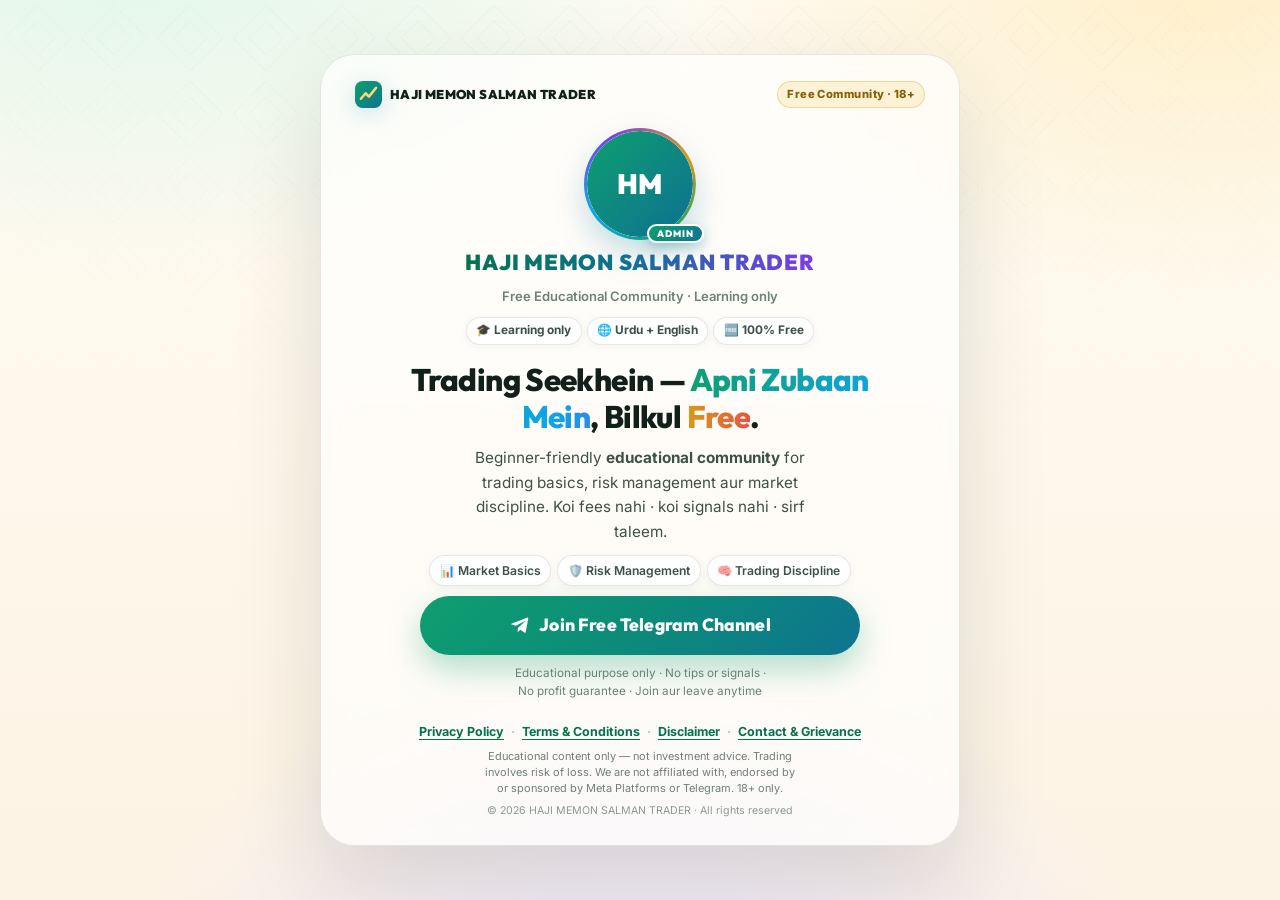
==== commit e19a0cc4: "Apply review decisions: ADMIN tag, global language badge, India-only guidance - Replaced fake verifi" ====
--- a/index.html
+++ b/index.html
@@ -14,6 +14,12 @@
 <meta property="og:description" content="Free educational community. Learn trading basics, risk management and discipline in English &amp; Urdu. No fees, no tips, no profit guarantees." />
 <meta property="og:site_name" content="HAJI MEMON SALMAN TRADER" />
 <meta name="twitter:card" content="summary_large_image" />
+
+<!-- 🖼️ META AD LINK-PREVIEW IMAGE -->
+<!-- Hosting ke baad apni image ka full link neeche daalein (warna preview blank aayega): -->
+<!-- <meta property="og:image" content="https://i.ibb.co/xxxxxxx/memon-bhai.jpg" /> -->
+<!-- <meta property="og:url" content="https://aapkadomain.com/" /> -->
+<!-- <link rel="canonical" href="https://aapkadomain.com/" /> -->
 
 <link rel="icon" href="data:image/svg+xml,%3Csvg xmlns='http://www.w3.org/2000/svg' viewBox='0 0 64 64'%3E%3Crect width='64' height='64' rx='16' fill='%230E9F6E'/%3E%3Cpath d='M16 40l10-12 8 8 14-18' stroke='%23FFD86B' stroke-width='6' fill='none' stroke-linecap='round' stroke-linejoin='round'/%3E%3C/svg%3E" />
 <link rel="preconnect" href="https://fonts.googleapis.com" />
@@ -134,11 +140,13 @@
 }
 .ring.has-photo .mono{display:none}
 .verified{
-  position:absolute;right:-1px;bottom:1px;
-  width:clamp(20px,3.3vh,28px);aspect-ratio:1;border-radius:50%;
-  background:linear-gradient(135deg,#0EA5E9,#0E9F6E);color:#fff;
-  display:grid;place-items:center;font-size:.6rem;font-weight:900;
-  border:2.5px solid #fff;box-shadow:0 4px 12px rgba(14,116,144,.35);
+  position:absolute;right:-8px;bottom:-3px;
+  border-radius:999px;padding:3px 8px;
+  background:linear-gradient(135deg,#0E9F6E,#0E7490);color:#fff;
+  font-family:var(--font-h);font-size:clamp(.5rem,1.05vh,.6rem);
+  font-weight:900;letter-spacing:.1em;line-height:1;
+  border:2px solid #fff;box-shadow:0 5px 14px rgba(14,116,144,.35);
+  white-space:nowrap;
 }
 .brandname{
   font-family:var(--font-h);font-weight:900;letter-spacing:.035em;text-transform:uppercase;
@@ -337,7 +345,7 @@
           <span class="mono" id="mono" aria-hidden="true">HM</span>
         </div>
       </div>
-      <span class="verified" title="Verified community">✓</span>
+      <span class="verified" title="Community administrator">ADMIN</span>
     </div>
 
     <p class="brandname" data-cfg="channelName">HAJI MEMON SALMAN TRADER</p>
@@ -345,7 +353,7 @@
 
     <div class="badges">
       <span class="badge">🎓 Learning only</span>
-      <span class="badge">🇵🇰 Urdu + English</span>
+      <span class="badge">🌐 Urdu + English</span>
       <span class="badge">🆓 100% Free</span>
     </div>
 
@@ -399,89 +407,93 @@
       <button class="x" type="button" data-close aria-label="Close privacy policy">✕</button>
     </div>
     <div class="modal-body">
-      <div class="modal-note"><b>Short version:</b> We collect only what you voluntarily share, we use it only to send free educational updates, we never sell your data, and you can ask us to delete it anytime.</div>
+      <div class="modal-note"><b>In short:</b> we collect only what you choose to share, we use it solely to send you free educational updates, we never sell your personal data, and you may ask us to erase it at any time.</div>
 
       <h4>1. Who we are</h4>
-      <p>This website and the free Telegram community operated under the name <b data-cfg="channelName">HAJI MEMON SALMAN TRADER</b> ("we", "us") provide <b>free educational content</b> about trading basics, risk management and market discipline. We are not a broker, exchange, investment adviser or financial institution.</p>
-
-      <h4>2. Information you give us</h4>
-      <ul>
-        <li>Your name, email address, phone or WhatsApp number — when you submit a form or a Meta (Facebook/Instagram) lead form.</li>
-        <li>Your message or question to us.</li>
-        <li>Optional preferences you share, such as language (English / Roman Urdu) or experience level.</li>
-      </ul>
-
-      <h4>3. Information collected automatically</h4>
-      <ul>
-        <li>Device and browser details, operating system, language, and approximate location (country or city level).</li>
-        <li>Usage data such as pages viewed, referring link and button clicks (for example, whether the "Join Free" button was clicked).</li>
-        <li>Technical logs including IP address, recorded by our hosting provider for security and spam prevention.</li>
+      <p>This website, together with the free Telegram community operated under the name <b data-cfg="channelName">HAJI MEMON SALMAN TRADER</b> (&ldquo;we&rdquo;, &ldquo;us&rdquo;, &ldquo;our&rdquo;), provides <b>free educational content</b> concerning trading basics, risk management and market discipline. We are not a broker, exchange, investment adviser, financial institution or licensed firm of any kind.</p>
+      <p>Where UK or EU data protection law applies, we act as the <b>data controller</b> in respect of your personal data.</p>
+
+      <h4>2. Personal data you give us</h4>
+      <ul>
+        <li>Your name, email address and telephone or WhatsApp number &mdash; where you complete a form on this page or a Meta (Facebook/Instagram) lead form.</li>
+        <li>Your message or enquiry to us.</li>
+        <li>Preferences you choose to share, such as your preferred language (English or Roman Urdu) or your level of experience.</li>
+      </ul>
+
+      <h4>3. Personal data collected automatically</h4>
+      <ul>
+        <li>Device and browser details, operating system, language and approximate location (country or city level only).</li>
+        <li>Usage data, such as pages viewed, the referring link and button clicks &mdash; for example, whether the &ldquo;Join Free&rdquo; button was pressed.</li>
+        <li>Technical logs, including your IP address, recorded by our hosting provider for security and spam prevention purposes.</li>
       </ul>
 
       <h4>4. What we never ask for</h4>
-      <p>We never ask for and strongly advise you never to share: bank account or card details, CNIC/ID documents, brokerage passwords, wallet recovery phrases, OTP codes, or any payment. Our community is <b>free</b> — nobody is authorised to request money on our behalf.</p>
-
-      <h4>5. How we use your information</h4>
-      <ul>
-        <li>To send free educational updates and community announcements (only if you opted in).</li>
-        <li>To answer your questions and provide learning support.</li>
-        <li>To understand which content is useful and improve this page.</li>
-        <li>To measure advertising performance in an aggregated way.</li>
+      <p>We never ask for, and strongly advise you never to share: bank account or card details, national identity documents, brokerage passwords, wallet recovery phrases, one-time passcodes (OTPs) or any payment whatsoever. Our community is provided <b>free of charge</b>, and no person is authorised to request money on our behalf.</p>
+
+      <h4>5. How we use your personal data</h4>
+      <ul>
+        <li>To send you free educational updates and community announcements, but only where you have opted in.</li>
+        <li>To answer your enquiries and to provide learning support.</li>
+        <li>To understand which content is useful, so that we may improve this page and our lessons.</li>
+        <li>To measure the performance of our advertising in an aggregated, privacy-respecting manner.</li>
         <li>To keep the community safe from spam, fraud and impersonation.</li>
-        <li>To comply with applicable law.</li>
-      </ul>
-      <p><b>We do not sell, rent or trade your personal information to anyone.</b></p>
-
-      <h4>6. Legal basis</h4>
-      <p>Where required by law, we process data based on: your <b>consent</b> (forms, updates, cookies); our <b>legitimate interests</b> (keeping the site secure, functional and spam-free); and <b>legal obligations</b>.</p>
-
-      <h4>7. Cookies and tracking</h4>
-      <p>We use essential cookies or local storage to keep the page working, and analytics/measurement tools to count visits and ad clicks. If you arrive from a Meta advertisement, measurement tools may record anonymous events such as a page view or button click. You can block or delete cookies in your browser settings at any time — this does not stop you from joining the free community.</p>
-      <p>To control how Meta uses your data for advertising, visit Meta's Ad Preferences or Privacy Center.</p>
-
-      <h4>8. Meta / Facebook data</h4>
-      <p>If you complete a lead form on Facebook or Instagram, Meta shares the information you entered with us. We use it <b>only</b> to send the free community link and educational updates, never for unrelated marketing, and never sold or rented. This site and community are <b>not part of, endorsed by or affiliated with Meta Platforms, Inc.</b></p>
+        <li>To comply with applicable law and to respond to lawful requests.</li>
+      </ul>
+      <p><b>We do not sell, rent or trade your personal data to anyone.</b></p>
+
+      <h4>6. Lawful basis for processing</h4>
+      <p>Where data protection law requires a lawful basis, we rely upon: <b>your consent</b> (forms, updates and cookies); our <b>legitimate interests</b> (keeping this page secure, functional and free from spam, and improving our educational content); and <b>compliance with our legal obligations</b>.</p>
+
+      <h4>7. Cookies and similar technologies</h4>
+      <p>We use essential cookies or local storage in order to remember your preferences and to keep this page working, together with analytics and measurement technologies that help us to understand how the page is used.</p>
+      <p>Where you arrive from a Meta advertisement, measurement tools may record anonymous events such as a page view or a button click. You may block or delete cookies through your browser settings at any time; doing so will not prevent you from joining the free community.</p>
+      <p>To control how Meta uses your data for advertising purposes, please visit Meta&rsquo;s Ad Preferences and Privacy Center.</p>
+
+      <h4>8. Meta and Facebook lead data</h4>
+      <p>Where you complete a lead form on Facebook or Instagram, Meta shares the information you entered with us. We use it <b>solely</b> to send you the free community link and educational updates. It is never sold, rented or used for unrelated marketing purposes. This page and community are <b>not part of, endorsed by, or affiliated with Meta Platforms, Inc.</b>, and Meta processes data independently under its own policies.</p>
 
       <h4>9. Sharing and disclosure</h4>
       <ul>
-        <li><b>Service providers</b> — trusted hosting, email and analytics providers acting on our instructions under confidentiality obligations.</li>
-        <li><b>Legal requirements</b> — where required by valid legal process or applicable law, or to protect members' safety.</li>
-      </ul>
-      <p>We do not share your data with other members, advertisers or data brokers.</p>
-
-      <h4>10. How long we keep data</h4>
-      <p>Only as long as needed — typically while you remain subscribed, or up to 24 months of inactivity. Server logs are kept briefly for security. After that, data is deleted or anonymised.</p>
+        <li><b>Service providers</b> &mdash; trusted hosting, email and analytics providers who process data on our instructions and under confidentiality obligations.</li>
+        <li><b>Legal requirements</b> &mdash; where we are required to do so by law or by valid legal process, or in order to protect the safety and rights of our members.</li>
+      </ul>
+      <p>We do not share your personal data with other members, advertisers or data brokers.</p>
+
+      <h4>10. How long we keep personal data</h4>
+      <p>We retain personal data only for as long as it is needed. In practice, this means for as long as you remain subscribed to our updates, or for up to 24 months of inactivity. Server logs are retained for a short period for security purposes. Once data is no longer required, it is erased or anonymised.</p>
 
       <h4>11. Your rights</h4>
-      <ul>
-        <li>Access the personal information we hold about you.</li>
-        <li>Correct inaccurate or incomplete information.</li>
-        <li>Delete your information or withdraw consent at any time.</li>
-        <li>Opt out of messages and object to certain processing.</li>
-        <li>Request a portable copy of your data.</li>
-        <li>Complain to your local data protection authority.</li>
-      </ul>
-      <p>Email <a data-cfg-href="mailtoUrl" href="mailto:contact@hajimemonsalmantrader.com"><span data-cfg="contactEmail">contact@hajimemonsalmantrader.com</span></a> to exercise any right. We reply within 30 days and never charge a fee.</p>
+      <p>Subject to applicable law, you have the right to:</p>
+      <ul>
+        <li>access the personal data we hold about you;</li>
+        <li>request rectification of inaccurate or incomplete data;</li>
+        <li>request erasure of your data, or withdraw your consent;</li>
+        <li>object to, or request restriction of, certain processing;</li>
+        <li>opt out of marketing messages at any time;</li>
+        <li>request a portable copy of your data;</li>
+        <li>lodge a complaint with your local supervisory authority &mdash; in the United Kingdom, the Information Commissioner&rsquo;s Office (ICO).</li>
+      </ul>
+      <p>To exercise any of these rights, please email <a data-cfg-href="mailtoUrl" href="mailto:contact@hajimemonsalmantrader.com"><span data-cfg="contactEmail">contact@hajimemonsalmantrader.com</span></a> . We will respond within one month, and we will never charge a fee for doing so.</p>
 
       <h4>12. Security</h4>
-      <p>We use reasonable technical and organisational safeguards, including HTTPS encryption, restricted access and minimal collection. No method of internet transmission or storage is 100% secure, so we cannot promise absolute security. Please never share passwords or OTP codes with anyone.</p>
-
-      <h4>13. Children's privacy</h4>
-      <p>This page and community are intended for people aged <b>18 and older</b> and are not directed to children. We do not knowingly collect data from children. If you believe a child has provided us information, contact us and we will delete it promptly.</p>
+      <p>We apply appropriate technical and organisational measures, including HTTPS encryption, restricted access to personal data and data minimisation. Nevertheless, no method of transmission or storage over the internet is completely secure, and we cannot guarantee absolute security. Please assist us by never sharing passwords or one-time passcodes with anyone.</p>
+
+      <h4>13. Children&rsquo;s privacy</h4>
+      <p>This page and community are intended for persons aged <b>18 and over</b>, and are not directed at children. We do not knowingly collect personal data from children. If you believe that a child has provided us with personal data, please contact us and we will erase it promptly.</p>
 
       <h4>14. International transfers</h4>
-      <p>Our providers may store data on servers in other countries, using appropriate safeguards such as standard contractual clauses and provider security commitments.</p>
-
-      <h4>15. Third-party links</h4>
-      <p>We link to third-party platforms such as Telegram. We do not control them and are not responsible for their privacy practices. We are not affiliated with, endorsed by or sponsored by Telegram Inc.</p>
+      <p>Our service providers may store personal data on servers located in other countries. Where this occurs, we rely upon appropriate safeguards, such as standard contractual clauses and our providers&rsquo; own security and compliance commitments.</p>
+
+      <h4>15. Third-party links and platforms</h4>
+      <p>This page links to third-party platforms, including Telegram. We do not control those platforms and are not responsible for their privacy practices. We are not affiliated with, endorsed by or sponsored by Telegram Inc. We encourage you to read their privacy policies.</p>
 
       <h4>16. Changes to this policy</h4>
-      <p>We may update this policy from time to time. Changes appear here with a new "Last updated" date. Continued use of the page means you accept the revised policy.</p>
-
-      <h4>17. Contact and grievance officer</h4>
-      <p>Data Contact / Grievance Officer — <span data-cfg="channelName">HAJI MEMON SALMAN TRADER</span><br />
+      <p>We may amend this policy from time to time. Any amendment will be published on this page together with a new &ldquo;Last updated&rdquo; date. Your continued use of the page following publication constitutes acceptance of the amended policy.</p>
+
+      <h4>17. Contact and complaints</h4>
+      <p>Data Protection Contact / Grievance Officer &mdash; <span data-cfg="channelName">HAJI MEMON SALMAN TRADER</span><br />
       Email: <a data-cfg-href="mailtoUrl" href="mailto:contact@hajimemonsalmantrader.com"><span data-cfg="contactEmail">contact@hajimemonsalmantrader.com</span></a><br />
-      We aim to acknowledge every privacy request within 48 hours and resolve within 30 days.</p>
+      We aim to acknowledge every enquiry within 48 hours and to resolve it within one month.</p>
     </div>
     <div class="modal-foot">
       <button class="mbtn" type="button" data-close>Close</button>
@@ -499,76 +511,88 @@
       <button class="x" type="button" data-close aria-label="Close terms and conditions">✕</button>
     </div>
     <div class="modal-body">
-      <div class="modal-note">This is a <b>free educational community</b>. We teach; we do not give investment advice, trading signals or profit guarantees. Members must be <b>18+</b> and never send money to anyone claiming to represent us.</div>
-
-      <h4>1. Agreement</h4>
-      <p>By using this website, submitting a form, or joining our free Telegram community operated under the name <b data-cfg="channelName">HAJI MEMON SALMAN TRADER</b> ("we", "us"), you agree to these Terms. If you do not agree, please do not use the page or the community.</p>
+      <div class="modal-note">This is a <b>free educational community</b>. We teach; we do not provide investment advice, trading signals or profit guarantees. Members must be <b>18 or over</b> and must never send money to any person claiming to represent us.</div>
+
+      <h4>1. Agreement to these Terms</h4>
+      <p>By using this website, submitting a form, or joining our free Telegram community operated under the name <b data-cfg="channelName">HAJI MEMON SALMAN TRADER</b> (&ldquo;we&rdquo;, &ldquo;us&rdquo;, &ldquo;our&rdquo;), you agree to be bound by these Terms. If you do not agree with them, please do not use this page or the community.</p>
 
       <h4>2. What we provide</h4>
-      <ul>
-        <li>Free beginner-friendly lessons on trading and market basics.</li>
-        <li>Educational material on risk management, capital protection and market psychology.</li>
-        <li>General explanations of charts, patterns and terminology.</li>
-        <li>Community announcements and occasional question-and-answer discussions.</li>
-      </ul>
-      <p>Content is shared in English and Roman Urdu. Since it is free, we may change or pause any part of it at any time.</p>
+      <p>We provide <b>free educational content only</b>, which may include:</p>
+      <ul>
+        <li>beginner-friendly lessons on trading and market basics;</li>
+        <li>educational material concerning risk management, capital protection and market psychology;</li>
+        <li>general explanations of charts, patterns and terminology;</li>
+        <li>community announcements and occasional question-and-answer discussions.</li>
+      </ul>
+      <p>Content is shared in English and Roman Urdu. As it is provided free of charge, we may alter, suspend or withdraw any part of it at any time without notice.</p>
 
       <h4>3. Eligibility (18+)</h4>
-      <p>You must be at least <b>18 years old</b>, legally able to enter into an agreement, and not barred by the laws applicable to you. This community is not intended for children.</p>
+      <p>You must be at least <b>18 years of age</b>, must be legally capable of entering into a binding agreement, and must not be prohibited by the laws applicable to you from receiving such content. This community is not intended for children, and we do not knowingly permit minors to participate.</p>
 
       <h4>4. No financial or investment advice</h4>
-      <p>All content is provided for <b>general information, learning and education only</b>. Nothing we share is investment, financial, trading, tax or legal advice, a recommendation, or an offer to buy or sell any security, currency, commodity, token or derivative.</p>
-      <ul>
-        <li>We do not provide buy/sell signals, trade calls or portfolio management.</li>
-        <li>We do not promise or guarantee any profit, income or result.</li>
-        <li>We are not your adviser, and we do not know your financial situation.</li>
-        <li>We do not issue religious rulings. For religious questions, consult a qualified scholar.</li>
-      </ul>
-      <p>Every decision you take based on what you learn is <b>your own responsibility</b>. You may lose money.</p>
-
-      <h4>5. Free community — no payments</h4>
-      <ul>
-        <li>Membership and all content are <b>free</b>. No membership fee, course fee, signal fee, subscription or hidden charge.</li>
-        <li>We will <b>never</b> ask for payments, bank or card details, OTP codes, passwords or wallet recovery phrases. Anyone asking for these is <b>not</b> us.</li>
-        <li>If someone claims to represent us and demands money or logins, stop, do not pay, and report it to us.</li>
+      <p>All content is provided for <b>general information, learning and education only</b>. Nothing we share constitutes investment, financial, trading, tax or legal advice; a recommendation, endorsement or solicitation to buy or sell any security, currency, commodity, token or derivative; a personalised recommendation; a signal, call or tip; or an offer of any service requiring a licence.</p>
+      <ul>
+        <li>We do not provide buy or sell signals, trading calls or portfolio management.</li>
+        <li>We make no promise and give no guarantee of any profit, income or result.</li>
+        <li>We do not know your financial circumstances, and we are not your adviser or fiduciary.</li>
+        <li>We do not issue religious rulings. For any religious question, please consult a qualified scholar.</li>
+      </ul>
+      <p>Every decision you take in reliance upon what you learn is <b>your own responsibility</b>. You may lose money.</p>
+
+      <h4>5. Free community &mdash; no payments</h4>
+      <ul>
+        <li>Membership and all content are provided <b>free of charge</b>. There is no membership fee, course fee, signal fee, subscription or hidden charge.</li>
+        <li>We will <b>never</b> request payment, bank or card details, one-time passcodes, passwords or wallet recovery phrases. Any person who does so is <b>not</b> us.</li>
+        <li>Where any person claims to represent us and demands money or login details, please stop, do not pay, and report it to us immediately.</li>
       </ul>
 
       <h4>6. Acceptable use</h4>
-      <p>You agree not to post or send spam, ads, referral links or chain messages; solicit money or personal data from other members; impersonate us or anyone else; promote gambling, betting, casinos, lotteries, fraudulent loan apps or any illegal activity; harass, threaten, abuse or discriminate against any person; post hateful or obscene content; infringe anyone's rights; attempt to hack, scrape or disrupt the page or community; or give false information.</p>
+      <p>When using this page or the community, you agree <b>not</b> to: post or send spam, advertisements, promotional or referral links, or chain messages; solicit money, investments or personal data from other members; impersonate us, our administrators or any other person; promote gambling or betting, lotteries, fraudulent loan applications or any unlawful, deceptive or harmful activity; harass, threaten, abuse, defame or discriminate against any person; publish hateful or obscene material; infringe the intellectual property, privacy or other rights of any person; attempt to hack, scrape, overload or disrupt this page or the community; or provide false or misleading information.</p>
 
       <h4>7. Community rules and moderation</h4>
-      <p>We aim to keep a respectful, family-friendly and scam-free environment. We may remove any post or message that breaches these Terms, warn or remove members, and report suspected fraud to the relevant platform or authorities. Participation is a privilege, not a right.</p>
+      <p>We aim to maintain a respectful, family-friendly and scam-free environment. In order to protect members, we may remove any post or message that breaches these Terms, warn or remove members, and report suspected fraud to the relevant platform or authority. Participation is a privilege and not a right, and our moderation decisions are final &mdash; although you are always welcome to contact us and put your side of the matter.</p>
 
       <h4>8. Intellectual property</h4>
-      <p>Our name, branding, layout and written educational material belong to us or are used with permission. You may read, print and share our educational posts for <b>personal, non-commercial learning</b>, keeping our name attached. You may not copy, resell, re-brand or republish our content as your own, or use it to sell any course, signal service or product.</p>
+      <p>Our name, branding, layout and written educational material belong to us or are used with permission, and are protected by applicable intellectual property law. You may read, print and share our educational posts for <b>personal, non-commercial learning</b>, provided that our name and this notice remain attached. You may not copy, resell, rebrand, redistribute or republish our content as your own, or use it to promote or sell any course, signal service or product.</p>
 
       <h4>9. Content you submit</h4>
-      <p>You are responsible for anything you post or send, and you confirm you have the right to share it. By sending us a question, you allow us to answer it publicly in a general educational way. Please do not post personal, financial or family private information about yourself or others.</p>
+      <p>You are responsible for anything you post, send or submit, and you confirm that you own it or have permission to share it, and that it infringes no person&rsquo;s rights. By sending us a question, you grant us permission to answer it publicly in a general, educational manner. Please do not post personal, financial or family information concerning yourself or others.</p>
 
       <h4>10. Third-party platforms</h4>
-      <p>Our community is hosted on <b>Telegram</b> and we may advertise through <b>Meta</b> (Facebook/Instagram). Their own terms and policies apply to your use of those platforms. <b>We are not affiliated with, sponsored by, endorsed by or administered by Meta Platforms, Inc., Telegram Inc., or any broker or exchange.</b></p>
+      <p>Our community is hosted on <b>Telegram</b>, and we may advertise through <b>Meta</b> (Facebook/Instagram). The terms and policies of those platforms apply to your use of them. <b>We are not affiliated with, sponsored by, endorsed by or administered by Meta Platforms, Inc., Telegram Inc., or any broker or exchange.</b></p>
 
       <h4>11. Disclaimer of warranties</h4>
-      <p>The page and community are provided <b>"as is"</b> and <b>"as available"</b>, without warranties of any kind. To the maximum extent permitted by law, we disclaim all implied warranties, including merchantability, fitness for a particular purpose, accuracy and non-infringement. We do not warrant uninterrupted, error-free or secure operation.</p>
+      <p>This page and the community are provided on an <b>&ldquo;as is&rdquo;</b> and <b>&ldquo;as available&rdquo;</b> basis. To the fullest extent permitted by law, we exclude all warranties, conditions and terms, whether express or implied, including any implied terms as to satisfactory quality, fitness for a particular purpose, accuracy or non-infringement. We do not warrant that the page will be uninterrupted, error-free or secure, or that any content is complete, accurate or up to date.</p>
 
       <h4>12. Limitation of liability</h4>
-      <p>To the maximum extent permitted by law, we and our admins and volunteers are not liable for any indirect, incidental, special, consequential or punitive damages, or for any trading losses, lost profits, lost data or missed opportunity arising from your use of the page or community, any financial decision you make, the conduct of any third party or impostor, or unauthorised access to your transmissions. Because the community is provided <b>free of charge</b>, our total aggregate liability for any claim shall not exceed <b>zero</b> — the amount you have paid us, which is nothing.</p>
-
-      <h4>13. Indemnification</h4>
-      <p>You agree to indemnify and hold harmless us and our admins and volunteers from any claims, damages, losses and costs arising from your breach of these Terms, your misuse of the page or community, your content, or your violation of any law or third-party right.</p>
+      <p>To the fullest extent permitted by law, we, our administrators and our volunteers shall <b>not</b> be liable for any indirect, incidental, special, consequential or punitive loss or damage, nor for any trading losses, loss of profit, loss of data or loss of opportunity, arising out of or in connection with:</p>
+      <ul>
+        <li>your use of, or inability to use, this page or the community;</li>
+        <li>any trading, investment or financial decision you take, including any loss you incur;</li>
+        <li>the conduct of any third party or impostor, whether online or offline;</li>
+        <li>any unauthorised access to, or alteration of, your transmissions or content.</li>
+      </ul>
+      <p>As the community is provided <b>free of charge</b>, our total aggregate liability to you in respect of any claim shall not exceed <b>zero</b> &mdash; being the amount you have paid to us. Nothing in these Terms excludes or limits our liability for death or personal injury caused by our negligence, for fraud or fraudulent misrepresentation, or for any other liability which cannot lawfully be excluded or limited.</p>
+
+      <h4>13. Indemnity</h4>
+      <p>You agree to indemnify and hold harmless us, our administrators and our volunteers against any claims, damages, liabilities, losses and costs (including reasonable legal fees) arising from your breach of these Terms, your misuse of this page or the community, your content, or your breach of any law or third-party right.</p>
 
       <h4>14. Leaving and termination</h4>
-      <p>You may leave the community at any time by tapping "Leave Channel" in Telegram — no reason needed, no fee. We may suspend or remove access if these Terms are breached, or to protect members' safety.</p>
-
-      <h4>15. Governing law</h4>
-      <p>These Terms are governed by the laws applicable at our place of operation. Please contact us first so we can try to resolve any dispute amicably in good faith, before approaching the competent courts.</p>
-
-      <h4>16. Changes</h4>
-      <p>We may update these Terms. The revised version appears here with a new "Last updated" date. Continued use of the page or community means you accept the revised Terms.</p>
+      <ul>
+        <li>You may leave the community at any time by selecting &ldquo;Leave Channel&rdquo; in Telegram. No reason is required, and no fee is payable.</li>
+        <li>We may suspend or remove access where these Terms are breached, or in order to protect the safety and security of our members.</li>
+        <li>You may also ask us to erase your personal data &mdash; please see our Privacy Policy.</li>
+      </ul>
+
+      <h4>15. Governing law and jurisdiction</h4>
+      <p>These Terms, and any dispute or claim arising out of or in connection with them, shall be governed by the laws of the jurisdiction in which we operate. Please contact us first, so that we may attempt to resolve any dispute amicably and in good faith before either party commences proceedings. Nothing in this clause affects any mandatory rights you may have under the consumer law of your country of residence.</p>
+
+      <h4>16. Changes to these Terms</h4>
+      <p>We may amend these Terms from time to time. Any amendment will be published on this page together with a new &ldquo;Last updated&rdquo; date, and material changes will be highlighted. Your continued use of the page or community following publication constitutes acceptance of the amended Terms. If you do not agree with them, please stop using the page and leave the community.</p>
 
       <h4>17. Contact</h4>
-      <p>Questions about these Terms: <a data-cfg-href="mailtoUrl" href="mailto:contact@hajimemonsalmantrader.com"><span data-cfg="contactEmail">contact@hajimemonsalmantrader.com</span></a></p>
-      <p>By joining our Telegram community you confirm you are <b>18 or older</b>, you understand this is an <b>educational community</b>, and you accept that <b>trading involves risk and no profit is guaranteed</b>.</p>
+      <p>For any question concerning these Terms, please contact: <a data-cfg-href="mailtoUrl" href="mailto:contact@hajimemonsalmantrader.com"><span data-cfg="contactEmail">contact@hajimemonsalmantrader.com</span></a></p>
+      <p>By joining our Telegram community, you confirm that you are <b>18 or over</b>, that you understand this to be an <b>educational community</b>, and that you accept that <b>trading involves risk and that no profit is guaranteed</b>.</p>
     </div>
     <div class="modal-foot">
       <button class="mbtn" type="button" data-close>Close</button>
@@ -586,47 +610,49 @@
       <button class="x" type="button" data-close aria-label="Close disclaimer">✕</button>
     </div>
     <div class="modal-body">
-      <div class="modal-note warn"><b>Read this first:</b> everything we share is for <b>learning and education only</b>. It is not investment advice. We do not give buy/sell signals and we do not guarantee any profit. Trading carries a real risk of losing money.</div>
+      <div class="modal-note warn"><b>Please read this first:</b> everything we share is provided for <b>learning and education only</b>. It is not investment advice. We do not provide buy or sell signals, and we do not guarantee any profit. Trading carries a real risk of losing money.</div>
 
       <h4>1. Educational purpose only</h4>
-      <p><b data-cfg="channelName">HAJI MEMON SALMAN TRADER</b> is a <b>free educational community</b> that helps beginners understand general concepts of markets, trading, risk management and discipline. We are a study group — not a broker, exchange, fund, research house, advisory firm or employer. We do not sell courses, subscriptions, software, signals or mentorship packages. Anyone selling these in our name is not us.</p>
+      <p><b data-cfg="channelName">HAJI MEMON SALMAN TRADER</b> is a <b>free educational community</b> that helps beginners to understand general concepts of markets, trading, risk management and discipline. We are a study group &mdash; not a broker, exchange, fund, research house, advisory firm or employer. We do not sell courses, subscriptions, software, signals or mentorship packages, and any person who sells such things in our name is not us.</p>
 
       <h4>2. No investment advice</h4>
-      <p>Nothing on this page, in our Telegram community, or in any message, image or video we publish constitutes investment, financial, trading, tax or legal advice; a recommendation, endorsement or solicitation to buy or sell any financial product; a personalised recommendation based on your circumstances; a signal, call or tip; or an offer of any service requiring a licence. We do not know your financial situation and we are not your adviser.</p>
+      <p>Nothing on this page, in our Telegram community, or in any message, image or video that we publish constitutes investment, financial, trading, tax or legal advice; a recommendation, endorsement or solicitation to buy or sell any financial product; a personalised recommendation based upon your circumstances; a signal, call or tip; or an offer of any service requiring a licence. We do not know your financial circumstances, and we are not your adviser.</p>
 
       <h4>3. Risk warning</h4>
       <ul>
-        <li>You can lose some or all of your capital. With leveraged or derivative products you can lose more than you deposit.</li>
-        <li>Past performance, charts and examples are never a reliable indicator of future results.</li>
-        <li>Markets can move quickly against you due to news, volatility, liquidity gaps or technical failures.</li>
-        <li>Only risk money you can genuinely afford to lose, and never borrow money to trade.</li>
-        <li>"Guaranteed returns" or "risk-free profit" claims are always a warning sign.</li>
-      </ul>
+        <li>You may lose some or all of your capital. With leveraged or derivative products, you may lose more than you deposit.</li>
+        <li>Past performance, charts and worked examples are never a reliable indicator of future results.</li>
+        <li>Markets may move against you quickly, owing to news, volatility, liquidity gaps or technical failures.</li>
+        <li>Never risk money that you cannot genuinely afford to lose, and never borrow money in order to trade.</li>
+        <li>Claims of &ldquo;guaranteed returns&rdquo; or &ldquo;risk-free profit&rdquo; are always a warning sign.</li>
+      </ul>
+      <p>If trading is affecting your finances, sleep, studies, work or family life, please stop and seek support.</p>
 
       <h4>4. No guarantee of results</h4>
-      <p>We make no promise and give no guarantee of profit, income, accuracy or any specific outcome. Learning about markets improves understanding — it does not remove risk. Anyone who claims otherwise is misleading you, and we ask you to report them to us.</p>
+      <p>We make no promise and give no guarantee of profit, income, accuracy or any particular outcome. Learning about markets improves understanding; it does not remove risk. Any person who claims otherwise is misleading you, and we ask you to report them to us.</p>
 
       <h4>5. No affiliation or endorsement</h4>
-      <p>This page and community are <b>not affiliated with, authorised by, endorsed by or sponsored by</b> Meta Platforms, Inc. (Facebook, Instagram, WhatsApp) — we may simply advertise on those platforms; Telegram Inc. — we simply host our free channel there; any broker, exchange, bank or payment processor; or any religious institution or scholar.</p>
+      <p>This page and community are <b>not affiliated with, authorised by, endorsed by or sponsored by</b>: Meta Platforms, Inc. (Facebook, Instagram, WhatsApp) &mdash; we may simply advertise upon those platforms; Telegram Inc. &mdash; we simply host our free channel there; any broker, exchange, bank, prop firm or payment processor; or any religious institution, mosque or scholar. All trademarks belong to their respective owners and are referred to for identification purposes only.</p>
 
       <h4>6. Third-party content</h4>
-      <p>We may link to free public resources or mention third-party platforms. We do not control them and are not responsible for their content, accuracy, security, terms or practices. A link is not an endorsement.</p>
+      <p>We may share links to free, publicly available resources, or mention third-party platforms for learning purposes. We do not control those websites and are not responsible for their content, accuracy, security, terms, prices or practices. A link is <b>not</b> an endorsement, and we encourage you to verify information from official sources.</p>
 
       <h4>7. Testimonials and examples</h4>
-      <p>If a member comment or chart example is ever shown, it is illustrative only. It is not a typical outcome and not a promise that you will achieve any result. Charts and historical examples are teaching tools, not forecasts.</p>
+      <p>Where a member&rsquo;s comment or a chart example is shown, it is illustrative only. It does not represent a typical outcome, and it is not a promise that you will achieve a similar or any result. Charts, back-tests and historical examples are teaching tools, not forecasts.</p>
 
       <h4>8. Your responsibility</h4>
-      <p>You are solely responsible for your own decisions, trades and their outcomes; for verifying any information before relying on it; and for complying with the laws and tax rules that apply to you. We are not responsible for losses caused by your use of our educational content, or by the actions of any third party or impostor.</p>
+      <p>You are solely responsible for your own decisions, trades and their outcomes; for verifying any information before relying upon it; and for complying with the laws and tax rules applicable to you. We are not responsible for losses caused by your use of our educational content, or by the actions of any third party or impostor.</p>
 
       <h4>9. Religious note</h4>
-      <p>Our content is written with Muslim learners in mind, in a respectful and ethical manner, and we do not promote gambling, betting, casinos, lotteries, interest-based lending or deceptive financial schemes. However, <b>we do not issue fatwas or religious rulings</b> and we do not declare any specific market product halal or haram. Interpretations differ between scholars. For any religious question, please consult a qualified scholar you trust.</p>
+      <p>Our content is prepared with Muslim learners in mind and is written in a respectful and ethical manner. <b>Everyone is welcome here, whatever their background or beliefs.</b> We do not promote gambling or betting, lotteries, interest-based lending or deceptive financial schemes.</p>
+      <p>However, <b>we do not issue religious rulings or fatwas</b>, and we do not declare any particular market product to be halal or haram. Interpretations differ between scholars and schools of thought. For any religious question concerning a financial matter, please consult a qualified scholar whom you trust. Our role is educational only.</p>
 
       <h4>10. Age restriction</h4>
-      <p>This page and community are intended for adults aged <b>18 or older</b> and are not designed for children. Parents and guardians are requested to supervise internet use at home.</p>
+      <p>This page and community are intended for adults aged <b>18 or over</b>, and are not designed for children. Parents and guardians are requested to supervise internet use within the home.</p>
 
       <h4>11. Contact</h4>
-      <p>Found something misleading, or something claiming to be us? Please report it: <a data-cfg-href="mailtoUrl" href="mailto:contact@hajimemonsalmantrader.com"><span data-cfg="contactEmail">contact@hajimemonsalmantrader.com</span></a></p>
-      <p><b>Bottom line:</b> we teach for free, we tell the truth about risk, and we never promise profits.</p>
+      <p>Have you found something misleading, or something claiming to be us? Please report it, as it helps to protect everyone: <a data-cfg-href="mailtoUrl" href="mailto:contact@hajimemonsalmantrader.com"><span data-cfg="contactEmail">contact@hajimemonsalmantrader.com</span></a></p>
+      <p><b>In summary:</b> we teach for free, we are honest about risk, and we never promise profits. What you do with what you learn is your decision and your responsibility.</p>
     </div>
     <div class="modal-foot">
       <button class="mbtn" type="button" data-close>Close</button>
@@ -647,39 +673,39 @@
       <h4>How can we help?</h4>
       <div class="contact-cards">
         <div class="ccard">
-          <b>📚 Learning questions</b>
-          <p>The best place for learning doubts is the Telegram community — post your question there.</p>
+          <b>📚 Learning enquiries</b>
+          <p>The best place to raise a learning query is the Telegram community &mdash; please post your question there.</p>
         </div>
         <div class="ccard">
-          <b>✉️ General &amp; legal enquiries</b>
+          <b>✉️ General and legal enquiries</b>
           <p class="mono-sm"><a data-cfg-href="mailtoUrl" href="mailto:contact@hajimemonsalmantrader.com"><span data-cfg="contactEmail">contact@hajimemonsalmantrader.com</span></a></p>
         </div>
         <div class="ccard">
-          <b>🔒 Privacy / data requests</b>
-          <p>Ask us to access, correct or delete your data. We reply within 30 days, usually much sooner.</p>
+          <b>🔒 Privacy and data requests</b>
+          <p>Ask us to access, rectify or erase your personal data. We respond within one month, and usually far sooner.</p>
         </div>
         <div class="ccard">
-          <b>🚨 Report impersonation or fraud</b>
-          <p>If anyone demands money, OTP or passwords in our name, report it immediately with screenshots.</p>
+          <b>🚨 Reporting impersonation or fraud</b>
+          <p>If any person demands money, one-time passcodes or passwords in our name, please report it to us immediately, with screenshots where possible.</p>
         </div>
       </div>
 
       <h4>Grievance officer / nodal contact</h4>
       <ul>
-        <li><b>Designation:</b> Community Admin — <span data-cfg="channelName">HAJI MEMON SALMAN TRADER</span></li>
+        <li><b>Designation:</b> Community Administrator &mdash; <span data-cfg="channelName">HAJI MEMON SALMAN TRADER</span></li>
         <li><b>Email:</b> <a data-cfg-href="mailtoUrl" href="mailto:contact@hajimemonsalmantrader.com"><span data-cfg="contactEmail">contact@hajimemonsalmantrader.com</span></a></li>
         <li><b>Acknowledgement:</b> within 48 hours</li>
-        <li><b>Resolution:</b> attempted within 15 days</li>
+        <li><b>Resolution:</b> attempted within 15 working days</li>
       </ul>
 
       <h4>Safety notice</h4>
       <div class="modal-note warn">
-        Our community is <b>100% free</b>. We will never ask you for money, bank details, OTP codes or passwords.
-        Only the Telegram link on this page is official. If in doubt, email us first.
+        Our community is provided <b>free of charge</b>. We will never ask you for money, bank details, one-time passcodes or passwords.
+        Only the Telegram link published on this page is official. If you are unsure, please email us first.
       </div>
 
       <h4>Important</h4>
-      <p>This page is for <b>education only</b>. It is not a part of, or endorsed by, Meta Platforms or Telegram. We do not provide investment advice and no profit is guaranteed. 18+ only.</p>
+      <p>This page is provided for <b>education only</b>. It is neither part of, nor endorsed by, Meta Platforms or Telegram. We do not provide investment advice, and no profit is guaranteed. Intended for persons aged 18 and over.</p>
     </div>
     <div class="modal-foot">
       <button class="mbtn" type="button" data-close>Close</button>
@@ -710,7 +736,13 @@
   metaPixelId:     "",
 
   // 📅 5) Aakhri update ki date (policies mein dikhti hai)
-  updated:         "4 October 2026"
+  updated:         "4 October 2026",
+
+  // 🔗 6) Agar aap privacy-policy.html, terms-conditions.html, disclaimer.html aur
+  //       contact.html bhi upload kar rahe hain, to isko true kar dein — popups ke
+  //       andar "Open full page" link aa jayega (Meta reviewer ke liye useful).
+  //       Sirf index.html upload kar rahe hain? To false hi rakhein.
+  standalonePages: false
 };
 
 (function () {
@@ -786,6 +818,28 @@
 
   /* ---------- 3. Legal modals ---------- */
   var lastFocus = null;
+  var PAGE_OF = {
+    privacy:    "privacy-policy.html",
+    terms:      "terms-conditions.html",
+    disclaimer: "disclaimer.html",
+    contact:    "contact.html"
+  };
+
+  function addStandaloneLinks() {
+    if (!CONFIG.standalonePages) return;
+    Object.keys(PAGE_OF).forEach(function (key) {
+      var m = document.getElementById("modal-" + key);
+      var foot = m && m.querySelector(".modal-foot");
+      if (!foot) return;
+      var a = document.createElement("a");
+      a.className = "mbtn";
+      a.href = PAGE_OF[key];
+      a.target = "_blank";
+      a.rel = "noopener";
+      a.textContent = "Open full page ↗";
+      foot.insertBefore(a, foot.firstChild);
+    });
+  }
 
   function openModal(id) {
     var m = document.getElementById("modal-" + id);
@@ -812,9 +866,17 @@
       });
     });
     document.addEventListener("keydown", function (ev) {
-      if (ev.key !== "Escape") return;
       var open = $$(".modal").filter(function (m) { return !m.hidden; })[0];
-      if (open) closeModal(open);
+      if (!open) return;
+      if (ev.key === "Escape") { closeModal(open); return; }
+      if (ev.key !== "Tab") return;
+      // focus trap — keyboard focus modal ke andar hi rahe
+      var f = $$('a[href], button:not([disabled]), input, select, textarea', open)
+        .filter(function (el) { return el.offsetParent !== null; });
+      if (!f.length) return;
+      var first = f[0], last = f[f.length - 1];
+      if (ev.shiftKey && document.activeElement === first) { ev.preventDefault(); last.focus(); }
+      else if (!ev.shiftKey && document.activeElement === last) { ev.preventDefault(); first.focus(); }
     });
   }
 
@@ -824,6 +886,7 @@
     loadPixel();
     setupLeadTracking();
     setupModals();
+    addStandaloneLinks();
   }
   if (document.readyState === "loading") document.addEventListener("DOMContentLoaded", init);
   else init();
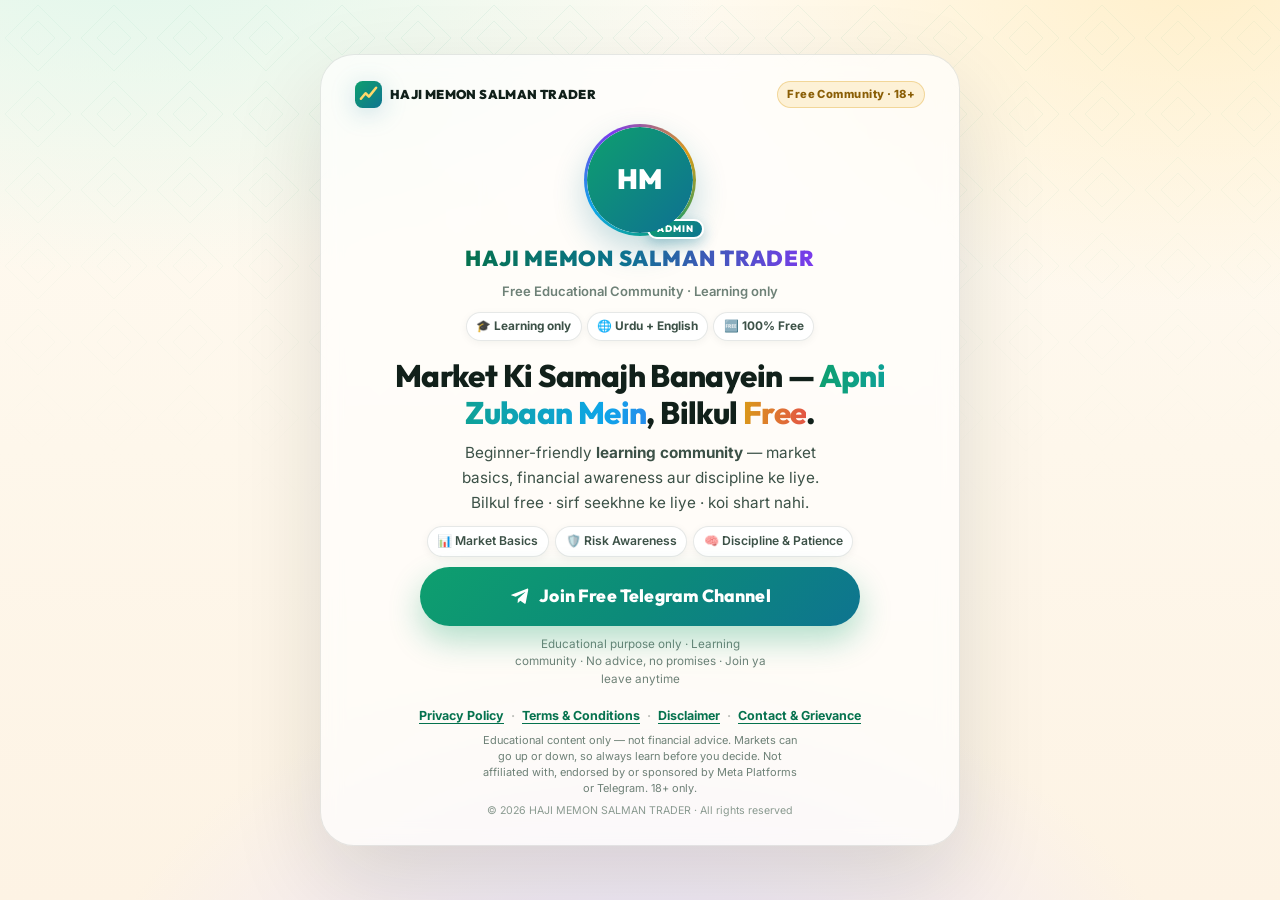
==== commit d15f3eda: "Word-hygiene pass, profile image live, Round 2 Meta audit Visible page copy (zero risky words now): " ====
--- a/index.html
+++ b/index.html
@@ -3,21 +3,22 @@
 <head>
 <meta charset="utf-8" />
 <meta name="viewport" content="width=device-width, initial-scale=1, viewport-fit=cover" />
-<title>HAJI MEMON SALMAN TRADER — Free Telegram Trading Education Community</title>
-<meta name="description" content="Join HAJI MEMON SALMAN TRADER — a 100% free Telegram learning community for trading basics, risk management and market discipline in English &amp; Urdu. Educational purpose only. 18+." />
+<title>HAJI MEMON SALMAN TRADER — Free Telegram Learning &amp; Education Community</title>
+<meta name="description" content="Join HAJI MEMON SALMAN TRADER — a 100% free Telegram learning community for market basics, money awareness and discipline in English &amp; Urdu. Educational purpose only. 18+." />
 <meta name="robots" content="index,follow" />
 <meta name="theme-color" content="#FFFBF2" />
 <meta name="format-detection" content="telephone=no" />
 
 <meta property="og:type" content="website" />
 <meta property="og:title" content="HAJI MEMON SALMAN TRADER — Free Telegram Education Community" />
-<meta property="og:description" content="Free educational community. Learn trading basics, risk management and discipline in English &amp; Urdu. No fees, no tips, no profit guarantees." />
+<meta property="og:description" content="Free educational community — market basics, money awareness and discipline in English &amp; Urdu. No fees, ever. Join free on Telegram." />
 <meta property="og:site_name" content="HAJI MEMON SALMAN TRADER" />
 <meta name="twitter:card" content="summary_large_image" />
 
-<!-- 🖼️ META AD LINK-PREVIEW IMAGE -->
-<!-- Hosting ke baad apni image ka full link neeche daalein (warna preview blank aayega): -->
-<!-- <meta property="og:image" content="https://i.ibb.co/xxxxxxx/memon-bhai.jpg" /> -->
+<!-- 🖼️ META AD LINK-PREVIEW IMAGE (live) -->
+<meta property="og:image" content="https://i.ibb.co/9HZyJ6Tx/Whats-App-Image-2026-10-04-at-11-00-43-PM.jpg" />
+<meta property="og:image:alt" content="HAJI MEMON SALMAN TRADER - free learning community" />
+<!-- Hosting ke baad apna domain daalein (SEO ke liye acha hai): -->
 <!-- <meta property="og:url" content="https://aapkadomain.com/" /> -->
 <!-- <link rel="canonical" href="https://aapkadomain.com/" /> -->
 
@@ -130,15 +131,13 @@
 }
 @keyframes spinhue{to{filter:hue-rotate(360deg)}}
 .ring-inner{position:absolute;inset:3px;border-radius:50%;overflow:hidden;background:#fff}
-.ring img{width:100%;height:100%;object-fit:cover;border-radius:50%;display:none}
-.ring.has-photo img{display:block}
 .mono{
-  position:absolute;inset:0;border-radius:50%;display:grid;place-items:center;
+  position:absolute;inset:0;border-radius:50%;display:grid;place-items:center;z-index:1;
   background:linear-gradient(135deg,#0E9F6E,#0E7490 92%);
   color:#fff;font-family:var(--font-h);font-weight:900;letter-spacing:.02em;
   font-size:clamp(1.2rem,3.1vh,1.85rem);
 }
-.ring.has-photo .mono{display:none}
+.ring img{position:absolute;inset:0;z-index:2;width:100%;height:100%;object-fit:cover;border-radius:50%}
 .verified{
   position:absolute;right:-8px;bottom:-3px;
   border-radius:999px;padding:3px 8px;
@@ -341,7 +340,9 @@
     <div class="avatar-wrap">
       <div class="ring" id="ring">
         <div class="ring-inner">
-          <img id="avatar" alt="HAJI MEMON SALMAN TRADER profile photo" referrerpolicy="no-referrer" decoding="async" />
+          <img id="avatar" src="https://i.ibb.co/9HZyJ6Tx/Whats-App-Image-2026-10-04-at-11-00-43-PM.jpg" alt="HAJI MEMON SALMAN TRADER - community profile"
+               referrerpolicy="no-referrer" decoding="async" fetchpriority="high"
+               onerror="this.style.display='none'" />
           <span class="mono" id="mono" aria-hidden="true">HM</span>
         </div>
       </div>
@@ -358,18 +359,18 @@
     </div>
 
     <h1 class="headline">
-      Trading Seekhein — <span class="grad">Apni Zubaan Mein</span>, Bilkul <span class="grad2">Free</span>.
+      Market Ki Samajh Banayein — <span class="grad">Apni Zubaan Mein</span>, Bilkul <span class="grad2">Free</span>.
     </h1>
 
     <p class="sub">
-      Beginner-friendly <b>educational community</b> for trading basics, risk management aur market discipline.
-      Koi fees nahi · koi signals nahi · sirf taleem.
+      Beginner-friendly <b>learning community</b> — market basics, financial awareness aur discipline ke liye.
+      Bilkul free · sirf seekhne ke liye · koi shart nahi.
     </p>
 
     <div class="chips">
       <span class="chip">📊 Market Basics</span>
-      <span class="chip">🛡️ Risk Management</span>
-      <span class="chip">🧠 Trading Discipline</span>
+      <span class="chip">🛡️ Risk Awareness</span>
+      <span class="chip">🧠 Discipline &amp; Patience</span>
     </div>
 
     <a class="cta" id="joinBtn" href="https://t.me/YourChannelUsername" data-cfg-href="telegramUrl" rel="noopener nofollow" target="_blank">
@@ -378,7 +379,7 @@
     </a>
 
     <p class="fine">
-      Educational purpose only · No tips or signals · No profit guarantee · Join aur leave anytime
+      Educational purpose only · Learning community · No advice, no promises · Join ya leave anytime
     </p>
   </section>
 
@@ -391,8 +392,8 @@
       <button type="button" data-open="contact">Contact &amp; Grievance</button>
     </nav>
     <p class="risk">
-      Educational content only — not investment advice. Trading involves risk of loss. We are not affiliated with,
-      endorsed by or sponsored by Meta Platforms or Telegram. 18+ only.
+      Educational content only — not financial advice. Markets can go up or down, so always learn before you decide.
+      Not affiliated with, endorsed by or sponsored by Meta Platforms or Telegram. 18+ only.
     </p>
     <p class="copy">© <span id="yr">2026</span> <span data-cfg="channelName">HAJI MEMON SALMAN TRADER</span> · All rights reserved</p>
   </footer>
@@ -410,7 +411,7 @@
       <div class="modal-note"><b>In short:</b> we collect only what you choose to share, we use it solely to send you free educational updates, we never sell your personal data, and you may ask us to erase it at any time.</div>
 
       <h4>1. Who we are</h4>
-      <p>This website, together with the free Telegram community operated under the name <b data-cfg="channelName">HAJI MEMON SALMAN TRADER</b> (&ldquo;we&rdquo;, &ldquo;us&rdquo;, &ldquo;our&rdquo;), provides <b>free educational content</b> concerning trading basics, risk management and market discipline. We are not a broker, exchange, investment adviser, financial institution or licensed firm of any kind.</p>
+      <p>This website, together with the free Telegram community operated under the name <b data-cfg="channelName">HAJI MEMON SALMAN TRADER</b> (&ldquo;we&rdquo;, &ldquo;us&rdquo;, &ldquo;our&rdquo;), provides <b>free educational content</b> concerning market basics, financial awareness and discipline. We are not a broker, exchange, investment adviser, financial institution or licensed firm of any kind.</p>
       <p>Where UK or EU data protection law applies, we act as the <b>data controller</b> in respect of your personal data.</p>
 
       <h4>2. Personal data you give us</h4>
@@ -511,7 +512,7 @@
       <button class="x" type="button" data-close aria-label="Close terms and conditions">✕</button>
     </div>
     <div class="modal-body">
-      <div class="modal-note">This is a <b>free educational community</b>. We teach; we do not provide investment advice, trading signals or profit guarantees. Members must be <b>18 or over</b> and must never send money to any person claiming to represent us.</div>
+      <div class="modal-note">This is a <b>free educational community</b>. We teach; we do not provide financial advice, buy or sell recommendations, or performance promises. Members must be <b>18 or over</b> and must never send money to any person claiming to represent us.</div>
 
       <h4>1. Agreement to these Terms</h4>
       <p>By using this website, submitting a form, or joining our free Telegram community operated under the name <b data-cfg="channelName">HAJI MEMON SALMAN TRADER</b> (&ldquo;we&rdquo;, &ldquo;us&rdquo;, &ldquo;our&rdquo;), you agree to be bound by these Terms. If you do not agree with them, please do not use this page or the community.</p>
@@ -519,7 +520,7 @@
       <h4>2. What we provide</h4>
       <p>We provide <b>free educational content only</b>, which may include:</p>
       <ul>
-        <li>beginner-friendly lessons on trading and market basics;</li>
+        <li>beginner-friendly lessons on market basics and terminology;</li>
         <li>educational material concerning risk management, capital protection and market psychology;</li>
         <li>general explanations of charts, patterns and terminology;</li>
         <li>community announcements and occasional question-and-answer discussions.</li>
@@ -529,11 +530,11 @@
       <h4>3. Eligibility (18+)</h4>
       <p>You must be at least <b>18 years of age</b>, must be legally capable of entering into a binding agreement, and must not be prohibited by the laws applicable to you from receiving such content. This community is not intended for children, and we do not knowingly permit minors to participate.</p>
 
-      <h4>4. No financial or investment advice</h4>
-      <p>All content is provided for <b>general information, learning and education only</b>. Nothing we share constitutes investment, financial, trading, tax or legal advice; a recommendation, endorsement or solicitation to buy or sell any security, currency, commodity, token or derivative; a personalised recommendation; a signal, call or tip; or an offer of any service requiring a licence.</p>
-      <ul>
-        <li>We do not provide buy or sell signals, trading calls or portfolio management.</li>
-        <li>We make no promise and give no guarantee of any profit, income or result.</li>
+      <h4>4. No financial advice</h4>
+      <p>All content is provided for <b>general information, learning and education only</b>. Nothing we share constitutes financial, tax or legal advice; a recommendation, endorsement or solicitation to buy or sell any security, currency, commodity, token or derivative; a personalised call or instruction; or an offer of any service requiring a licence.</p>
+      <ul>
+        <li>We do not provide buy or sell recommendations, market calls or portfolio management.</li>
+        <li>We make no promise and give no guarantee of any outcome or result.</li>
         <li>We do not know your financial circumstances, and we are not your adviser or fiduciary.</li>
         <li>We do not issue religious rulings. For any religious question, please consult a qualified scholar.</li>
       </ul>
@@ -541,19 +542,19 @@
 
       <h4>5. Free community &mdash; no payments</h4>
       <ul>
-        <li>Membership and all content are provided <b>free of charge</b>. There is no membership fee, course fee, signal fee, subscription or hidden charge.</li>
+        <li>Membership and all content are provided <b>free of charge</b>. There is no membership fee, course fee, subscription or hidden charge.</li>
         <li>We will <b>never</b> request payment, bank or card details, one-time passcodes, passwords or wallet recovery phrases. Any person who does so is <b>not</b> us.</li>
         <li>Where any person claims to represent us and demands money or login details, please stop, do not pay, and report it to us immediately.</li>
       </ul>
 
       <h4>6. Acceptable use</h4>
-      <p>When using this page or the community, you agree <b>not</b> to: post or send spam, advertisements, promotional or referral links, or chain messages; solicit money, investments or personal data from other members; impersonate us, our administrators or any other person; promote gambling or betting, lotteries, fraudulent loan applications or any unlawful, deceptive or harmful activity; harass, threaten, abuse, defame or discriminate against any person; publish hateful or obscene material; infringe the intellectual property, privacy or other rights of any person; attempt to hack, scrape, overload or disrupt this page or the community; or provide false or misleading information.</p>
+      <p>When using this page or the community, you agree <b>not</b> to: post or send spam, advertisements, promotional or referral links, or chain messages; solicit money, funds or personal data from other members; impersonate us, our administrators or any other person; promote gambling or betting, lotteries, fraudulent loan applications or any unlawful, deceptive or harmful activity; harass, threaten, abuse, defame or discriminate against any person; publish hateful or obscene material; infringe the intellectual property, privacy or other rights of any person; attempt to hack, scrape, overload or disrupt this page or the community; or provide false or misleading information.</p>
 
       <h4>7. Community rules and moderation</h4>
       <p>We aim to maintain a respectful, family-friendly and scam-free environment. In order to protect members, we may remove any post or message that breaches these Terms, warn or remove members, and report suspected fraud to the relevant platform or authority. Participation is a privilege and not a right, and our moderation decisions are final &mdash; although you are always welcome to contact us and put your side of the matter.</p>
 
       <h4>8. Intellectual property</h4>
-      <p>Our name, branding, layout and written educational material belong to us or are used with permission, and are protected by applicable intellectual property law. You may read, print and share our educational posts for <b>personal, non-commercial learning</b>, provided that our name and this notice remain attached. You may not copy, resell, rebrand, redistribute or republish our content as your own, or use it to promote or sell any course, signal service or product.</p>
+      <p>Our name, branding, layout and written educational material belong to us or are used with permission, and are protected by applicable intellectual property law. You may read, print and share our educational posts for <b>personal, non-commercial learning</b>, provided that our name and this notice remain attached. You may not copy, resell, rebrand, redistribute or republish our content as your own, or use it to promote or sell any course or paid service.</p>
 
       <h4>9. Content you submit</h4>
       <p>You are responsible for anything you post, send or submit, and you confirm that you own it or have permission to share it, and that it infringes no person&rsquo;s rights. By sending us a question, you grant us permission to answer it publicly in a general, educational manner. Please do not post personal, financial or family information concerning yourself or others.</p>
@@ -565,10 +566,10 @@
       <p>This page and the community are provided on an <b>&ldquo;as is&rdquo;</b> and <b>&ldquo;as available&rdquo;</b> basis. To the fullest extent permitted by law, we exclude all warranties, conditions and terms, whether express or implied, including any implied terms as to satisfactory quality, fitness for a particular purpose, accuracy or non-infringement. We do not warrant that the page will be uninterrupted, error-free or secure, or that any content is complete, accurate or up to date.</p>
 
       <h4>12. Limitation of liability</h4>
-      <p>To the fullest extent permitted by law, we, our administrators and our volunteers shall <b>not</b> be liable for any indirect, incidental, special, consequential or punitive loss or damage, nor for any trading losses, loss of profit, loss of data or loss of opportunity, arising out of or in connection with:</p>
+      <p>To the fullest extent permitted by law, we, our administrators and our volunteers shall <b>not</b> be liable for any indirect, incidental, special, consequential or punitive loss or damage, nor for any market-related losses, loss of data or loss of opportunity, arising out of or in connection with:</p>
       <ul>
         <li>your use of, or inability to use, this page or the community;</li>
-        <li>any trading, investment or financial decision you take, including any loss you incur;</li>
+        <li>any market, money or financial decision you take, including any loss you incur;</li>
         <li>the conduct of any third party or impostor, whether online or offline;</li>
         <li>any unauthorised access to, or alteration of, your transmissions or content.</li>
       </ul>
@@ -592,7 +593,7 @@
 
       <h4>17. Contact</h4>
       <p>For any question concerning these Terms, please contact: <a data-cfg-href="mailtoUrl" href="mailto:contact@hajimemonsalmantrader.com"><span data-cfg="contactEmail">contact@hajimemonsalmantrader.com</span></a></p>
-      <p>By joining our Telegram community, you confirm that you are <b>18 or over</b>, that you understand this to be an <b>educational community</b>, and that you accept that <b>trading involves risk and that no profit is guaranteed</b>.</p>
+      <p>By joining our Telegram community, you confirm that you are <b>18 or over</b>, that you understand this to be an <b>educational community</b>, and that you accept that <b>markets carry risk and that no outcome is guaranteed</b>.</p>
     </div>
     <div class="modal-foot">
       <button class="mbtn" type="button" data-close>Close</button>
@@ -610,13 +611,13 @@
       <button class="x" type="button" data-close aria-label="Close disclaimer">✕</button>
     </div>
     <div class="modal-body">
-      <div class="modal-note warn"><b>Please read this first:</b> everything we share is provided for <b>learning and education only</b>. It is not investment advice. We do not provide buy or sell signals, and we do not guarantee any profit. Trading carries a real risk of losing money.</div>
+      <div class="modal-note warn"><b>Please read this first:</b> everything we share is provided for <b>learning and education only</b>. It is not financial advice. We do not provide buy or sell recommendations, and we do not guarantee any outcome. Markets carry a real risk of losing money.</div>
 
       <h4>1. Educational purpose only</h4>
-      <p><b data-cfg="channelName">HAJI MEMON SALMAN TRADER</b> is a <b>free educational community</b> that helps beginners to understand general concepts of markets, trading, risk management and discipline. We are a study group &mdash; not a broker, exchange, fund, research house, advisory firm or employer. We do not sell courses, subscriptions, software, signals or mentorship packages, and any person who sells such things in our name is not us.</p>
-
-      <h4>2. No investment advice</h4>
-      <p>Nothing on this page, in our Telegram community, or in any message, image or video that we publish constitutes investment, financial, trading, tax or legal advice; a recommendation, endorsement or solicitation to buy or sell any financial product; a personalised recommendation based upon your circumstances; a signal, call or tip; or an offer of any service requiring a licence. We do not know your financial circumstances, and we are not your adviser.</p>
+      <p><b data-cfg="channelName">HAJI MEMON SALMAN TRADER</b> is a <b>free educational community</b> that helps beginners to understand general concepts of markets, risk awareness and discipline. We are a study group &mdash; not a broker, exchange, fund, research house, advisory firm or employer. We do not sell courses, subscriptions, software, recommendations or mentorship packages, and any person who sells such things in our name is not us.</p>
+
+      <h4>2. No financial advice</h4>
+      <p>Nothing on this page, in our Telegram community, or in any message, image or video that we publish constitutes financial, tax or legal advice; a recommendation, endorsement or solicitation to buy or sell any financial product; a personalised call based upon your circumstances; or an offer of any service requiring a licence. We do not know your financial circumstances, and we are not your adviser.</p>
 
       <h4>3. Risk warning</h4>
       <ul>
@@ -624,12 +625,12 @@
         <li>Past performance, charts and worked examples are never a reliable indicator of future results.</li>
         <li>Markets may move against you quickly, owing to news, volatility, liquidity gaps or technical failures.</li>
         <li>Never risk money that you cannot genuinely afford to lose, and never borrow money in order to trade.</li>
-        <li>Claims of &ldquo;guaranteed returns&rdquo; or &ldquo;risk-free profit&rdquo; are always a warning sign.</li>
-      </ul>
-      <p>If trading is affecting your finances, sleep, studies, work or family life, please stop and seek support.</p>
+        <li>Any person who promises a certain outcome, or tells you there is no risk, is giving you a warning sign.</li>
+      </ul>
+      <p>If markets are affecting your finances, sleep, studies, work or family life, please stop and seek support.</p>
 
       <h4>4. No guarantee of results</h4>
-      <p>We make no promise and give no guarantee of profit, income, accuracy or any particular outcome. Learning about markets improves understanding; it does not remove risk. Any person who claims otherwise is misleading you, and we ask you to report them to us.</p>
+      <p>We make no promise and give no guarantee of accuracy or any particular outcome. Learning about markets improves understanding; it does not remove risk. Any person who claims otherwise is misleading you, and we ask you to report them to us.</p>
 
       <h4>5. No affiliation or endorsement</h4>
       <p>This page and community are <b>not affiliated with, authorised by, endorsed by or sponsored by</b>: Meta Platforms, Inc. (Facebook, Instagram, WhatsApp) &mdash; we may simply advertise upon those platforms; Telegram Inc. &mdash; we simply host our free channel there; any broker, exchange, bank, prop firm or payment processor; or any religious institution, mosque or scholar. All trademarks belong to their respective owners and are referred to for identification purposes only.</p>
@@ -652,7 +653,7 @@
 
       <h4>11. Contact</h4>
       <p>Have you found something misleading, or something claiming to be us? Please report it, as it helps to protect everyone: <a data-cfg-href="mailtoUrl" href="mailto:contact@hajimemonsalmantrader.com"><span data-cfg="contactEmail">contact@hajimemonsalmantrader.com</span></a></p>
-      <p><b>In summary:</b> we teach for free, we are honest about risk, and we never promise profits. What you do with what you learn is your decision and your responsibility.</p>
+      <p><b>In summary:</b> we teach for free, we are honest about risk, and we make no promises at all. What you do with what you learn is your decision and your responsibility.</p>
     </div>
     <div class="modal-foot">
       <button class="mbtn" type="button" data-close>Close</button>
@@ -705,7 +706,7 @@
       </div>
 
       <h4>Important</h4>
-      <p>This page is provided for <b>education only</b>. It is neither part of, nor endorsed by, Meta Platforms or Telegram. We do not provide investment advice, and no profit is guaranteed. Intended for persons aged 18 and over.</p>
+      <p>This page is provided for <b>education only</b>. It is neither part of, nor endorsed by, Meta Platforms or Telegram. We do not provide financial advice, and no outcome is guaranteed. Intended for persons aged 18 and over.</p>
     </div>
     <div class="modal-foot">
       <button class="mbtn" type="button" data-close>Close</button>
@@ -730,7 +731,7 @@
   // 🖼️ 3) Profile image link yahan paste karein (imgbb / GitHub raw link).
   //       Khali chhodein to gradient monogram (HM) dikhega. Example:
   //       "https://i.ibb.co/xxxxxxx/memon-bhai.jpg"
-  profileImageUrl: "",
+  profileImageUrl: "https://i.ibb.co/9HZyJ6Tx/Whats-App-Image-2026-10-04-at-11-00-43-PM.jpg",
 
   // 📊 4) Meta (Facebook) Pixel ID — sirf number, e.g. "1234567890123456" (khali = off)
   metaPixelId:     "",
@@ -781,12 +782,20 @@
 
     var y = $("#yr"); if (y) y.textContent = new Date().getFullYear();
 
-    // profile photo
-    if (CONFIG.profileImageUrl) {
-      var img = $("#avatar"), ring = $("#ring");
-      img.addEventListener("load",  function () { ring.classList.add("has-photo"); });
-      img.addEventListener("error", function () { ring.classList.remove("has-photo"); });
-      img.src = CONFIG.profileImageUrl;
+    // profile photo: HTML mein already laga hua hai; config se badla ho to sync karein
+    var img = $("#avatar");
+    if (img) {
+      if (CONFIG.profileImageUrl && img.getAttribute("src") !== CONFIG.profileImageUrl) {
+        img.style.display = "";
+        img.setAttribute("src", CONFIG.profileImageUrl);
+      }
+      img.addEventListener("error", function () { img.style.display = "none"; });
+    }
+
+    // JSON-LD (structured data) ko bhi config se sync karein
+    var ld = document.querySelector('script[type="application/ld+json"]');
+    if (ld && CONFIG.telegramUrl && !PLACEHOLDER.test(CONFIG.telegramUrl)) {
+      ld.textContent = ld.textContent.replace(/https:\/\/t\.me\/[A-Za-z0-9_]+/g, CONFIG.telegramUrl);
     }
 
     if (PLACEHOLDER.test(CONFIG.telegramUrl)) {
@@ -895,7 +904,7 @@
 
 <script type="application/ld+json">
 {"@context":"https://schema.org","@type":"Organization","name":"HAJI MEMON SALMAN TRADER",
-"description":"Free educational Telegram community for trading basics, risk management and market discipline. Educational purpose only.",
+"description":"Free educational Telegram community for market basics, financial awareness and discipline. Educational purpose only.",
 "sameAs":["https://t.me/YourChannelUsername"],
 "contactPoint":{"@type":"ContactPoint","contactType":"customer support","email":"contact@hajimemonsalmantrader.com","availableLanguage":["English","Urdu","Hindi"]}}
 </script>
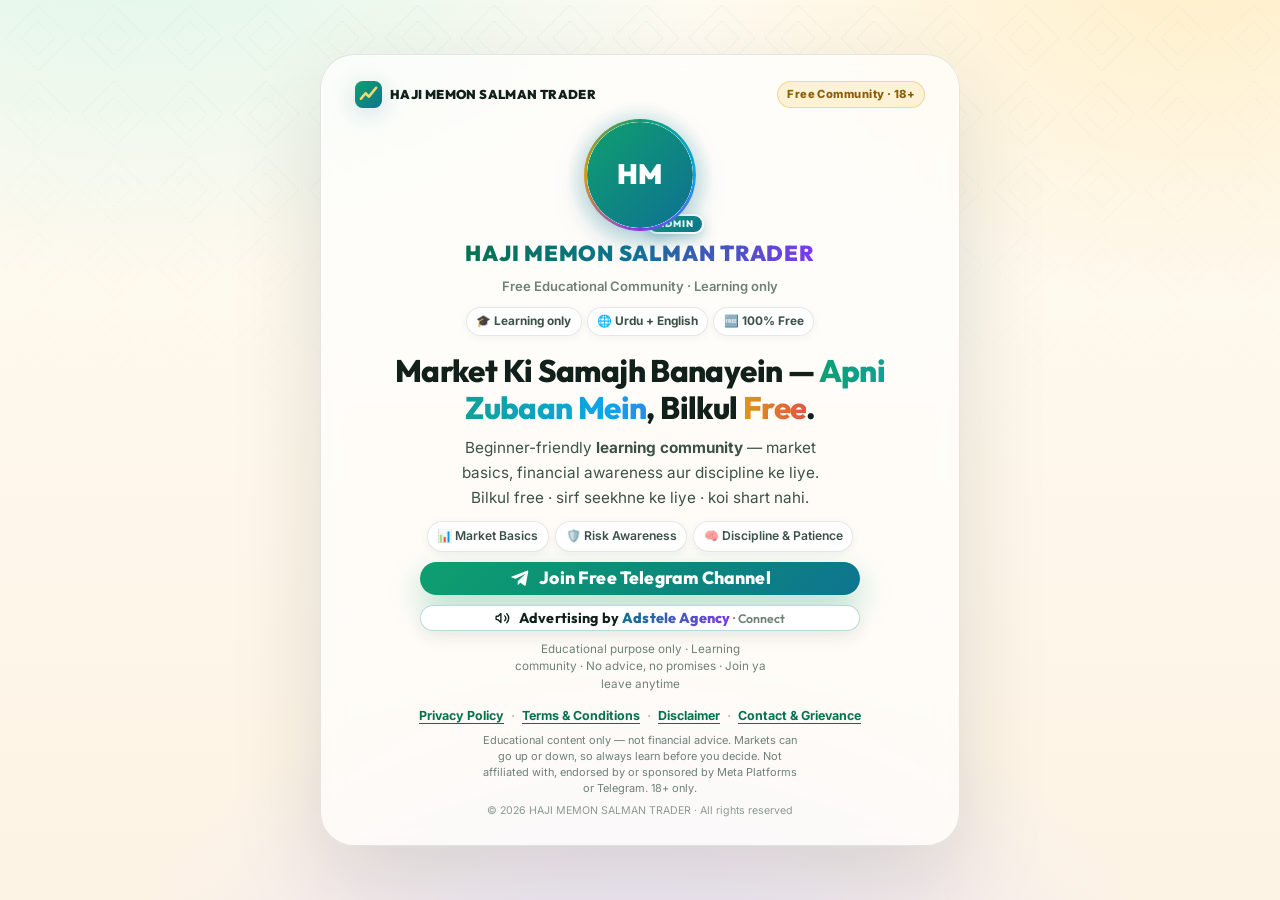
==== commit be77d818: "Fix profile ring hue-shift bug, add Adstele Agency button Profile ring (bug fix): - Root cause: hue-" ====
--- a/index.html
+++ b/index.html
@@ -121,23 +121,66 @@
   text-align:center;gap:clamp(6px,1.1vh,14px);
 }
 
-/* profile photo with gradient ring */
-.avatar-wrap{position:relative;width:clamp(74px,13vh,112px);aspect-ratio:1;flex:0 0 auto}
-.ring{
-  position:absolute;inset:0;border-radius:50%;padding:3px;
-  background:conic-gradient(from 150deg,#0E9F6E,#0EA5E9,#7C3AED,#D99B18,#0E9F6E);
-  box-shadow:0 14px 32px rgba(14,116,144,.24);
-  animation:spinhue 12s linear infinite;
-}
-@keyframes spinhue{to{filter:hue-rotate(360deg)}}
-.ring-inner{position:absolute;inset:3px;border-radius:50%;overflow:hidden;background:#fff}
+/* ---------- Profile photo: rotating gradient border + pulsing glow ----------
+   Zaroori: image par koi filter / hue-rotate NAHI lagta, is liye uske colours
+   hamesha original rehte hain. Sirf border layer alag se ghoomti hai. */
+.avatar-wrap{
+  position:relative;width:clamp(74px,13vh,112px);aspect-ratio:1;flex:0 0 auto;
+  isolation:isolate;
+}
+/* soft outer glow (pulse) */
+.avatar-wrap::before{
+  content:"";position:absolute;inset:-16%;border-radius:50%;z-index:0;
+  background:radial-gradient(circle,rgba(14,159,110,.30) 0%,rgba(14,116,144,.16) 45%,transparent 70%);
+  animation:glowPulse 4.2s ease-in-out infinite;
+  pointer-events:none;
+}
+@keyframes glowPulse{
+  0%,100%{opacity:.55;transform:scale(.96)}
+  50%    {opacity:1;  transform:scale(1.06)}
+}
+/* the gradient ring itself (sirf yeh layer rotate hoti hai) */
+.ring{position:absolute;inset:0;border-radius:50%;z-index:1}
+.ring::before{
+  content:"";position:absolute;inset:0;border-radius:50%;
+  background:conic-gradient(from 0deg,#0E9F6E,#0EA5E9,#7C3AED,#D99B18,#0E9F6E);
+  animation:spinRing 9s linear infinite;
+  box-shadow:0 12px 30px rgba(14,116,144,.26);
+}
+@keyframes spinRing{
+  from{transform:rotate(0deg)}
+  to  {transform:rotate(360deg)}
+}
+/* pulse wave jo bahar ki taraf nikalta hai */
+.ring::after{
+  content:"";position:absolute;inset:0;border-radius:50%;z-index:-1;
+  animation:pulseWave 3s ease-out infinite;
+}
+@keyframes pulseWave{
+  0%  {box-shadow:0 0 0 0 rgba(14,159,110,.45), 0 0 0 0 rgba(14,116,144,.30)}
+  70% {box-shadow:0 0 0 10px rgba(14,159,110,0), 0 0 0 18px rgba(14,116,144,0)}
+  100%{box-shadow:0 0 0 0 rgba(14,159,110,0), 0 0 0 0 rgba(14,116,144,0)}
+}
+/* photo layer — koi filter nahi, is liye colours bilkul asli rahenge */
+.ring-inner{
+  position:absolute;inset:3px;border-radius:50%;overflow:hidden;background:#fff;z-index:2;
+  box-shadow:inset 0 0 0 1.5px rgba(255,255,255,.95);
+}
 .mono{
   position:absolute;inset:0;border-radius:50%;display:grid;place-items:center;z-index:1;
   background:linear-gradient(135deg,#0E9F6E,#0E7490 92%);
   color:#fff;font-family:var(--font-h);font-weight:900;letter-spacing:.02em;
   font-size:clamp(1.2rem,3.1vh,1.85rem);
 }
-.ring img{position:absolute;inset:0;z-index:2;width:100%;height:100%;object-fit:cover;border-radius:50%}
+.ring img{
+  position:absolute;inset:0;z-index:2;width:100%;height:100%;
+  object-fit:cover;object-position:center 26%;border-radius:50%;
+  -webkit-image-rendering:-webkit-optimize-contrast;image-rendering:-webkit-optimize-contrast;
+  transform:translateZ(0);backface-visibility:hidden;
+}
+@media (prefers-reduced-motion:reduce){
+  .ring::before,.ring::after,.avatar-wrap::before{animation:none !important}
+}
 .verified{
   position:absolute;right:-8px;bottom:-3px;
   border-radius:999px;padding:3px 8px;
@@ -211,6 +254,28 @@
   transform:translateX(-130%);
 }
 .cta:hover::after{transform:translateX(130%);transition:transform .85s ease}
+
+/* secondary / agency button */
+.cta-alt{
+  background:#fff;color:var(--ink);
+  font-size:clamp(.76rem,1.62vh,.9rem);font-weight:700;
+  padding:clamp(.52rem,1.35vh,.68rem) 1.1rem;
+  border:1.5px solid rgba(14,116,144,.28);
+  box-shadow:0 6px 18px rgba(17,32,26,.08);
+  gap:.5rem;
+}
+.cta-alt:hover{transform:translateY(-2px);border-color:rgba(124,58,237,.45);box-shadow:0 12px 26px rgba(17,32,26,.12)}
+.cta-alt:hover::after{transform:translateX(130%);transition:transform .85s ease}
+.cta-alt .ico-mega{
+  width:1.15em;height:1.15em;flex:0 0 auto;
+  fill:none;stroke:currentColor;stroke-width:2;stroke-linecap:round;stroke-linejoin:round;
+}
+.cta-alt b{
+  font-family:var(--font-h);font-weight:800;
+  background:linear-gradient(95deg,#0E7490,#7C3AED);
+  -webkit-background-clip:text;background-clip:text;-webkit-text-fill-color:transparent;color:transparent;
+}
+.cta-alt small{font-weight:600;color:var(--muted);font-size:.86em}
 .fine{
   margin:0;color:var(--muted);line-height:1.5;max-width:36ch;
   font-size:clamp(.63rem,1.3vh,.75rem);
@@ -298,13 +363,19 @@
 .mono-sm{font-family:ui-monospace,SFMono-Regular,Menlo,monospace;font-size:.82rem;word-break:break-all}
 
 /* ---------- fit tweaks for short screens ---------- */
-@media (max-height:700px){
+@media (max-height:820px){
   .chips{display:none}
-  .avatar-wrap{width:clamp(68px,14vh,92px)}
-}
-@media (max-height:580px){
+}
+@media (max-height:760px){
   .badges{display:none}
-  .sub{font-size:.78rem}
+  .avatar-wrap{width:clamp(70px,14vh,96px)}
+  .sub{font-size:clamp(.76rem,1.62vh,.92rem)}
+}
+@media (max-height:600px){
+  .fine{font-size:.68rem}
+  h1.headline{font-size:clamp(1rem,2.9vh,1.32rem)}
+  .avatar-wrap{width:clamp(62px,13vh,82px)}
+  .cta-alt{font-size:.76rem}
 }
 @media (max-height:470px){
   .fine{display:none}
@@ -376,6 +447,17 @@
     <a class="cta" id="joinBtn" href="https://t.me/YourChannelUsername" data-cfg-href="telegramUrl" rel="noopener nofollow" target="_blank">
       <svg viewBox="0 0 24 24" aria-hidden="true"><path d="M21.9 4.3 19 19.2c-.2 1-.8 1.2-1.6.8l-4.5-3.3-2.2 2.1c-.2.2-.5.4-.9.4l.3-4.5 8.3-7.5c.4-.3-.1-.5-.6-.2L7.6 12.3l-4.4-1.4c-.9-.3-.9-.9.2-1.3l17-6.6c.8-.3 1.5.2 1.5 1.3z"/></svg>
       Join Free Telegram Channel
+    </a>
+
+    <a class="cta cta-alt" id="agencyBtn"
+       href="https://t.me/+w2ZGydaYo6tiMzdl"
+       target="_blank" rel="noopener nofollow">
+      <svg class="ico-mega" viewBox="0 0 24 24" aria-hidden="true">
+        <path d="M3 11v2a1 1 0 0 0 1 1h2l4 4V5L6 9H4a1 1 0 0 0-1 1z"/>
+        <path d="M15.5 8.5a5 5 0 0 1 0 7"/>
+        <path d="M18.5 5.5a9 9 0 0 1 0 13"/>
+      </svg>
+      <span>Advertising by <b>Adstele Agency</b> <small>· Connect</small></span>
     </a>
 
     <p class="fine">
@@ -819,9 +901,16 @@
 
   function setupLeadTracking() {
     document.addEventListener("click", function (ev) {
-      var el = ev.target.closest ? ev.target.closest("[data-cfg-href='telegramUrl']") : null;
-      if (!el) return;
-      if (typeof window.fbq === "function") window.fbq("track", "Lead", { content_name: "Telegram Join" });
+      if (!ev.target.closest) return;
+      // main CTA -> Lead (ads optimization isi par chalti hai)
+      if (ev.target.closest("[data-cfg-href='telegramUrl']")) {
+        if (typeof window.fbq === "function") window.fbq("track", "Lead", { content_name: "Telegram Join" });
+        return;
+      }
+      // agency button -> alag custom event, taake Lead data ganda na ho
+      if (ev.target.closest("#agencyBtn")) {
+        if (typeof window.fbq === "function") window.fbq("trackCustom", "AgencyClick", { content_name: "Adstele Agency" });
+      }
     });
   }
 
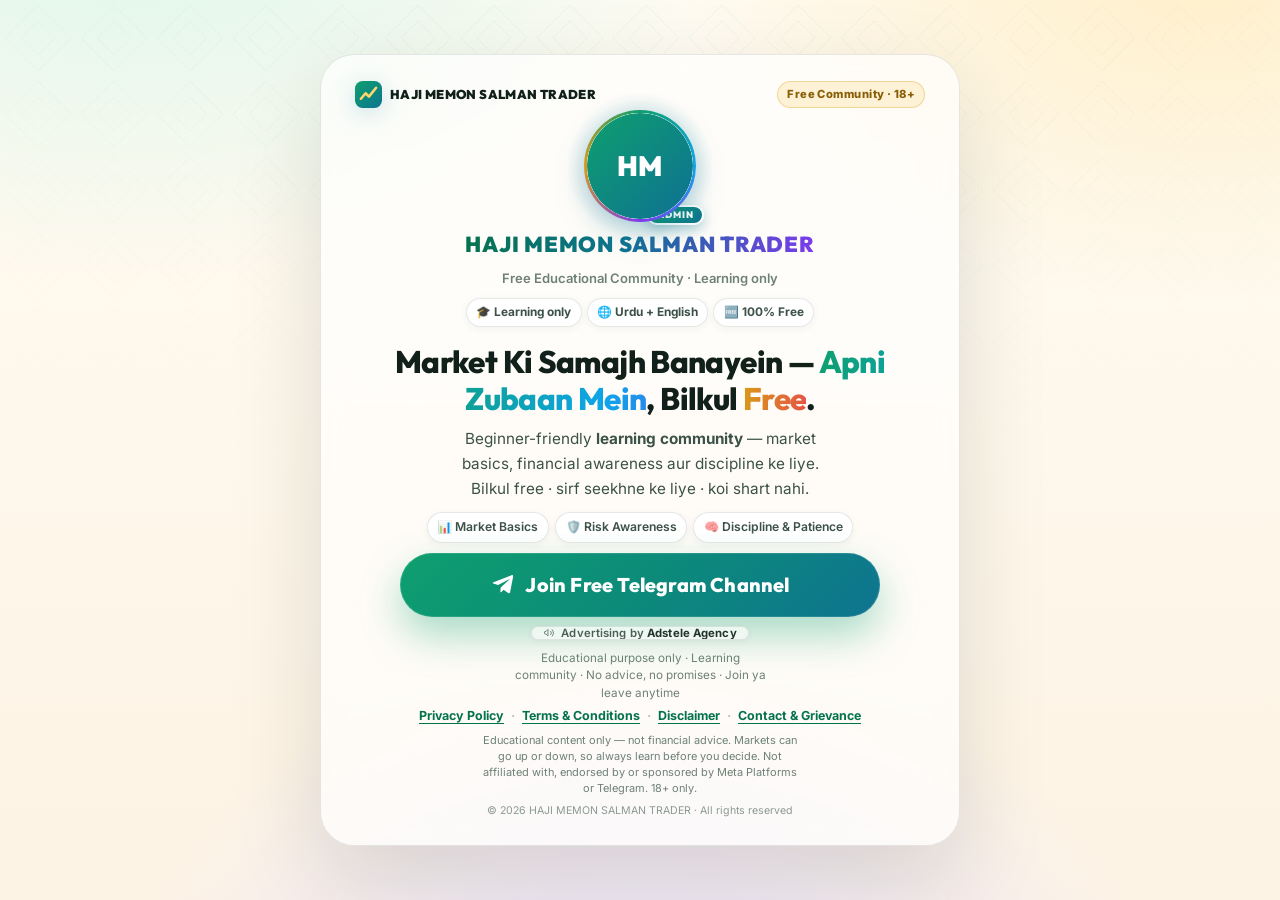
==== commit 2ba58fd7: "Rebalance CTA hierarchy: bigger primary, quiet agency credit Primary Telegram CTA: - font clamp(1rem" ====
--- a/index.html
+++ b/index.html
@@ -234,20 +234,21 @@
 
 /* ---------- call to action ---------- */
 .cta{
-  display:flex;align-items:center;justify-content:center;gap:.55rem;
-  width:100%;max-width:440px;text-decoration:none;color:#fff;
+  display:flex;align-items:center;justify-content:center;gap:.6rem;
+  width:100%;max-width:480px;text-decoration:none;color:#fff;
   font-family:var(--font-h);font-weight:800;letter-spacing:.01em;
-  font-size:clamp(.9rem,2.05vh,1.1rem);
-  padding:clamp(.7rem,1.85vh,.98rem) 1.2rem;
+  font-size:clamp(1rem,2.45vh,1.24rem);
+  padding:clamp(.88rem,2.2vh,1.18rem) 1.4rem;
+  min-height:clamp(52px,7.4vh,64px);
   border-radius:var(--radius);
   background:linear-gradient(135deg,#0E9F6E 0%,#0C8A7A 52%,#0E7490 100%);
-  box-shadow:0 14px 32px rgba(14,159,110,.32);
+  box-shadow:0 18px 40px rgba(14,159,110,.36), 0 0 0 1px rgba(255,255,255,.12) inset;
   position:relative;overflow:hidden;
   transition:transform .18s ease, box-shadow .22s ease;
 }
-.cta:hover{transform:translateY(-2px);box-shadow:0 20px 42px rgba(14,159,110,.4)}
+.cta:hover{transform:translateY(-2px);box-shadow:0 24px 52px rgba(14,159,110,.44)}
 .cta:active{transform:translateY(0) scale(.995)}
-.cta svg{width:1.2em;height:1.2em;fill:currentColor;flex:0 0 auto}
+.cta svg{width:1.28em;height:1.28em;fill:currentColor;flex:0 0 auto}
 .cta::after{
   content:"";position:absolute;inset:0;
   background:linear-gradient(118deg,transparent 22%,rgba(255,255,255,.38) 50%,transparent 78%);
@@ -255,27 +256,38 @@
 }
 .cta:hover::after{transform:translateX(130%);transition:transform .85s ease}
 
-/* secondary / agency button */
+/* ---------- agency credit: chhota, quiet, sirf advertisers ke liye ---------- */
 .cta-alt{
-  background:#fff;color:var(--ink);
-  font-size:clamp(.76rem,1.62vh,.9rem);font-weight:700;
-  padding:clamp(.52rem,1.35vh,.68rem) 1.1rem;
-  border:1.5px solid rgba(14,116,144,.28);
-  box-shadow:0 6px 18px rgba(17,32,26,.08);
-  gap:.5rem;
-}
-.cta-alt:hover{transform:translateY(-2px);border-color:rgba(124,58,237,.45);box-shadow:0 12px 26px rgba(17,32,26,.12)}
-.cta-alt:hover::after{transform:translateX(130%);transition:transform .85s ease}
+  width:auto;max-width:100%;min-height:0;
+  display:inline-flex;
+  background:rgba(255,255,255,.72);
+  color:var(--ink2);
+  font-family:var(--font-b);font-weight:600;
+  font-size:clamp(.6rem,1.28vh,.71rem);
+  letter-spacing:.01em;
+  padding:.36rem .72rem;
+  gap:.38rem;
+  border:1px solid var(--line);
+  border-radius:999px;
+  box-shadow:0 2px 8px rgba(17,32,26,.05);
+  opacity:.9;
+  transition:opacity .2s ease, border-color .2s ease, box-shadow .2s ease, transform .18s ease;
+}
+.cta-alt::after{display:none}
+.cta-alt:hover{
+  transform:translateY(-1px);opacity:1;
+  border-color:rgba(14,116,144,.32);
+  box-shadow:0 6px 14px rgba(17,32,26,.09);
+}
 .cta-alt .ico-mega{
-  width:1.15em;height:1.15em;flex:0 0 auto;
-  fill:none;stroke:currentColor;stroke-width:2;stroke-linecap:round;stroke-linejoin:round;
+  width:1.05em;height:1.05em;flex:0 0 auto;opacity:.8;
+  fill:none;stroke:currentColor;stroke-width:1.9;stroke-linecap:round;stroke-linejoin:round;
 }
 .cta-alt b{
-  font-family:var(--font-h);font-weight:800;
-  background:linear-gradient(95deg,#0E7490,#7C3AED);
-  -webkit-background-clip:text;background-clip:text;-webkit-text-fill-color:transparent;color:transparent;
-}
-.cta-alt small{font-weight:600;color:var(--muted);font-size:.86em}
+  font-family:var(--font-b);font-weight:700;color:var(--ink);
+  background:none;-webkit-text-fill-color:currentColor;
+}
+.cta-alt small{font-weight:500;color:var(--muted);font-size:.94em}
 .fine{
   margin:0;color:var(--muted);line-height:1.5;max-width:36ch;
   font-size:clamp(.63rem,1.3vh,.75rem);
@@ -371,11 +383,16 @@
   .avatar-wrap{width:clamp(70px,14vh,96px)}
   .sub{font-size:clamp(.76rem,1.62vh,.92rem)}
 }
+@media (max-height:690px){
+  /* chhoti screens: extra line hide, taake ek hi screen mein sab fit rahe
+     (compliance text footer mein maujood rehta hai) */
+  .fine{display:none}
+}
 @media (max-height:600px){
   .fine{font-size:.68rem}
   h1.headline{font-size:clamp(1rem,2.9vh,1.32rem)}
   .avatar-wrap{width:clamp(62px,13vh,82px)}
-  .cta-alt{font-size:.76rem}
+  .cta{font-size:1rem;padding:.78rem 1.1rem;min-height:48px}
 }
 @media (max-height:470px){
   .fine{display:none}
@@ -457,7 +474,7 @@
         <path d="M15.5 8.5a5 5 0 0 1 0 7"/>
         <path d="M18.5 5.5a9 9 0 0 1 0 13"/>
       </svg>
-      <span>Advertising by <b>Adstele Agency</b> <small>· Connect</small></span>
+      <span>Advertising by <b>Adstele Agency</b></span>
     </a>
 
     <p class="fine">
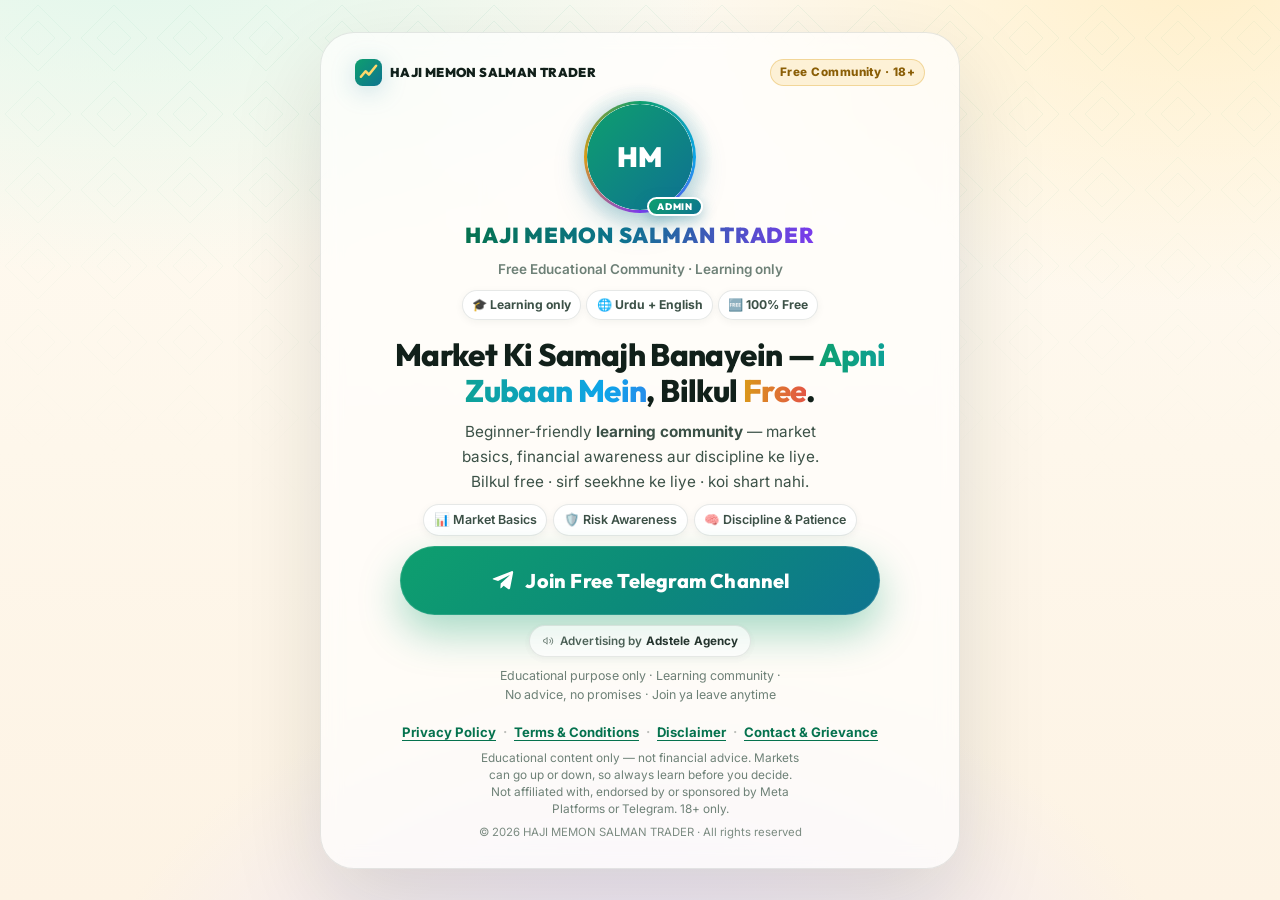
==== commit 5dfb413c: "Fix 8 bugs found in full layering/quality audit Critical: - ADMIN badge was hidden behind the profil" ====
--- a/index.html
+++ b/index.html
@@ -47,6 +47,8 @@
   --line:rgba(17,32,26,.10);
   --font-h:"Outfit",system-ui,-apple-system,"Segoe UI",Roboto,sans-serif;
   --font-b:"Inter",system-ui,-apple-system,"Segoe UI",Roboto,sans-serif;
+  /* profile photo ka crop — face frame mein lane ke liye (yahan badlein) */
+  --avatar-pos:center 26%;
   --radius:999px;
 }
 *,*::before,*::after{box-sizing:border-box}
@@ -75,6 +77,12 @@
   mask-image:radial-gradient(130% 78% at 50% 0%,#000 12%,transparent 76%);
 }
 img{display:block;max-width:100%}
+.skip-link{
+  position:absolute;left:-9999px;top:0;z-index:200;
+  background:var(--ink);color:#fff;font-weight:700;font-size:.85rem;
+  padding:10px 16px;border-radius:0 0 12px 0;text-decoration:none;
+}
+.skip-link:focus{left:0}
 a{color:var(--em-d)}
 
 /* ---------- one-screen shell ---------- */
@@ -91,13 +99,18 @@
   body{align-items:center;padding:22px}
   .screen{
     min-height:0;
-    height:min(88vh,880px);height:min(88dvh,880px);
+    height:min(93vh,950px);height:min(93dvh,950px);
     border:1px solid var(--line);border-radius:34px;
     background:rgba(255,255,255,.66);
     -webkit-backdrop-filter:blur(10px);backdrop-filter:blur(10px);
     box-shadow:0 34px 90px rgba(17,32,26,.13);
     padding:26px 34px;
+    /* safety net: agar kisi laptop par jagah kam pade, to content kat na jaye —
+       scroll hota hai lekin scrollbar dikhta nahi */
+    overflow-y:auto;overscroll-behavior:contain;
+    scrollbar-width:none;
   }
+  .screen::-webkit-scrollbar{width:0;height:0}
 }
 
 /* ---------- top bar ---------- */
@@ -109,7 +122,7 @@
   font-size:clamp(.66rem,1.5vh,.8rem);line-height:1.15;white-space:nowrap;overflow:hidden;text-overflow:ellipsis;
 }
 .pill-18{
-  flex:0 0 auto;font-weight:800;font-size:clamp(.6rem,1.35vh,.7rem);letter-spacing:.04em;
+  flex:0 0 auto;font-weight:800;font-size:clamp(.65rem,1.4vh,.73rem);letter-spacing:.04em;
   color:#8A5E06;background:#FDF1D6;border:1px solid rgba(217,155,24,.32);
   border-radius:var(--radius);padding:.22rem .55rem;white-space:nowrap;
 }
@@ -174,19 +187,19 @@
 }
 .ring img{
   position:absolute;inset:0;z-index:2;width:100%;height:100%;
-  object-fit:cover;object-position:center 26%;border-radius:50%;
-  -webkit-image-rendering:-webkit-optimize-contrast;image-rendering:-webkit-optimize-contrast;
+  object-fit:cover;object-position:var(--avatar-pos,center 26%);border-radius:50%;
+  /* koi filter / hue-rotate / image-rendering override nahi —
+     photo browser ke natural smooth rendering se hi sharp dikhti hai */
   transform:translateZ(0);backface-visibility:hidden;
 }
-@media (prefers-reduced-motion:reduce){
-  .ring::before,.ring::after,.avatar-wrap::before{animation:none !important}
-}
+/* ADMIN badge — z-index 3 zaroori hai:
+   .ring = 1, .ring-inner = 2 → badge 3 (warna photo ke peeche chhup jata hai) */
 .verified{
-  position:absolute;right:-8px;bottom:-3px;
+  position:absolute;right:-7px;bottom:-3px;z-index:3;
   border-radius:999px;padding:3px 8px;
   background:linear-gradient(135deg,#0E9F6E,#0E7490);color:#fff;
-  font-family:var(--font-h);font-size:clamp(.5rem,1.05vh,.6rem);
-  font-weight:900;letter-spacing:.1em;line-height:1;
+  font-family:var(--font-h);font-size:clamp(.56rem,1.05vh,.6rem);
+  font-weight:900;letter-spacing:.08em;line-height:1;
   border:2px solid #fff;box-shadow:0 5px 14px rgba(14,116,144,.35);
   white-space:nowrap;
 }
@@ -196,12 +209,12 @@
   background:linear-gradient(95deg,#05724E 0%,#0E7490 45%,#7C3AED 100%);
   -webkit-background-clip:text;background-clip:text;-webkit-text-fill-color:transparent;color:transparent;
 }
-.handle{margin:0;font-weight:600;color:var(--muted);font-size:clamp(.68rem,1.45vh,.82rem)}
+.handle{margin:0;font-weight:600;color:var(--muted);font-size:clamp(.74rem,1.5vh,.86rem)}
 .badges{display:flex;flex-wrap:wrap;justify-content:center;gap:5px}
 .badge{
   background:#fff;border:1px solid var(--line);border-radius:var(--radius);
   padding:.24rem .58rem;font-weight:700;color:var(--ink2);
-  font-size:clamp(.62rem,1.35vh,.74rem);box-shadow:0 2px 8px rgba(17,32,26,.05);
+  font-size:clamp(.67rem,1.4vh,.76rem);box-shadow:0 2px 8px rgba(17,32,26,.05);
 }
 
 h1.headline{
@@ -229,7 +242,7 @@
   display:inline-flex;align-items:center;gap:5px;
   background:#fff;border:1px solid var(--line);border-radius:var(--radius);
   padding:.3rem .6rem;font-weight:600;color:var(--ink2);
-  font-size:clamp(.63rem,1.4vh,.76rem);box-shadow:0 2px 9px rgba(17,32,26,.05);
+  font-size:clamp(.67rem,1.42vh,.78rem);box-shadow:0 2px 9px rgba(17,32,26,.05);
 }
 
 /* ---------- call to action ---------- */
@@ -263,7 +276,7 @@
   background:rgba(255,255,255,.72);
   color:var(--ink2);
   font-family:var(--font-b);font-weight:600;
-  font-size:clamp(.6rem,1.28vh,.71rem);
+  font-size:clamp(.65rem,1.32vh,.73rem);
   letter-spacing:.01em;
   padding:.36rem .72rem;
   gap:.38rem;
@@ -290,14 +303,14 @@
 .cta-alt small{font-weight:500;color:var(--muted);font-size:.94em}
 .fine{
   margin:0;color:var(--muted);line-height:1.5;max-width:36ch;
-  font-size:clamp(.63rem,1.3vh,.75rem);
+  font-size:clamp(.68rem,1.38vh,.78rem);
 }
 
 /* ---------- footer ---------- */
 .foot{display:flex;flex-direction:column;align-items:center;gap:5px;text-align:center;flex:0 0 auto}
 .legal-links{
   display:flex;flex-wrap:wrap;align-items:center;justify-content:center;gap:2px 6px;
-  font-size:clamp(.66rem,1.42vh,.78rem);font-weight:700;
+  font-size:clamp(.72rem,1.5vh,.82rem);font-weight:700;
 }
 .legal-links button{
   font:inherit;font-weight:700;color:var(--em-d);background:none;border:0;padding:2px 1px;
@@ -307,9 +320,9 @@
 .sep{color:rgba(17,32,26,.28);font-weight:700}
 .risk{
   margin:0;color:var(--muted);line-height:1.45;max-width:46ch;
-  font-size:clamp(.58rem,1.22vh,.7rem);
-}
-.copy{margin:0;color:#8A9A90;font-size:clamp(.56rem,1.18vh,.67rem)}
+  font-size:clamp(.66rem,1.35vh,.74rem);
+}
+.copy{margin:0;color:#7C8C82;font-size:clamp(.64rem,1.3vh,.71rem)}
 
 /* ============================================================
    MODALS — legal pages
@@ -331,7 +344,7 @@
   padding:14px 16px;border-bottom:1px solid var(--line);
   background:linear-gradient(180deg,#FFFCF4,#FFF8EC);
 }
-.modal-head h3{margin:0;font-family:var(--font-h);font-size:1.02rem;color:var(--ink);letter-spacing:-.01em}
+.modal-head h2{margin:0;font-family:var(--font-h);font-size:1.02rem;color:var(--ink);letter-spacing:-.01em}
 .modal-head small{display:block;font-size:.68rem;color:var(--muted);font-weight:600}
 .x{
   flex:0 0 auto;width:34px;height:34px;border-radius:50%;border:1px solid var(--line);
@@ -342,10 +355,10 @@
   padding:16px 18px 20px;overflow-y:auto;-webkit-overflow-scrolling:touch;
   font-size:.9rem;color:var(--ink2);
 }
-.modal-body h4{
-  font-family:var(--font-h);color:var(--ink);font-size:.95rem;margin:1.15rem 0 .35rem;letter-spacing:-.01em;
-}
-.modal-body h4:first-child{margin-top:0}
+.modal-body h3{
+  font-family:var(--font-h);color:var(--ink);font-size:.95rem;font-weight:700;margin:1.15rem 0 .35rem;letter-spacing:-.01em;
+}
+.modal-body h3:first-child{margin-top:0}
 .modal-body p{margin:0 0 .7rem}
 .modal-body ul{margin:0 0 .8rem;padding:0;list-style:none;display:grid;gap:.35rem}
 .modal-body ul li{padding-left:1rem;position:relative}
@@ -406,7 +419,8 @@
 </head>
 
 <body>
-<main class="screen">
+<a class="skip-link" href="#main">Skip to main content</a>
+<main class="screen" id="main">
 
   <!-- ===== TOP BAR ===== -->
   <header class="topbar">
@@ -468,7 +482,8 @@
 
     <a class="cta cta-alt" id="agencyBtn"
        href="https://t.me/+w2ZGydaYo6tiMzdl"
-       target="_blank" rel="noopener nofollow">
+       target="_blank" rel="noopener nofollow"
+       aria-label="Contact Adstele Agency on Telegram — advertising and promotion enquiries only">
       <svg class="ico-mega" viewBox="0 0 24 24" aria-hidden="true">
         <path d="M3 11v2a1 1 0 0 0 1 1h2l4 4V5L6 9H4a1 1 0 0 0-1 1z"/>
         <path d="M15.5 8.5a5 5 0 0 1 0 7"/>
@@ -503,34 +518,34 @@
   <div class="modal-back" data-close></div>
   <div class="modal-card">
     <div class="modal-head">
-      <div><h3 id="mt-privacy">Privacy Policy</h3><small>Last updated: <span data-cfg="updated">4 October 2026</span></small></div>
+      <div><h2 id="mt-privacy">Privacy Policy</h2><small>Last updated: <span data-cfg="updated">4 October 2026</span></small></div>
       <button class="x" type="button" data-close aria-label="Close privacy policy">✕</button>
     </div>
     <div class="modal-body">
       <div class="modal-note"><b>In short:</b> we collect only what you choose to share, we use it solely to send you free educational updates, we never sell your personal data, and you may ask us to erase it at any time.</div>
 
-      <h4>1. Who we are</h4>
+      <h3>1. Who we are</h3>
       <p>This website, together with the free Telegram community operated under the name <b data-cfg="channelName">HAJI MEMON SALMAN TRADER</b> (&ldquo;we&rdquo;, &ldquo;us&rdquo;, &ldquo;our&rdquo;), provides <b>free educational content</b> concerning market basics, financial awareness and discipline. We are not a broker, exchange, investment adviser, financial institution or licensed firm of any kind.</p>
       <p>Where UK or EU data protection law applies, we act as the <b>data controller</b> in respect of your personal data.</p>
 
-      <h4>2. Personal data you give us</h4>
+      <h3>2. Personal data you give us</h3>
       <ul>
         <li>Your name, email address and telephone or WhatsApp number &mdash; where you complete a form on this page or a Meta (Facebook/Instagram) lead form.</li>
         <li>Your message or enquiry to us.</li>
         <li>Preferences you choose to share, such as your preferred language (English or Roman Urdu) or your level of experience.</li>
       </ul>
 
-      <h4>3. Personal data collected automatically</h4>
+      <h3>3. Personal data collected automatically</h3>
       <ul>
         <li>Device and browser details, operating system, language and approximate location (country or city level only).</li>
         <li>Usage data, such as pages viewed, the referring link and button clicks &mdash; for example, whether the &ldquo;Join Free&rdquo; button was pressed.</li>
         <li>Technical logs, including your IP address, recorded by our hosting provider for security and spam prevention purposes.</li>
       </ul>
 
-      <h4>4. What we never ask for</h4>
+      <h3>4. What we never ask for</h3>
       <p>We never ask for, and strongly advise you never to share: bank account or card details, national identity documents, brokerage passwords, wallet recovery phrases, one-time passcodes (OTPs) or any payment whatsoever. Our community is provided <b>free of charge</b>, and no person is authorised to request money on our behalf.</p>
 
-      <h4>5. How we use your personal data</h4>
+      <h3>5. How we use your personal data</h3>
       <ul>
         <li>To send you free educational updates and community announcements, but only where you have opted in.</li>
         <li>To answer your enquiries and to provide learning support.</li>
@@ -541,28 +556,28 @@
       </ul>
       <p><b>We do not sell, rent or trade your personal data to anyone.</b></p>
 
-      <h4>6. Lawful basis for processing</h4>
+      <h3>6. Lawful basis for processing</h3>
       <p>Where data protection law requires a lawful basis, we rely upon: <b>your consent</b> (forms, updates and cookies); our <b>legitimate interests</b> (keeping this page secure, functional and free from spam, and improving our educational content); and <b>compliance with our legal obligations</b>.</p>
 
-      <h4>7. Cookies and similar technologies</h4>
+      <h3>7. Cookies and similar technologies</h3>
       <p>We use essential cookies or local storage in order to remember your preferences and to keep this page working, together with analytics and measurement technologies that help us to understand how the page is used.</p>
       <p>Where you arrive from a Meta advertisement, measurement tools may record anonymous events such as a page view or a button click. You may block or delete cookies through your browser settings at any time; doing so will not prevent you from joining the free community.</p>
       <p>To control how Meta uses your data for advertising purposes, please visit Meta&rsquo;s Ad Preferences and Privacy Center.</p>
 
-      <h4>8. Meta and Facebook lead data</h4>
+      <h3>8. Meta and Facebook lead data</h3>
       <p>Where you complete a lead form on Facebook or Instagram, Meta shares the information you entered with us. We use it <b>solely</b> to send you the free community link and educational updates. It is never sold, rented or used for unrelated marketing purposes. This page and community are <b>not part of, endorsed by, or affiliated with Meta Platforms, Inc.</b>, and Meta processes data independently under its own policies.</p>
 
-      <h4>9. Sharing and disclosure</h4>
+      <h3>9. Sharing and disclosure</h3>
       <ul>
         <li><b>Service providers</b> &mdash; trusted hosting, email and analytics providers who process data on our instructions and under confidentiality obligations.</li>
         <li><b>Legal requirements</b> &mdash; where we are required to do so by law or by valid legal process, or in order to protect the safety and rights of our members.</li>
       </ul>
       <p>We do not share your personal data with other members, advertisers or data brokers.</p>
 
-      <h4>10. How long we keep personal data</h4>
+      <h3>10. How long we keep personal data</h3>
       <p>We retain personal data only for as long as it is needed. In practice, this means for as long as you remain subscribed to our updates, or for up to 24 months of inactivity. Server logs are retained for a short period for security purposes. Once data is no longer required, it is erased or anonymised.</p>
 
-      <h4>11. Your rights</h4>
+      <h3>11. Your rights</h3>
       <p>Subject to applicable law, you have the right to:</p>
       <ul>
         <li>access the personal data we hold about you;</li>
@@ -575,22 +590,22 @@
       </ul>
       <p>To exercise any of these rights, please email <a data-cfg-href="mailtoUrl" href="mailto:contact@hajimemonsalmantrader.com"><span data-cfg="contactEmail">contact@hajimemonsalmantrader.com</span></a> . We will respond within one month, and we will never charge a fee for doing so.</p>
 
-      <h4>12. Security</h4>
+      <h3>12. Security</h3>
       <p>We apply appropriate technical and organisational measures, including HTTPS encryption, restricted access to personal data and data minimisation. Nevertheless, no method of transmission or storage over the internet is completely secure, and we cannot guarantee absolute security. Please assist us by never sharing passwords or one-time passcodes with anyone.</p>
 
-      <h4>13. Children&rsquo;s privacy</h4>
+      <h3>13. Children&rsquo;s privacy</h3>
       <p>This page and community are intended for persons aged <b>18 and over</b>, and are not directed at children. We do not knowingly collect personal data from children. If you believe that a child has provided us with personal data, please contact us and we will erase it promptly.</p>
 
-      <h4>14. International transfers</h4>
+      <h3>14. International transfers</h3>
       <p>Our service providers may store personal data on servers located in other countries. Where this occurs, we rely upon appropriate safeguards, such as standard contractual clauses and our providers&rsquo; own security and compliance commitments.</p>
 
-      <h4>15. Third-party links and platforms</h4>
+      <h3>15. Third-party links and platforms</h3>
       <p>This page links to third-party platforms, including Telegram. We do not control those platforms and are not responsible for their privacy practices. We are not affiliated with, endorsed by or sponsored by Telegram Inc. We encourage you to read their privacy policies.</p>
 
-      <h4>16. Changes to this policy</h4>
+      <h3>16. Changes to this policy</h3>
       <p>We may amend this policy from time to time. Any amendment will be published on this page together with a new &ldquo;Last updated&rdquo; date. Your continued use of the page following publication constitutes acceptance of the amended policy.</p>
 
-      <h4>17. Contact and complaints</h4>
+      <h3>17. Contact and complaints</h3>
       <p>Data Protection Contact / Grievance Officer &mdash; <span data-cfg="channelName">HAJI MEMON SALMAN TRADER</span><br />
       Email: <a data-cfg-href="mailtoUrl" href="mailto:contact@hajimemonsalmantrader.com"><span data-cfg="contactEmail">contact@hajimemonsalmantrader.com</span></a><br />
       We aim to acknowledge every enquiry within 48 hours and to resolve it within one month.</p>
@@ -607,16 +622,16 @@
   <div class="modal-back" data-close></div>
   <div class="modal-card">
     <div class="modal-head">
-      <div><h3 id="mt-terms">Terms &amp; Conditions</h3><small>Last updated: <span data-cfg="updated">4 October 2026</span></small></div>
+      <div><h2 id="mt-terms">Terms &amp; Conditions</h2><small>Last updated: <span data-cfg="updated">4 October 2026</span></small></div>
       <button class="x" type="button" data-close aria-label="Close terms and conditions">✕</button>
     </div>
     <div class="modal-body">
       <div class="modal-note">This is a <b>free educational community</b>. We teach; we do not provide financial advice, buy or sell recommendations, or performance promises. Members must be <b>18 or over</b> and must never send money to any person claiming to represent us.</div>
 
-      <h4>1. Agreement to these Terms</h4>
+      <h3>1. Agreement to these Terms</h3>
       <p>By using this website, submitting a form, or joining our free Telegram community operated under the name <b data-cfg="channelName">HAJI MEMON SALMAN TRADER</b> (&ldquo;we&rdquo;, &ldquo;us&rdquo;, &ldquo;our&rdquo;), you agree to be bound by these Terms. If you do not agree with them, please do not use this page or the community.</p>
 
-      <h4>2. What we provide</h4>
+      <h3>2. What we provide</h3>
       <p>We provide <b>free educational content only</b>, which may include:</p>
       <ul>
         <li>beginner-friendly lessons on market basics and terminology;</li>
@@ -626,10 +641,10 @@
       </ul>
       <p>Content is shared in English and Roman Urdu. As it is provided free of charge, we may alter, suspend or withdraw any part of it at any time without notice.</p>
 
-      <h4>3. Eligibility (18+)</h4>
+      <h3>3. Eligibility (18+)</h3>
       <p>You must be at least <b>18 years of age</b>, must be legally capable of entering into a binding agreement, and must not be prohibited by the laws applicable to you from receiving such content. This community is not intended for children, and we do not knowingly permit minors to participate.</p>
 
-      <h4>4. No financial advice</h4>
+      <h3>4. No financial advice</h3>
       <p>All content is provided for <b>general information, learning and education only</b>. Nothing we share constitutes financial, tax or legal advice; a recommendation, endorsement or solicitation to buy or sell any security, currency, commodity, token or derivative; a personalised call or instruction; or an offer of any service requiring a licence.</p>
       <ul>
         <li>We do not provide buy or sell recommendations, market calls or portfolio management.</li>
@@ -639,32 +654,32 @@
       </ul>
       <p>Every decision you take in reliance upon what you learn is <b>your own responsibility</b>. You may lose money.</p>
 
-      <h4>5. Free community &mdash; no payments</h4>
+      <h3>5. Free community &mdash; no payments</h3>
       <ul>
         <li>Membership and all content are provided <b>free of charge</b>. There is no membership fee, course fee, subscription or hidden charge.</li>
         <li>We will <b>never</b> request payment, bank or card details, one-time passcodes, passwords or wallet recovery phrases. Any person who does so is <b>not</b> us.</li>
         <li>Where any person claims to represent us and demands money or login details, please stop, do not pay, and report it to us immediately.</li>
       </ul>
 
-      <h4>6. Acceptable use</h4>
+      <h3>6. Acceptable use</h3>
       <p>When using this page or the community, you agree <b>not</b> to: post or send spam, advertisements, promotional or referral links, or chain messages; solicit money, funds or personal data from other members; impersonate us, our administrators or any other person; promote gambling or betting, lotteries, fraudulent loan applications or any unlawful, deceptive or harmful activity; harass, threaten, abuse, defame or discriminate against any person; publish hateful or obscene material; infringe the intellectual property, privacy or other rights of any person; attempt to hack, scrape, overload or disrupt this page or the community; or provide false or misleading information.</p>
 
-      <h4>7. Community rules and moderation</h4>
+      <h3>7. Community rules and moderation</h3>
       <p>We aim to maintain a respectful, family-friendly and scam-free environment. In order to protect members, we may remove any post or message that breaches these Terms, warn or remove members, and report suspected fraud to the relevant platform or authority. Participation is a privilege and not a right, and our moderation decisions are final &mdash; although you are always welcome to contact us and put your side of the matter.</p>
 
-      <h4>8. Intellectual property</h4>
+      <h3>8. Intellectual property</h3>
       <p>Our name, branding, layout and written educational material belong to us or are used with permission, and are protected by applicable intellectual property law. You may read, print and share our educational posts for <b>personal, non-commercial learning</b>, provided that our name and this notice remain attached. You may not copy, resell, rebrand, redistribute or republish our content as your own, or use it to promote or sell any course or paid service.</p>
 
-      <h4>9. Content you submit</h4>
+      <h3>9. Content you submit</h3>
       <p>You are responsible for anything you post, send or submit, and you confirm that you own it or have permission to share it, and that it infringes no person&rsquo;s rights. By sending us a question, you grant us permission to answer it publicly in a general, educational manner. Please do not post personal, financial or family information concerning yourself or others.</p>
 
-      <h4>10. Third-party platforms</h4>
+      <h3>10. Third-party platforms</h3>
       <p>Our community is hosted on <b>Telegram</b>, and we may advertise through <b>Meta</b> (Facebook/Instagram). The terms and policies of those platforms apply to your use of them. <b>We are not affiliated with, sponsored by, endorsed by or administered by Meta Platforms, Inc., Telegram Inc., or any broker or exchange.</b></p>
 
-      <h4>11. Disclaimer of warranties</h4>
+      <h3>11. Disclaimer of warranties</h3>
       <p>This page and the community are provided on an <b>&ldquo;as is&rdquo;</b> and <b>&ldquo;as available&rdquo;</b> basis. To the fullest extent permitted by law, we exclude all warranties, conditions and terms, whether express or implied, including any implied terms as to satisfactory quality, fitness for a particular purpose, accuracy or non-infringement. We do not warrant that the page will be uninterrupted, error-free or secure, or that any content is complete, accurate or up to date.</p>
 
-      <h4>12. Limitation of liability</h4>
+      <h3>12. Limitation of liability</h3>
       <p>To the fullest extent permitted by law, we, our administrators and our volunteers shall <b>not</b> be liable for any indirect, incidental, special, consequential or punitive loss or damage, nor for any market-related losses, loss of data or loss of opportunity, arising out of or in connection with:</p>
       <ul>
         <li>your use of, or inability to use, this page or the community;</li>
@@ -674,23 +689,23 @@
       </ul>
       <p>As the community is provided <b>free of charge</b>, our total aggregate liability to you in respect of any claim shall not exceed <b>zero</b> &mdash; being the amount you have paid to us. Nothing in these Terms excludes or limits our liability for death or personal injury caused by our negligence, for fraud or fraudulent misrepresentation, or for any other liability which cannot lawfully be excluded or limited.</p>
 
-      <h4>13. Indemnity</h4>
+      <h3>13. Indemnity</h3>
       <p>You agree to indemnify and hold harmless us, our administrators and our volunteers against any claims, damages, liabilities, losses and costs (including reasonable legal fees) arising from your breach of these Terms, your misuse of this page or the community, your content, or your breach of any law or third-party right.</p>
 
-      <h4>14. Leaving and termination</h4>
+      <h3>14. Leaving and termination</h3>
       <ul>
         <li>You may leave the community at any time by selecting &ldquo;Leave Channel&rdquo; in Telegram. No reason is required, and no fee is payable.</li>
         <li>We may suspend or remove access where these Terms are breached, or in order to protect the safety and security of our members.</li>
         <li>You may also ask us to erase your personal data &mdash; please see our Privacy Policy.</li>
       </ul>
 
-      <h4>15. Governing law and jurisdiction</h4>
+      <h3>15. Governing law and jurisdiction</h3>
       <p>These Terms, and any dispute or claim arising out of or in connection with them, shall be governed by the laws of the jurisdiction in which we operate. Please contact us first, so that we may attempt to resolve any dispute amicably and in good faith before either party commences proceedings. Nothing in this clause affects any mandatory rights you may have under the consumer law of your country of residence.</p>
 
-      <h4>16. Changes to these Terms</h4>
+      <h3>16. Changes to these Terms</h3>
       <p>We may amend these Terms from time to time. Any amendment will be published on this page together with a new &ldquo;Last updated&rdquo; date, and material changes will be highlighted. Your continued use of the page or community following publication constitutes acceptance of the amended Terms. If you do not agree with them, please stop using the page and leave the community.</p>
 
-      <h4>17. Contact</h4>
+      <h3>17. Contact</h3>
       <p>For any question concerning these Terms, please contact: <a data-cfg-href="mailtoUrl" href="mailto:contact@hajimemonsalmantrader.com"><span data-cfg="contactEmail">contact@hajimemonsalmantrader.com</span></a></p>
       <p>By joining our Telegram community, you confirm that you are <b>18 or over</b>, that you understand this to be an <b>educational community</b>, and that you accept that <b>markets carry risk and that no outcome is guaranteed</b>.</p>
     </div>
@@ -706,19 +721,19 @@
   <div class="modal-back" data-close></div>
   <div class="modal-card">
     <div class="modal-head">
-      <div><h3 id="mt-disclaimer">Disclaimer</h3><small>Last updated: <span data-cfg="updated">4 October 2026</span></small></div>
+      <div><h2 id="mt-disclaimer">Disclaimer</h2><small>Last updated: <span data-cfg="updated">4 October 2026</span></small></div>
       <button class="x" type="button" data-close aria-label="Close disclaimer">✕</button>
     </div>
     <div class="modal-body">
       <div class="modal-note warn"><b>Please read this first:</b> everything we share is provided for <b>learning and education only</b>. It is not financial advice. We do not provide buy or sell recommendations, and we do not guarantee any outcome. Markets carry a real risk of losing money.</div>
 
-      <h4>1. Educational purpose only</h4>
+      <h3>1. Educational purpose only</h3>
       <p><b data-cfg="channelName">HAJI MEMON SALMAN TRADER</b> is a <b>free educational community</b> that helps beginners to understand general concepts of markets, risk awareness and discipline. We are a study group &mdash; not a broker, exchange, fund, research house, advisory firm or employer. We do not sell courses, subscriptions, software, recommendations or mentorship packages, and any person who sells such things in our name is not us.</p>
 
-      <h4>2. No financial advice</h4>
+      <h3>2. No financial advice</h3>
       <p>Nothing on this page, in our Telegram community, or in any message, image or video that we publish constitutes financial, tax or legal advice; a recommendation, endorsement or solicitation to buy or sell any financial product; a personalised call based upon your circumstances; or an offer of any service requiring a licence. We do not know your financial circumstances, and we are not your adviser.</p>
 
-      <h4>3. Risk warning</h4>
+      <h3>3. Risk warning</h3>
       <ul>
         <li>You may lose some or all of your capital. With leveraged or derivative products, you may lose more than you deposit.</li>
         <li>Past performance, charts and worked examples are never a reliable indicator of future results.</li>
@@ -728,29 +743,29 @@
       </ul>
       <p>If markets are affecting your finances, sleep, studies, work or family life, please stop and seek support.</p>
 
-      <h4>4. No guarantee of results</h4>
+      <h3>4. No guarantee of results</h3>
       <p>We make no promise and give no guarantee of accuracy or any particular outcome. Learning about markets improves understanding; it does not remove risk. Any person who claims otherwise is misleading you, and we ask you to report them to us.</p>
 
-      <h4>5. No affiliation or endorsement</h4>
+      <h3>5. No affiliation or endorsement</h3>
       <p>This page and community are <b>not affiliated with, authorised by, endorsed by or sponsored by</b>: Meta Platforms, Inc. (Facebook, Instagram, WhatsApp) &mdash; we may simply advertise upon those platforms; Telegram Inc. &mdash; we simply host our free channel there; any broker, exchange, bank, prop firm or payment processor; or any religious institution, mosque or scholar. All trademarks belong to their respective owners and are referred to for identification purposes only.</p>
 
-      <h4>6. Third-party content</h4>
+      <h3>6. Third-party content</h3>
       <p>We may share links to free, publicly available resources, or mention third-party platforms for learning purposes. We do not control those websites and are not responsible for their content, accuracy, security, terms, prices or practices. A link is <b>not</b> an endorsement, and we encourage you to verify information from official sources.</p>
 
-      <h4>7. Testimonials and examples</h4>
+      <h3>7. Testimonials and examples</h3>
       <p>Where a member&rsquo;s comment or a chart example is shown, it is illustrative only. It does not represent a typical outcome, and it is not a promise that you will achieve a similar or any result. Charts, back-tests and historical examples are teaching tools, not forecasts.</p>
 
-      <h4>8. Your responsibility</h4>
+      <h3>8. Your responsibility</h3>
       <p>You are solely responsible for your own decisions, trades and their outcomes; for verifying any information before relying upon it; and for complying with the laws and tax rules applicable to you. We are not responsible for losses caused by your use of our educational content, or by the actions of any third party or impostor.</p>
 
-      <h4>9. Religious note</h4>
+      <h3>9. Religious note</h3>
       <p>Our content is prepared with Muslim learners in mind and is written in a respectful and ethical manner. <b>Everyone is welcome here, whatever their background or beliefs.</b> We do not promote gambling or betting, lotteries, interest-based lending or deceptive financial schemes.</p>
       <p>However, <b>we do not issue religious rulings or fatwas</b>, and we do not declare any particular market product to be halal or haram. Interpretations differ between scholars and schools of thought. For any religious question concerning a financial matter, please consult a qualified scholar whom you trust. Our role is educational only.</p>
 
-      <h4>10. Age restriction</h4>
+      <h3>10. Age restriction</h3>
       <p>This page and community are intended for adults aged <b>18 or over</b>, and are not designed for children. Parents and guardians are requested to supervise internet use within the home.</p>
 
-      <h4>11. Contact</h4>
+      <h3>11. Contact</h3>
       <p>Have you found something misleading, or something claiming to be us? Please report it, as it helps to protect everyone: <a data-cfg-href="mailtoUrl" href="mailto:contact@hajimemonsalmantrader.com"><span data-cfg="contactEmail">contact@hajimemonsalmantrader.com</span></a></p>
       <p><b>In summary:</b> we teach for free, we are honest about risk, and we make no promises at all. What you do with what you learn is your decision and your responsibility.</p>
     </div>
@@ -766,11 +781,11 @@
   <div class="modal-back" data-close></div>
   <div class="modal-card">
     <div class="modal-head">
-      <div><h3 id="mt-contact">Contact &amp; Grievance</h3><small>We usually reply within 1–2 working days</small></div>
+      <div><h2 id="mt-contact">Contact &amp; Grievance</h2><small>We usually reply within 1–2 working days</small></div>
       <button class="x" type="button" data-close aria-label="Close contact information">✕</button>
     </div>
     <div class="modal-body">
-      <h4>How can we help?</h4>
+      <h3>How can we help?</h3>
       <div class="contact-cards">
         <div class="ccard">
           <b>📚 Learning enquiries</b>
@@ -790,7 +805,7 @@
         </div>
       </div>
 
-      <h4>Grievance officer / nodal contact</h4>
+      <h3>Grievance officer / nodal contact</h3>
       <ul>
         <li><b>Designation:</b> Community Administrator &mdash; <span data-cfg="channelName">HAJI MEMON SALMAN TRADER</span></li>
         <li><b>Email:</b> <a data-cfg-href="mailtoUrl" href="mailto:contact@hajimemonsalmantrader.com"><span data-cfg="contactEmail">contact@hajimemonsalmantrader.com</span></a></li>
@@ -798,13 +813,13 @@
         <li><b>Resolution:</b> attempted within 15 working days</li>
       </ul>
 
-      <h4>Safety notice</h4>
+      <h3>Safety notice</h3>
       <div class="modal-note warn">
         Our community is provided <b>free of charge</b>. We will never ask you for money, bank details, one-time passcodes or passwords.
         Only the Telegram link published on this page is official. If you are unsure, please email us first.
       </div>
 
-      <h4>Important</h4>
+      <h3>Important</h3>
       <p>This page is provided for <b>education only</b>. It is neither part of, nor endorsed by, Meta Platforms or Telegram. We do not provide financial advice, and no outcome is guaranteed. Intended for persons aged 18 and over.</p>
     </div>
     <div class="modal-foot">
